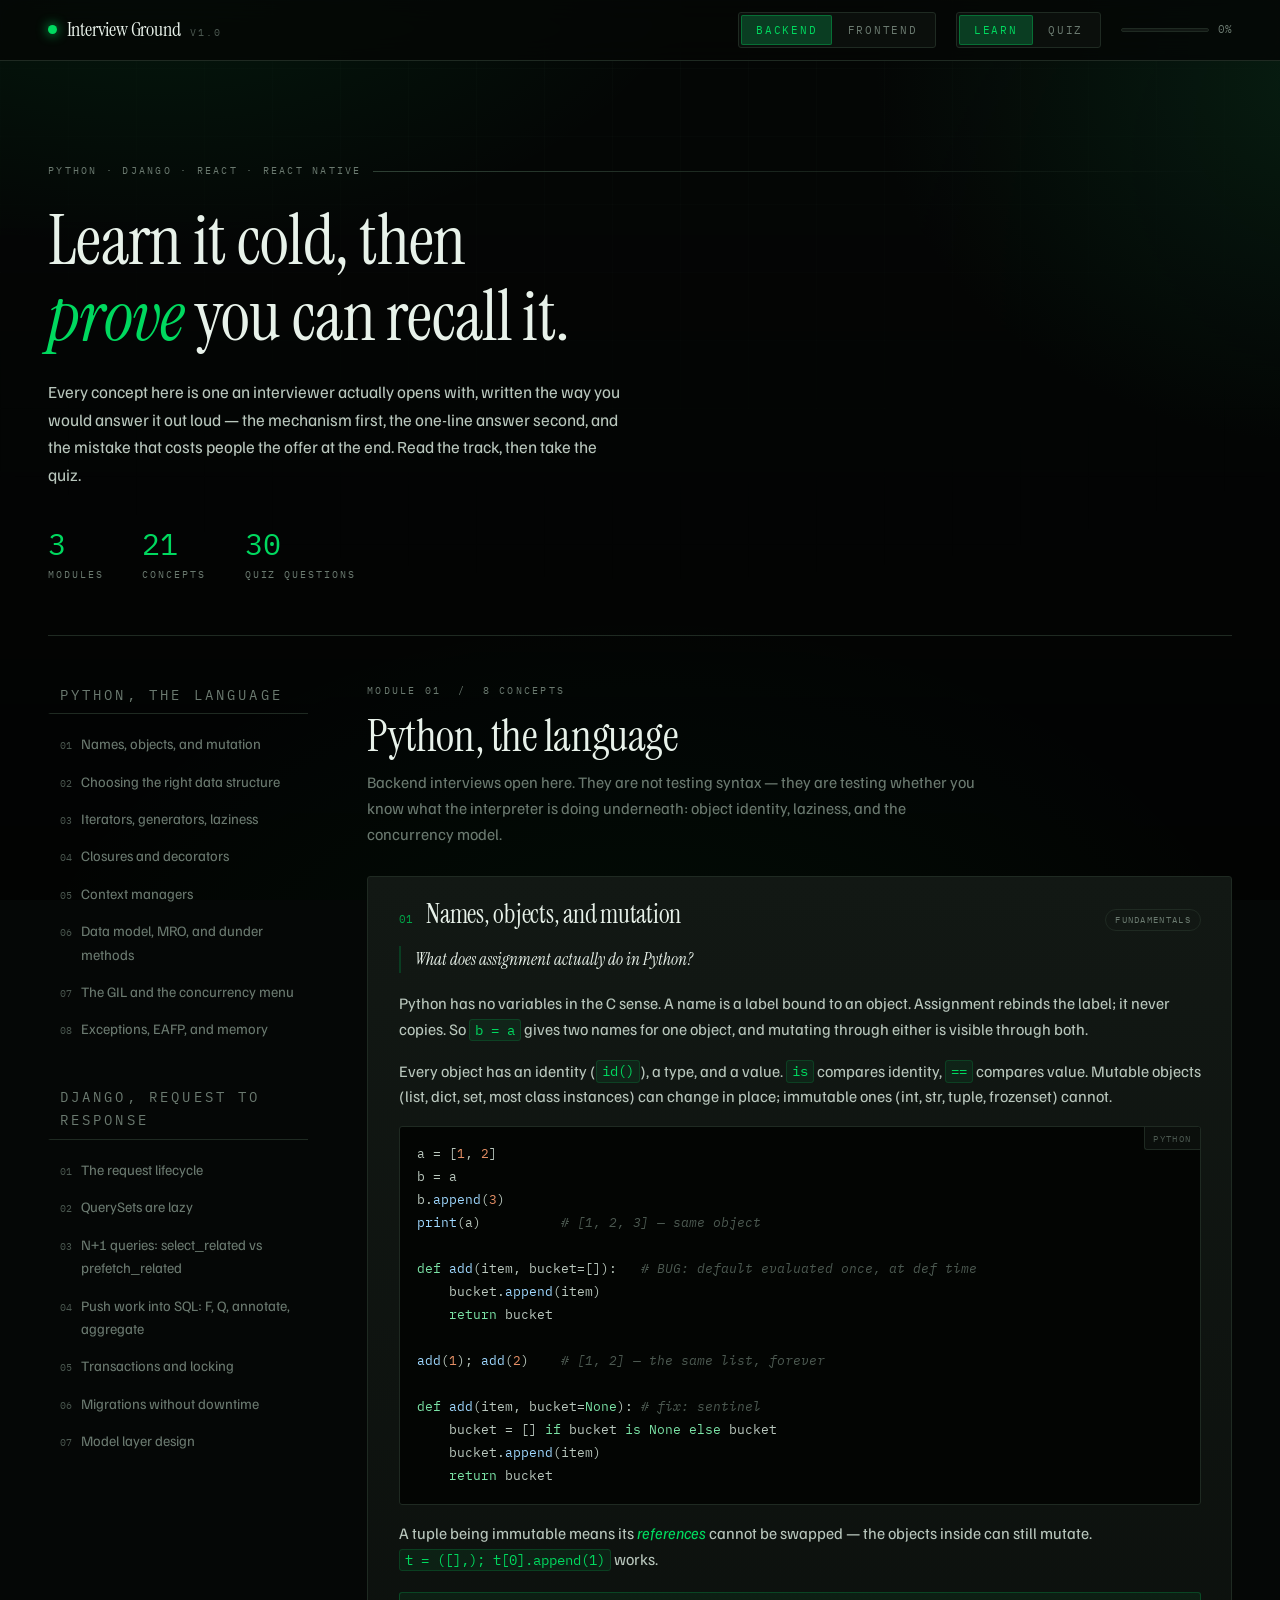
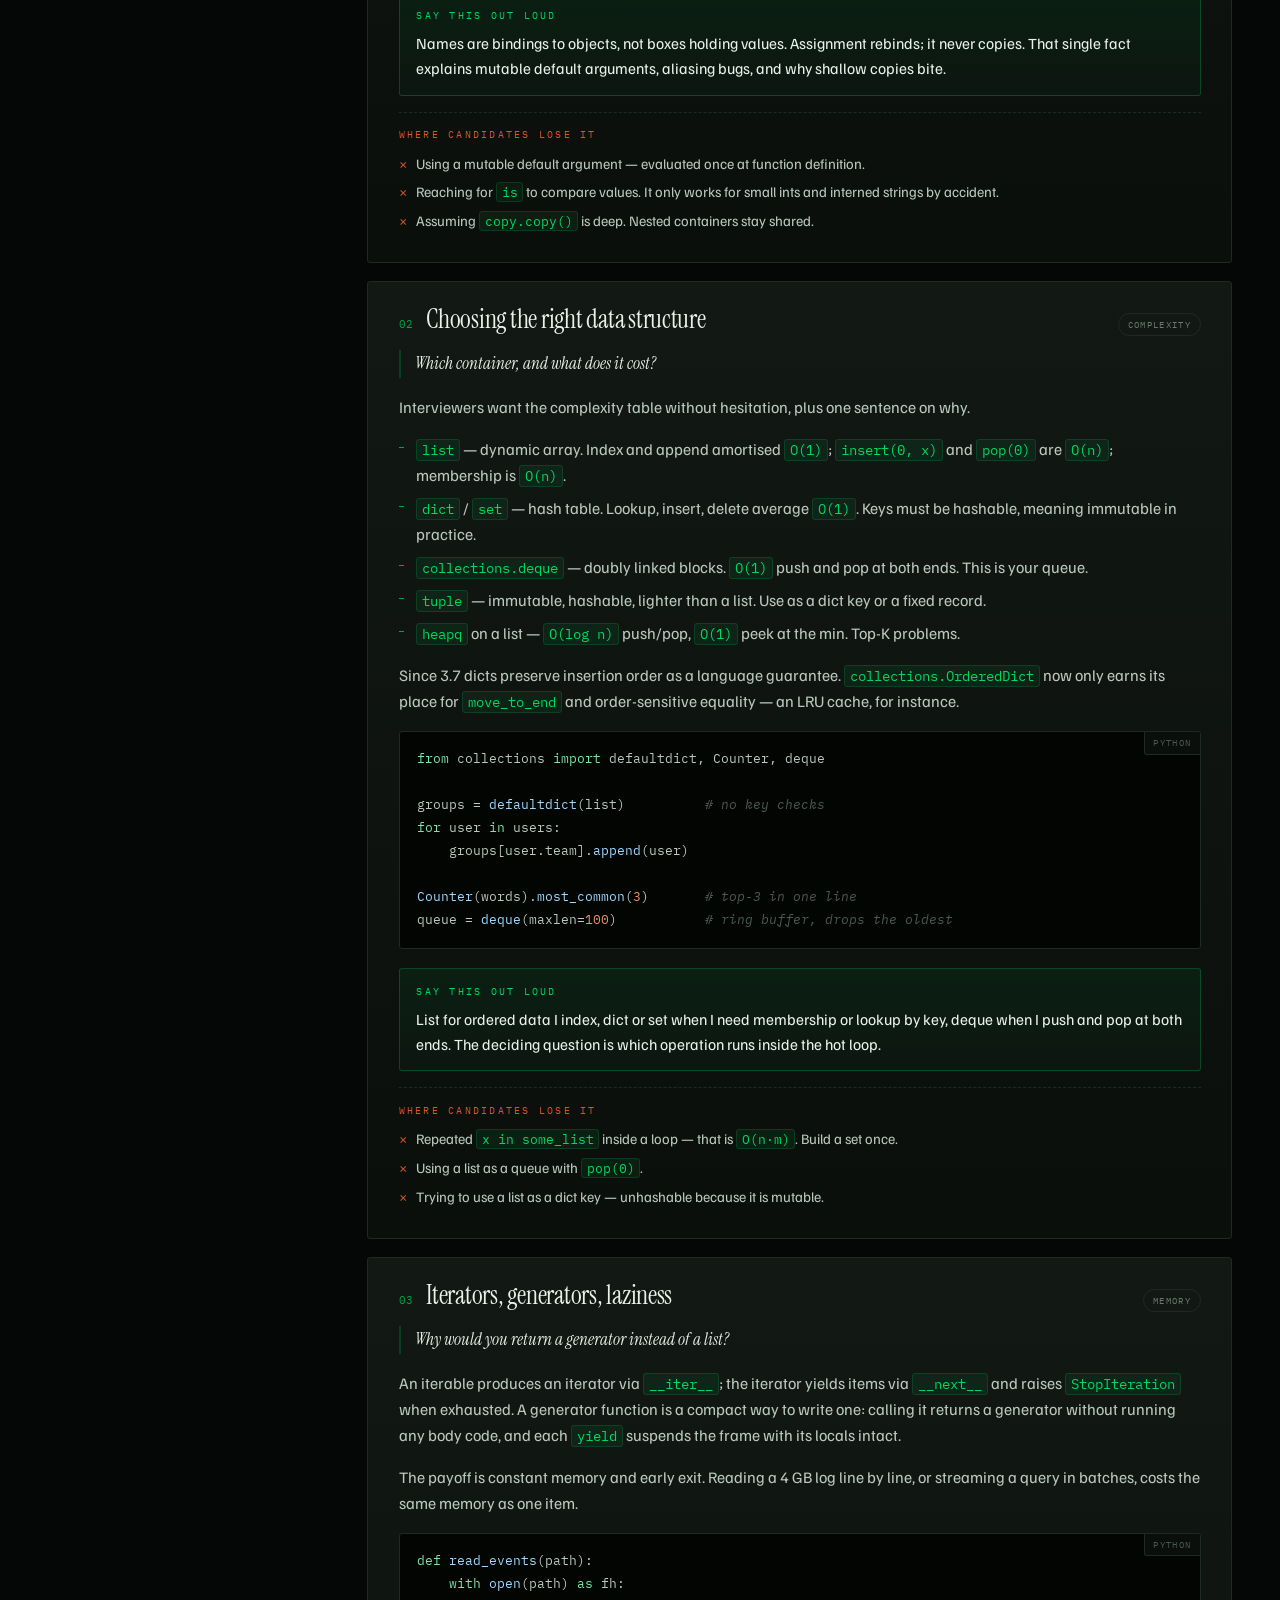
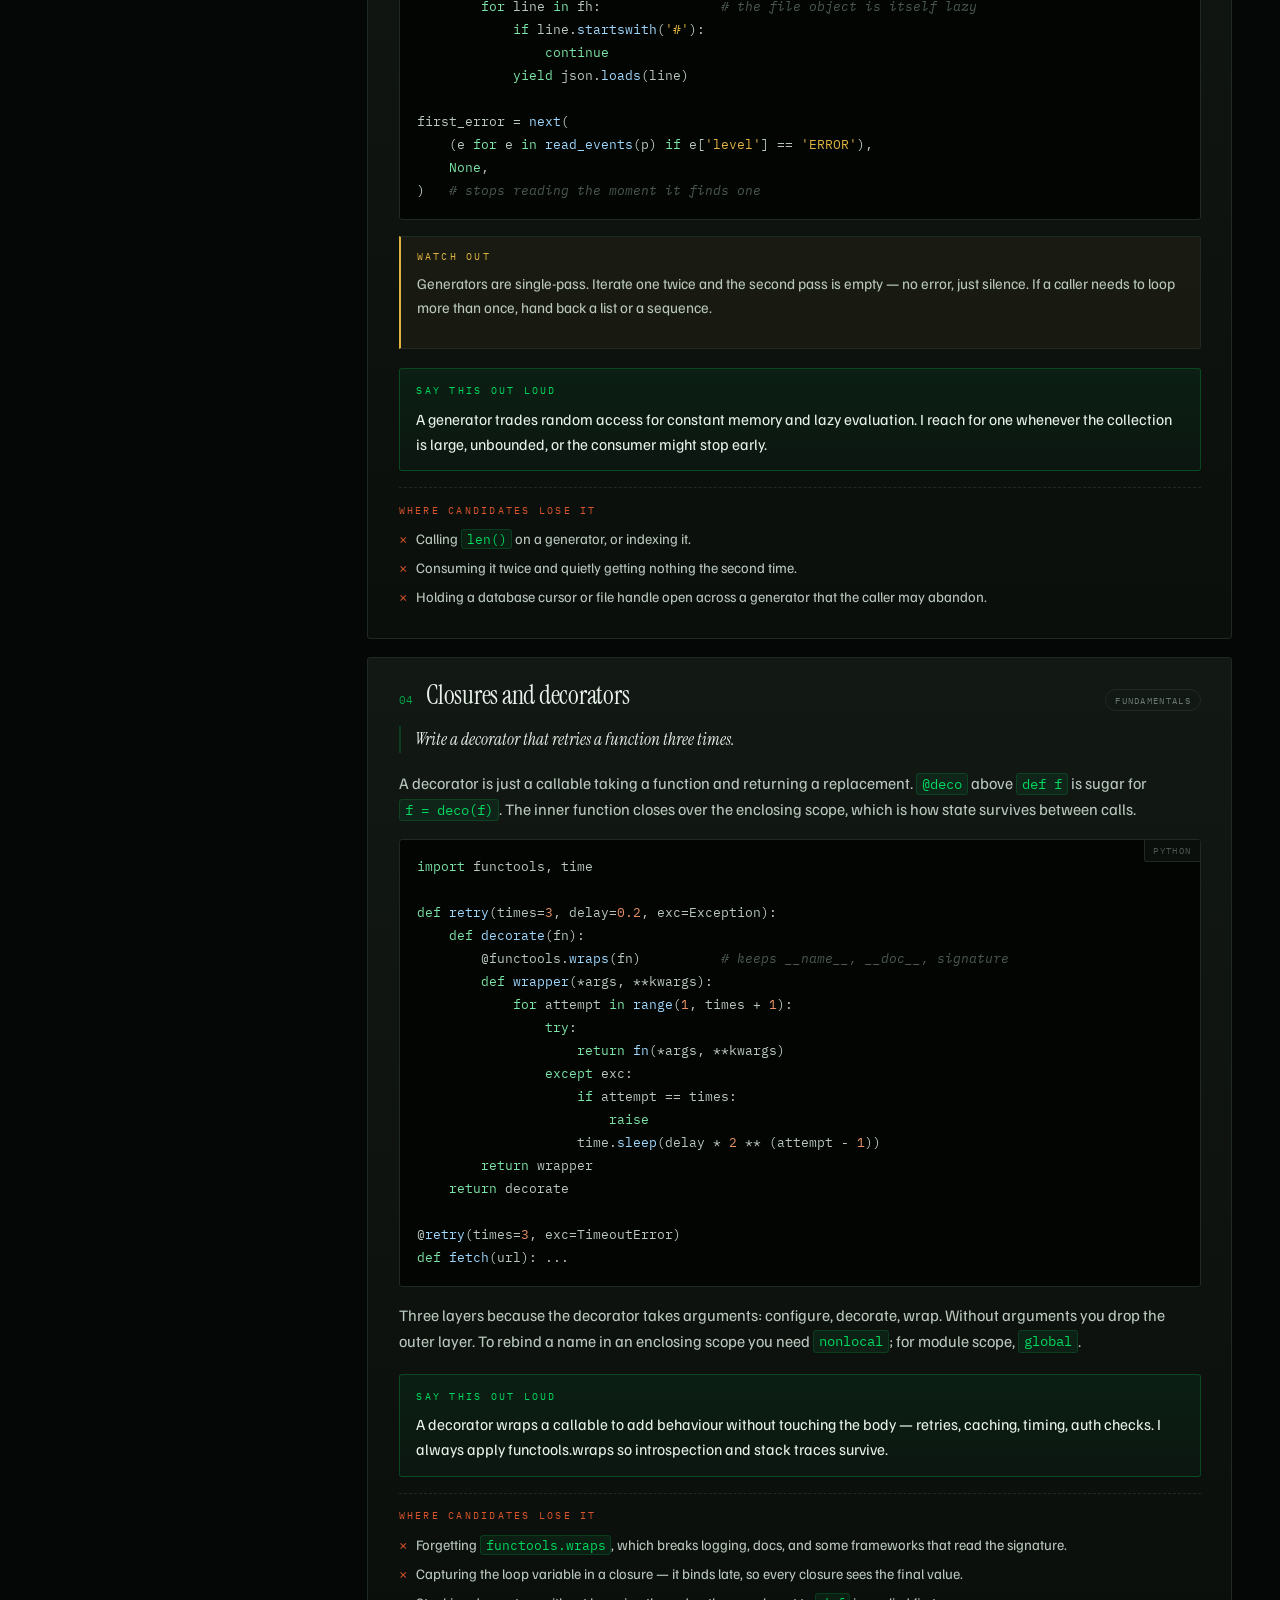
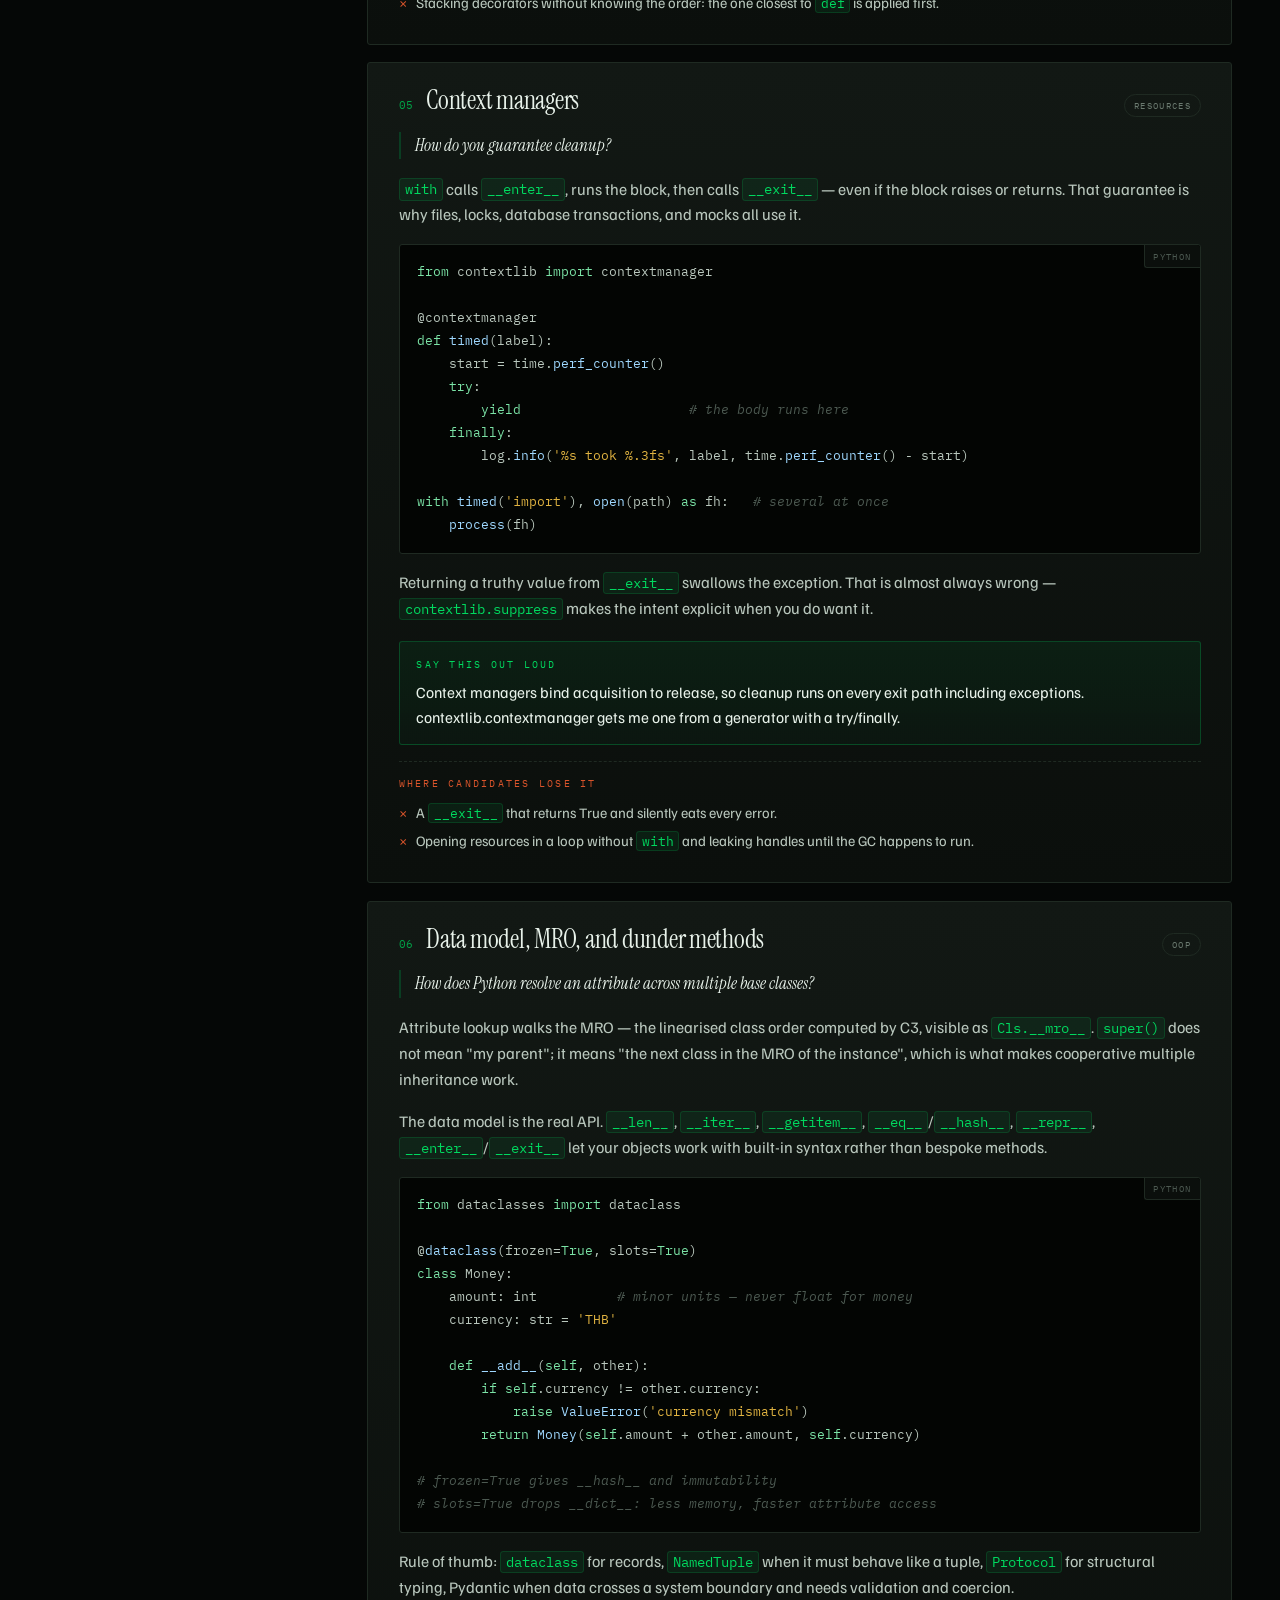
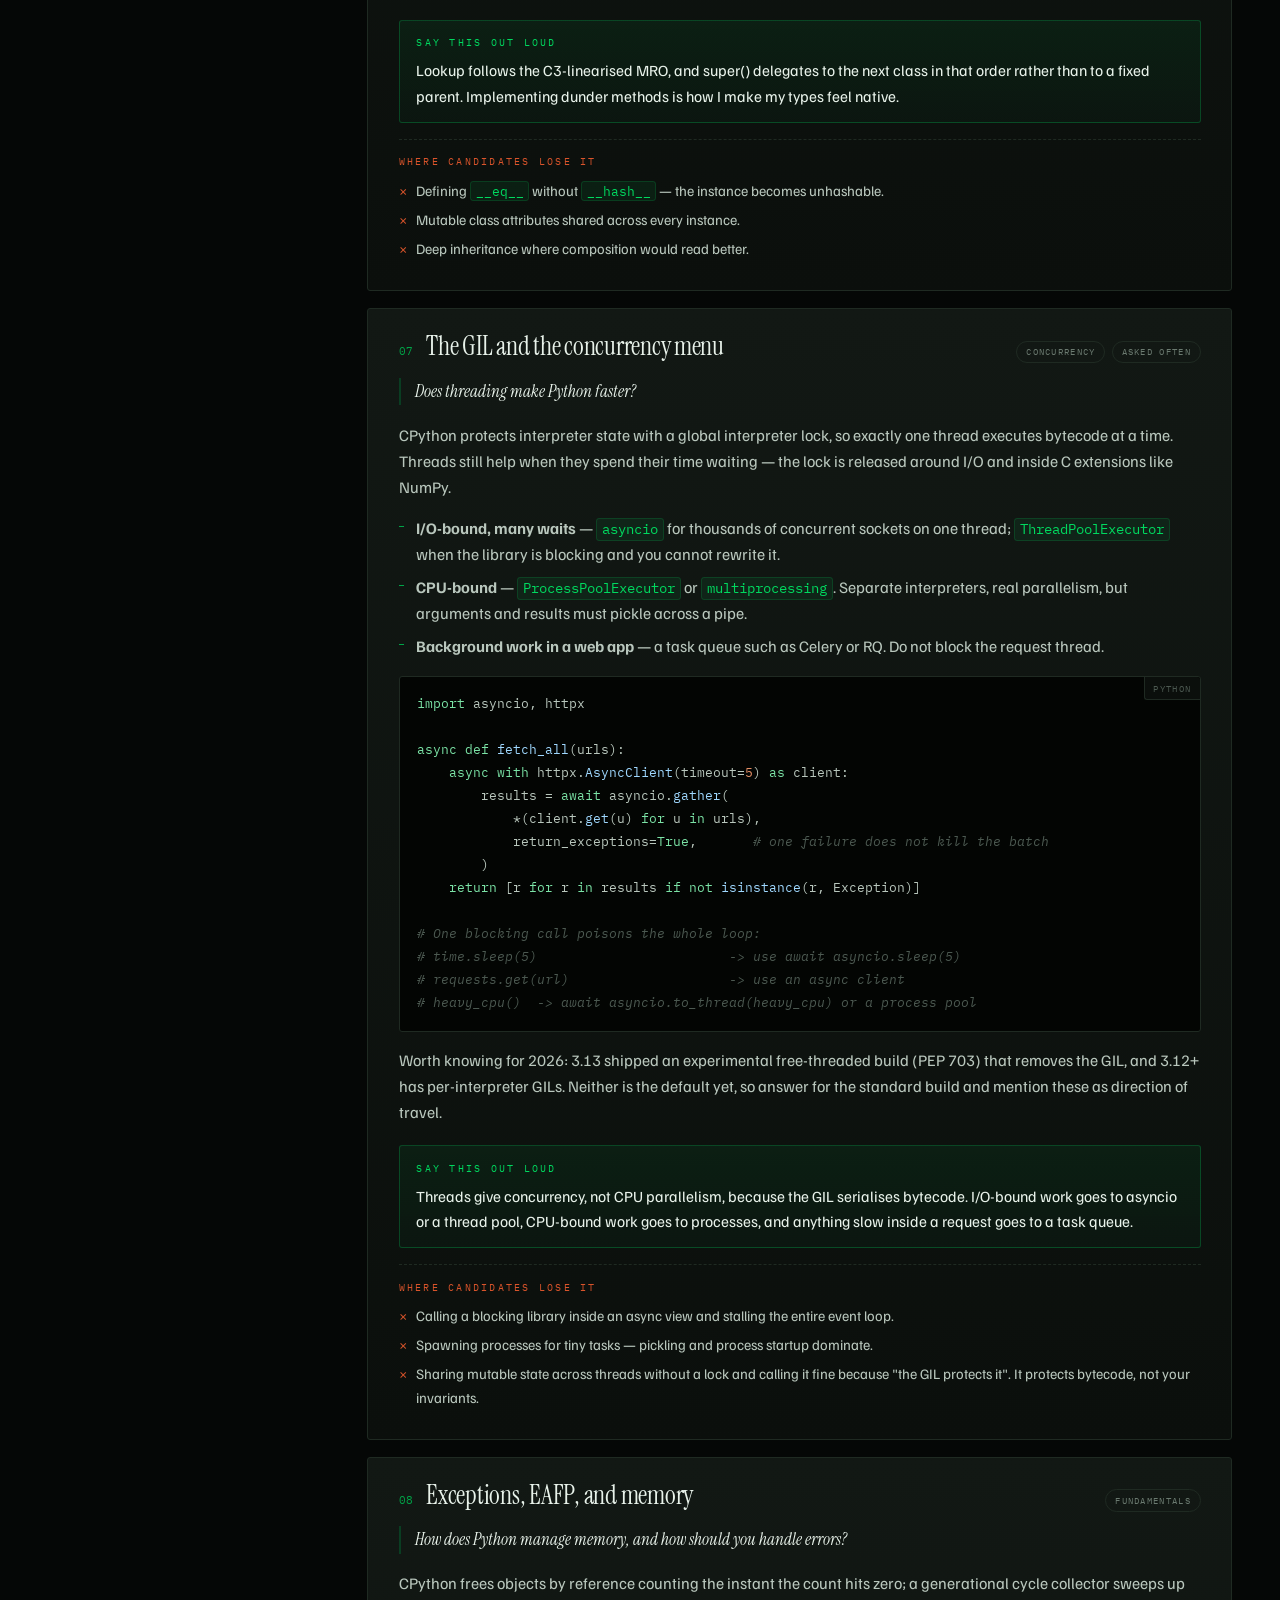
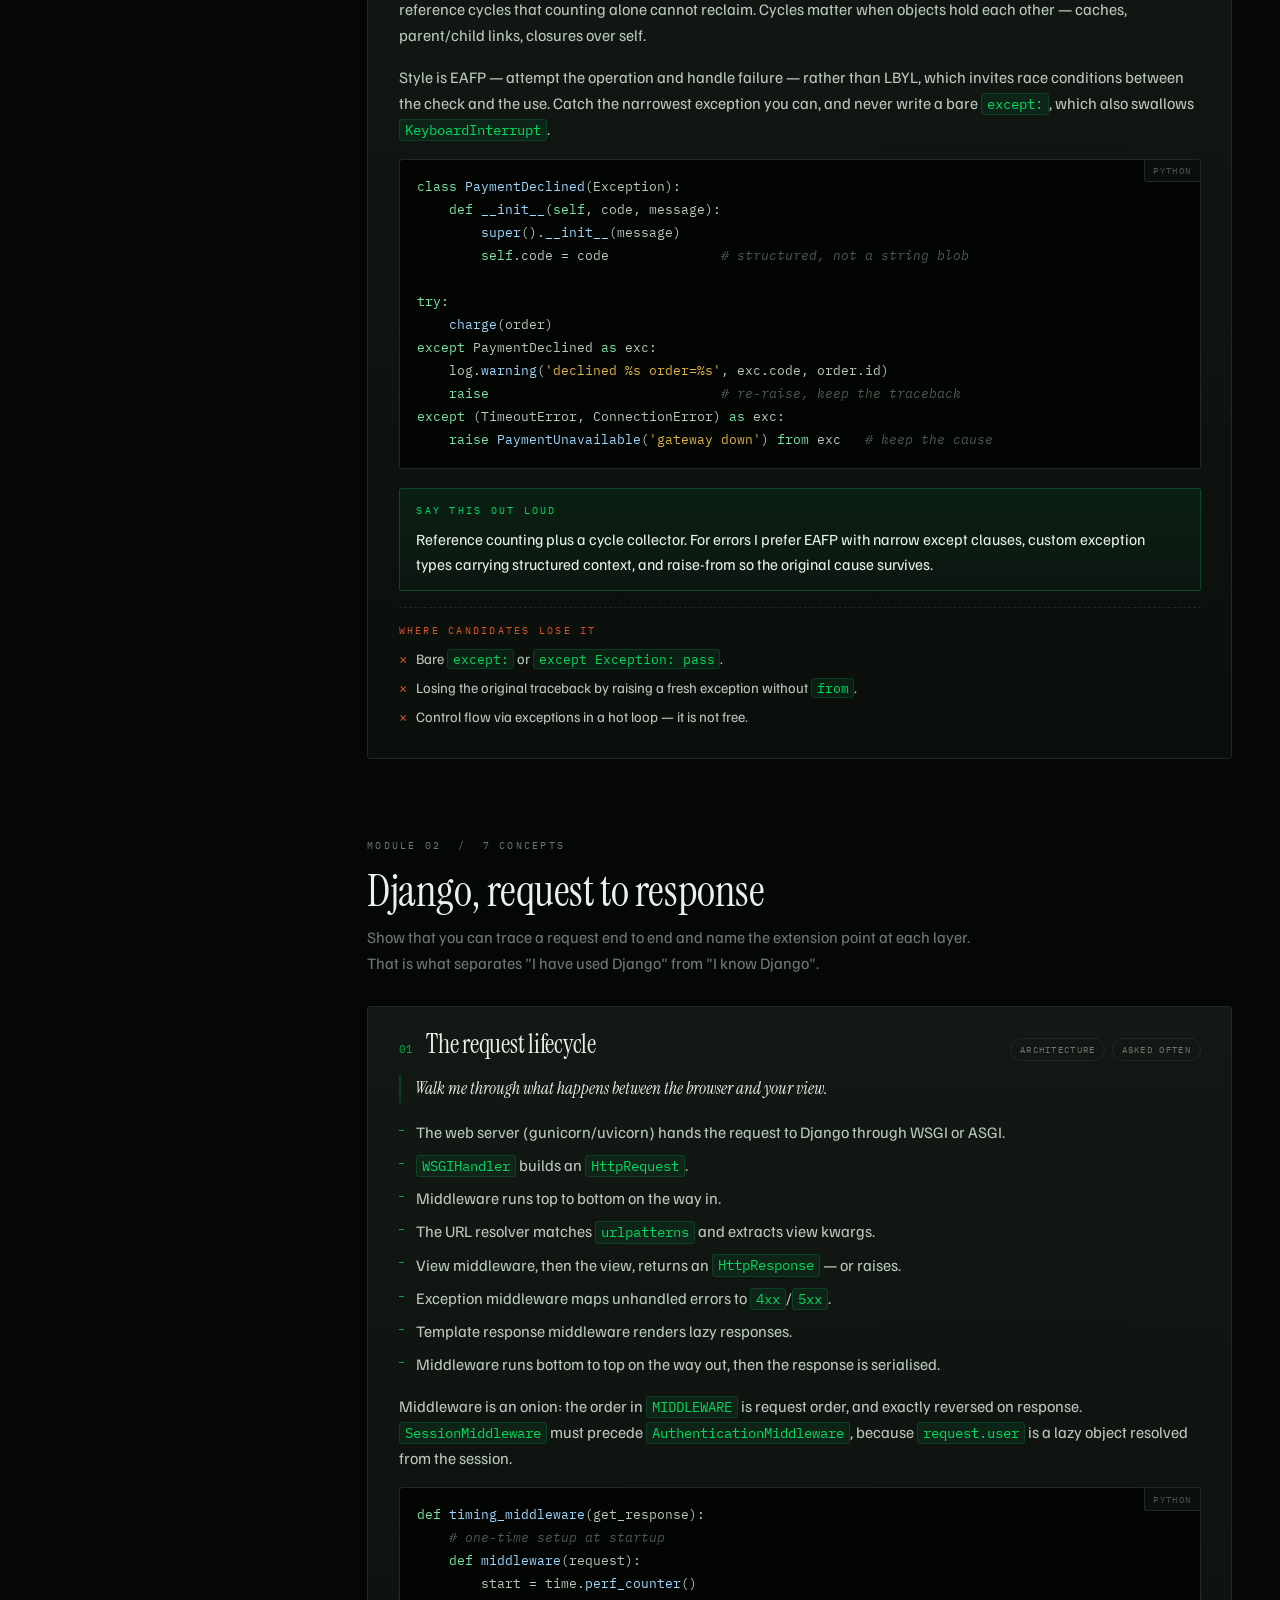
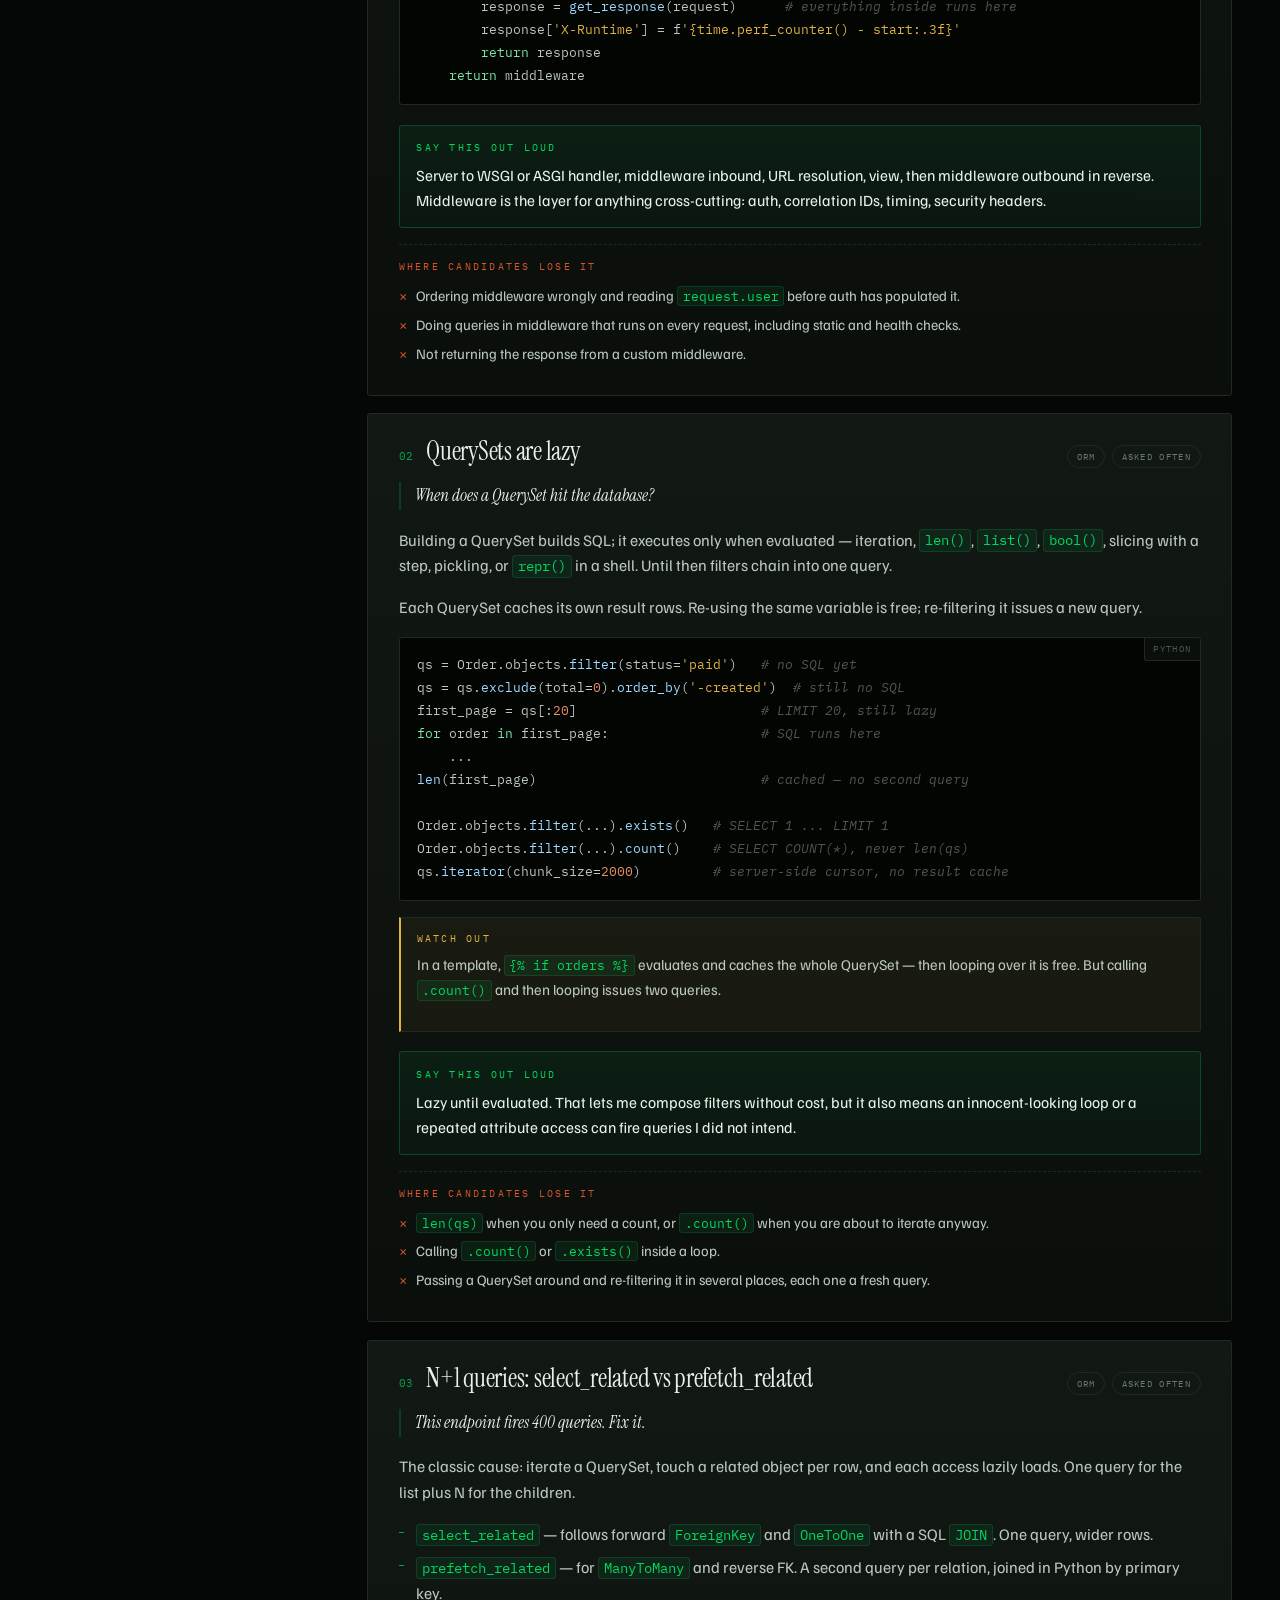
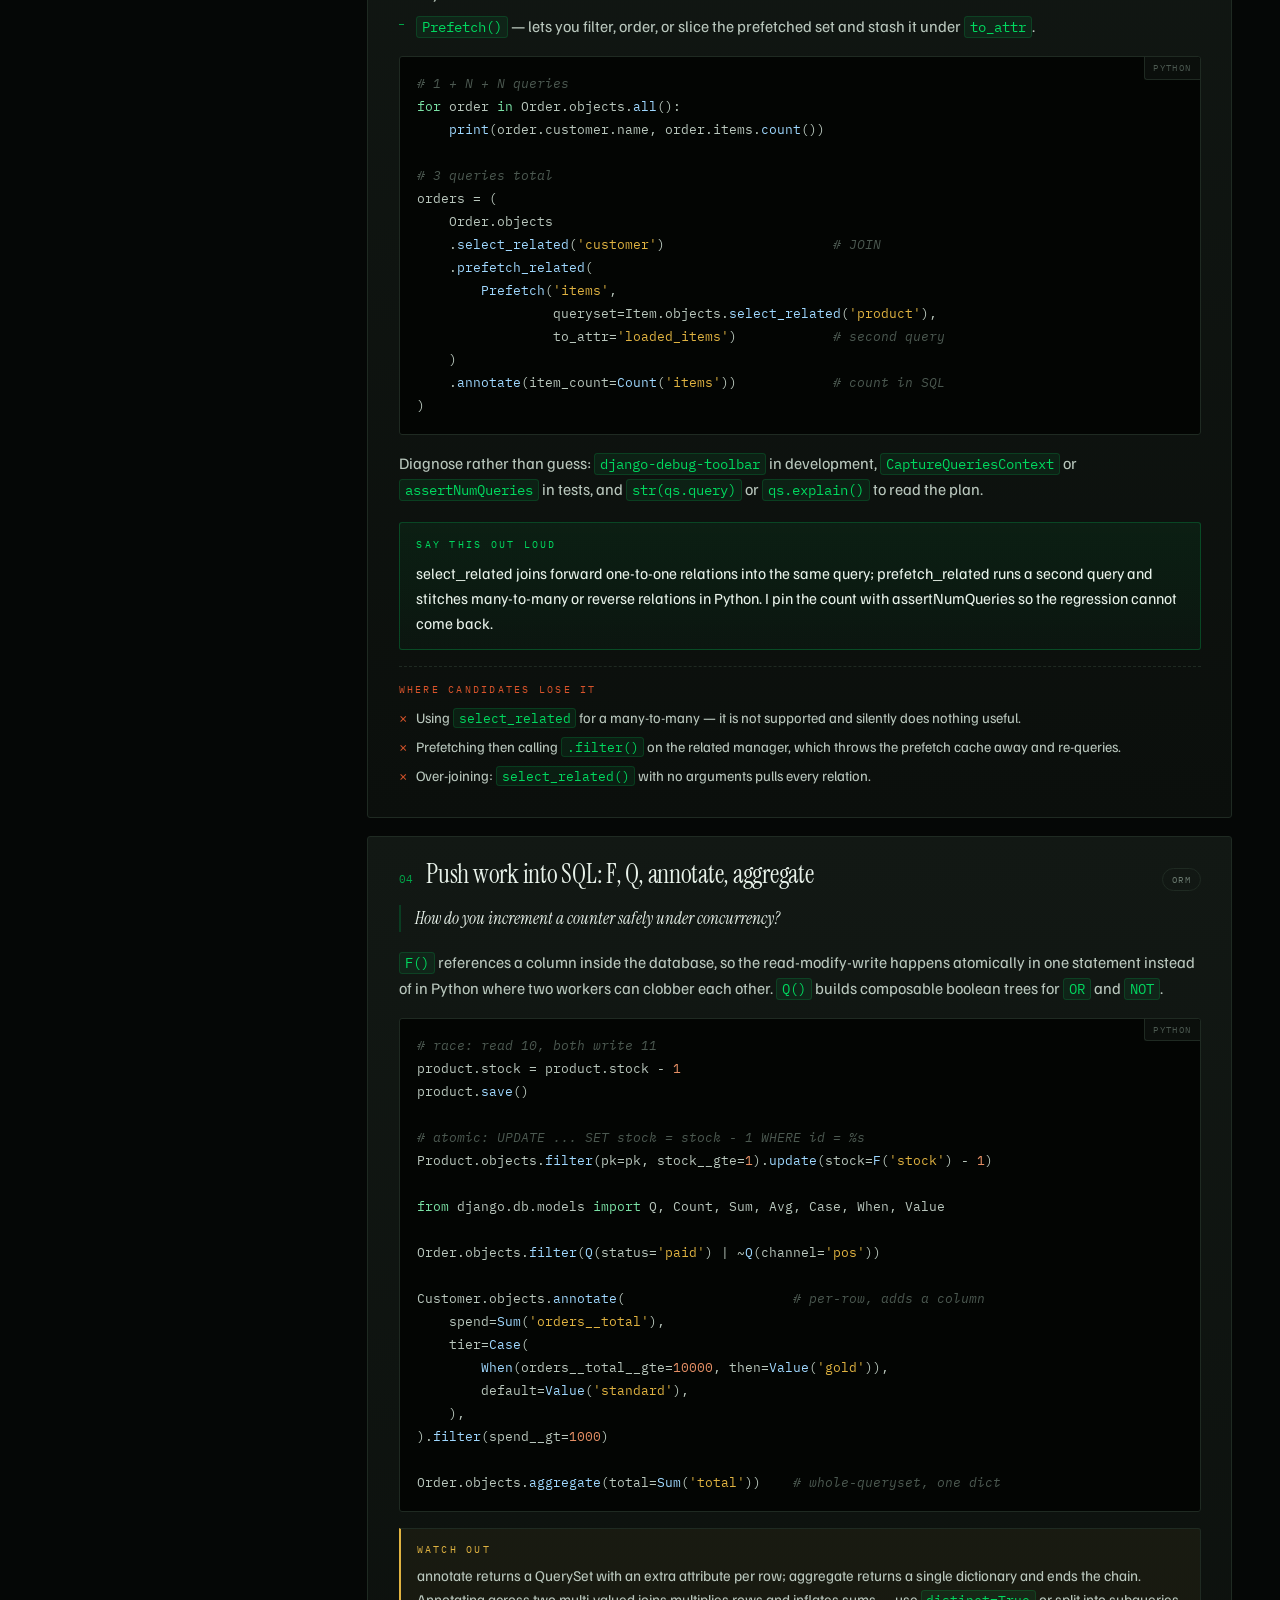
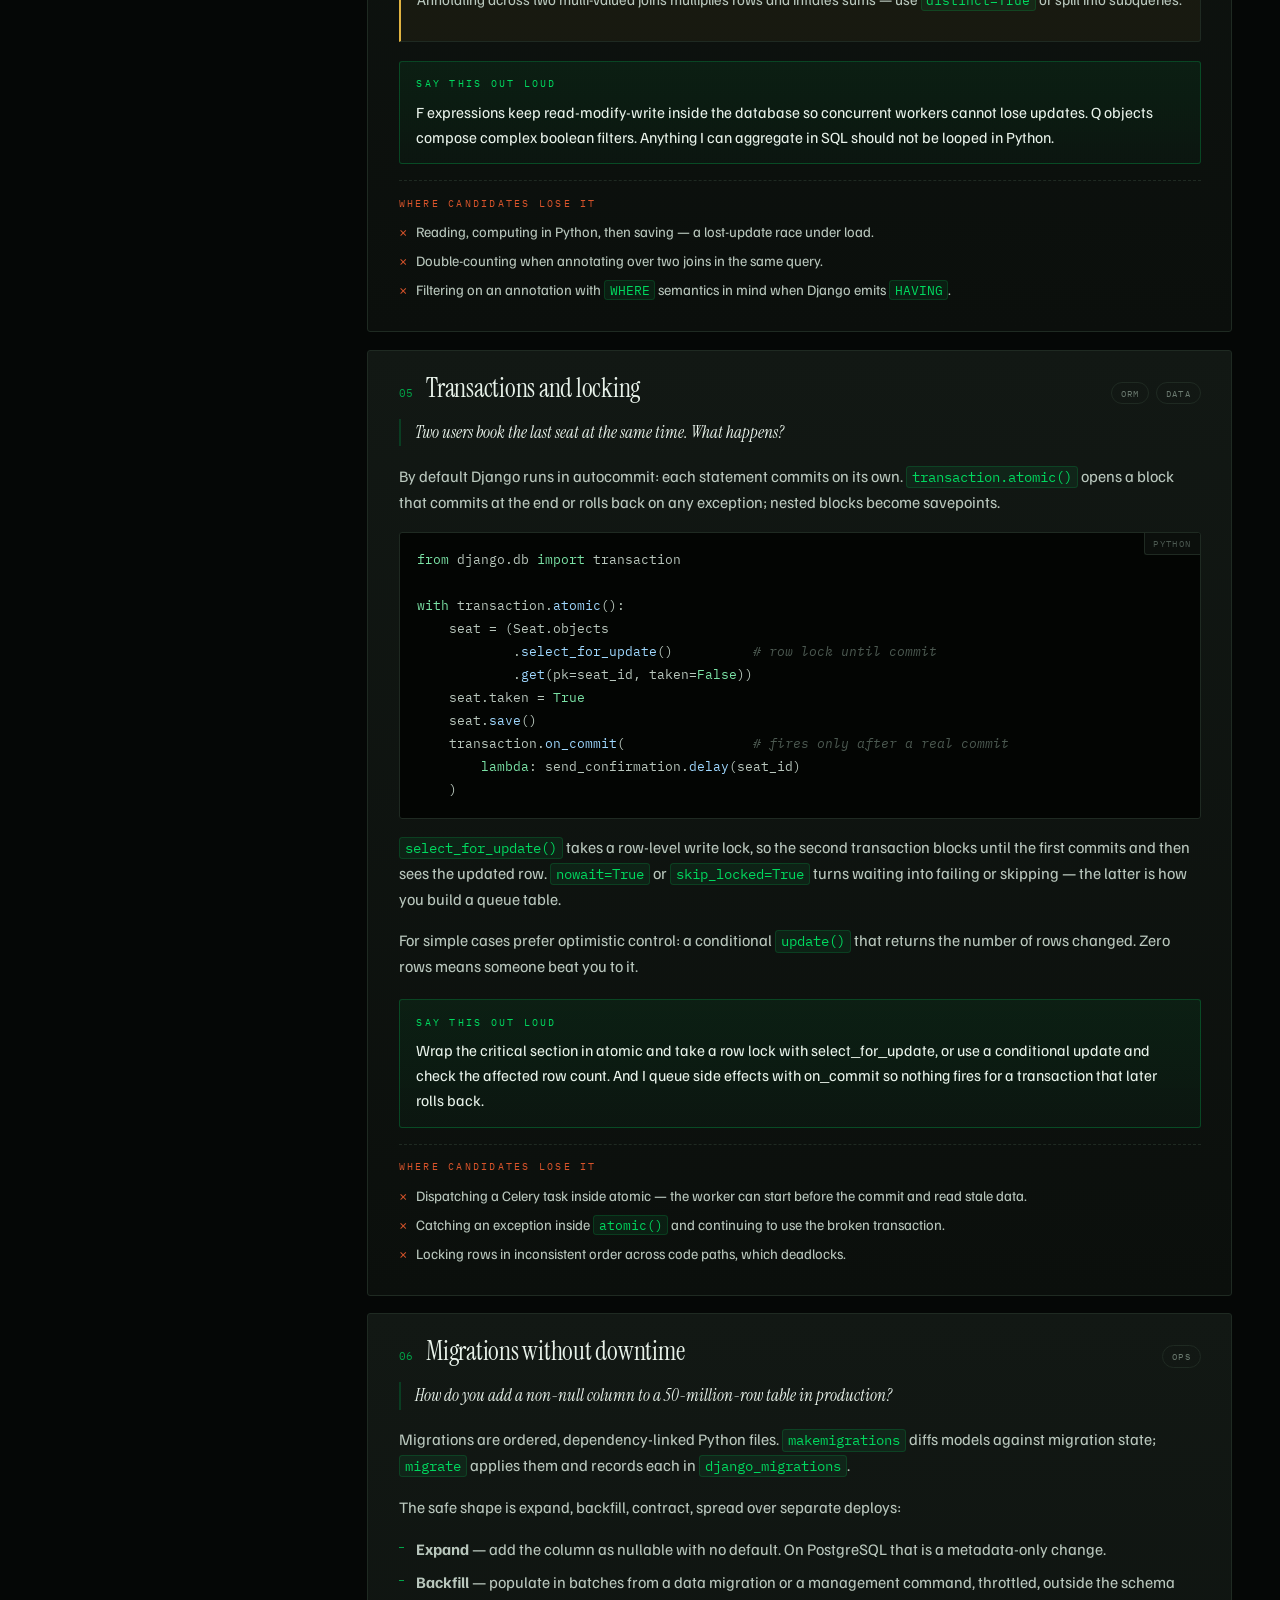
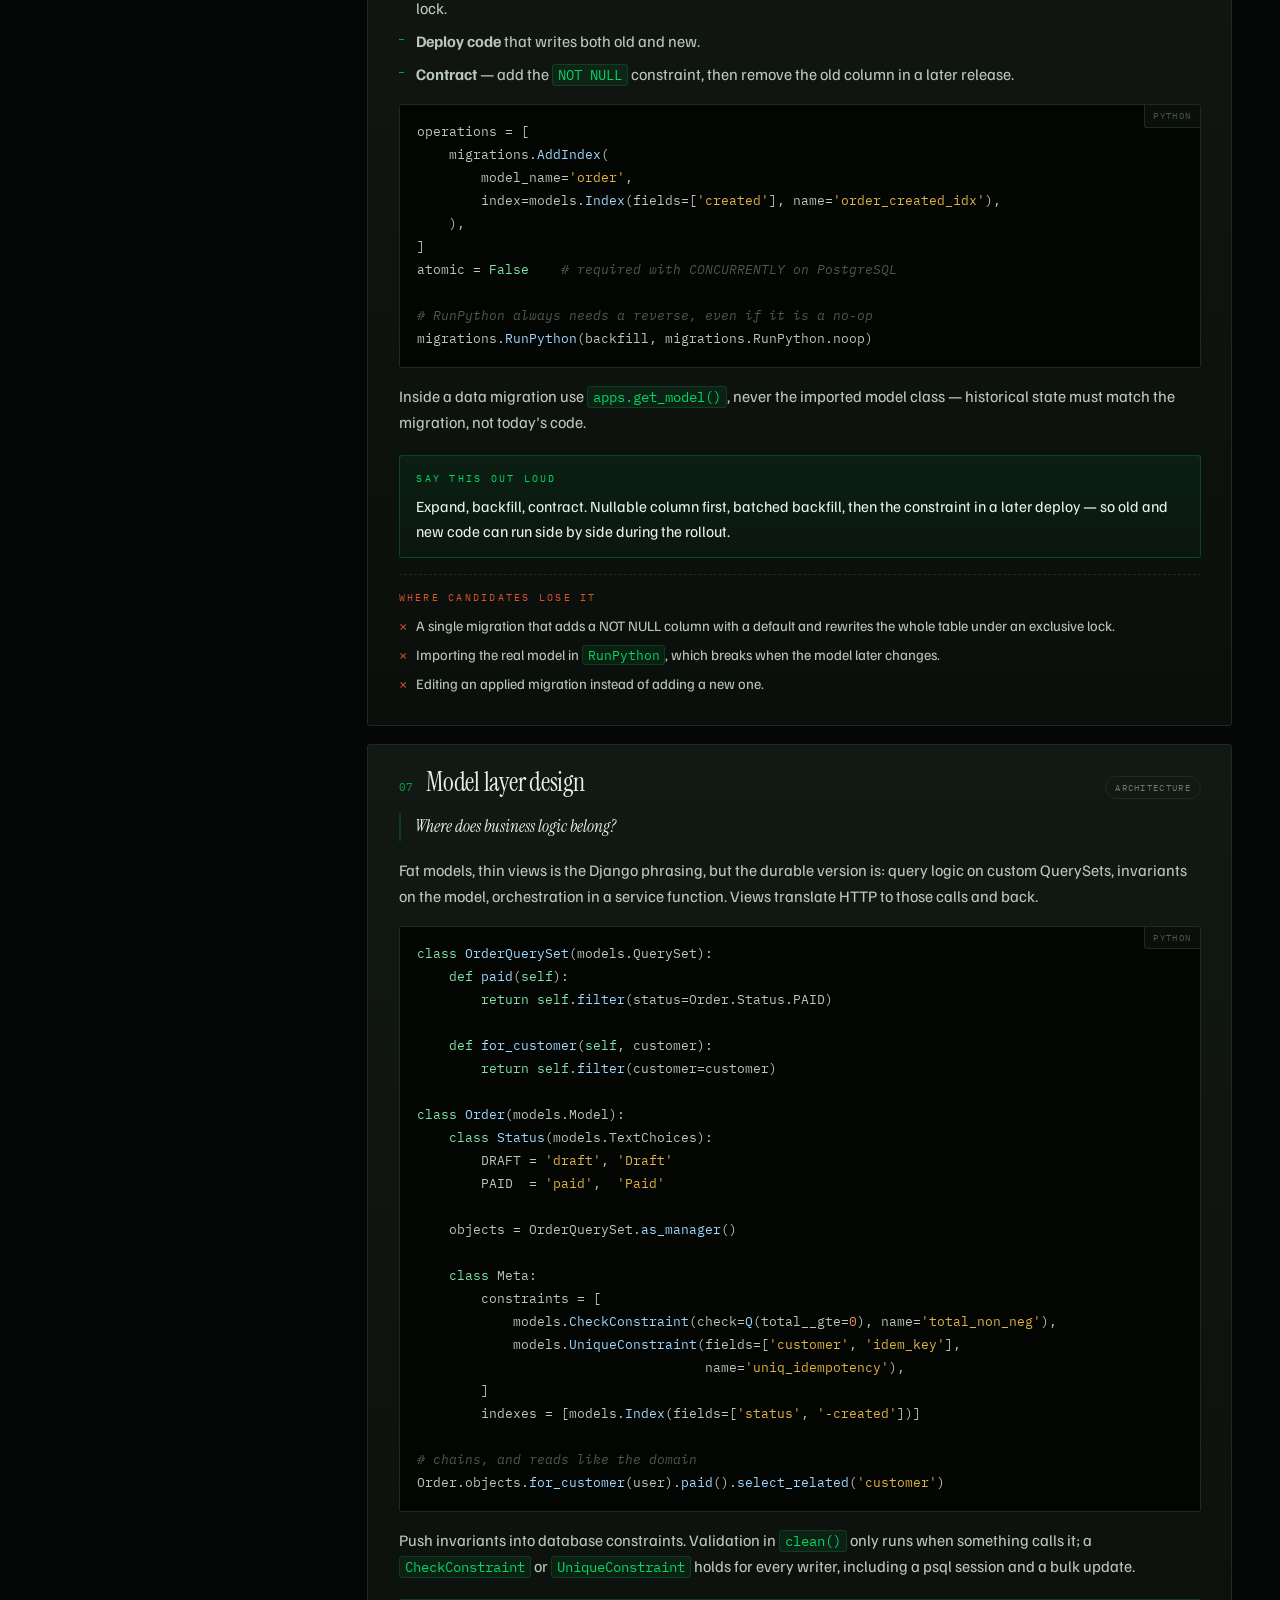
==== index.html @ a8ea6891 "feat: interview prep site for Django and React tracks Static, dependency-free page with two modes:  " ====
<!doctype html>
<html lang="en">
<head>
<meta charset="utf-8">
<meta name="viewport" content="width=device-width, initial-scale=1">
<title>Interview Ground — Django &amp; React prep</title>
<meta name="description" content="Core concepts and a scored question bank for Python/Django backend and React/React Native frontend interviews.">
<meta name="color-scheme" content="dark">

<link rel="preconnect" href="https://fonts.googleapis.com">
<link rel="preconnect" href="https://fonts.gstatic.com" crossorigin>
<link href="https://fonts.googleapis.com/css2?family=Instrument+Serif:ital@0;1&family=Familjen+Grotesk:ital,wght@0,400..700;1,400..700&family=IBM+Plex+Mono:wght@400;500&display=swap" rel="stylesheet">

<link rel="stylesheet" href="assets/theme.css">
<link rel="stylesheet" href="assets/app.css">
<link rel="icon" href="data:image/svg+xml,<svg xmlns='http://www.w3.org/2000/svg' viewBox='0 0 32 32'><rect width='32' height='32' fill='%23050706'/><circle cx='16' cy='16' r='6' fill='%2300D95F'/></svg>">
</head>
<body>

<header class="masthead">
  <div class="masthead__in">
    <a class="brand" href="#top">
      <span class="brand__dot"></span>
      <span class="brand__name">Interview Ground</span>
      <span class="brand__meta">v1.0</span>
    </a>

    <div class="seg" id="track-switch" role="tablist" aria-label="Track">
      <button role="tab" data-value="backend" aria-selected="true">Backend</button>
      <button role="tab" data-value="frontend" aria-selected="false">Frontend</button>
    </div>

    <div class="seg" id="mode-switch" role="tablist" aria-label="Mode">
      <button role="tab" data-value="learn" aria-selected="true">Learn</button>
      <button role="tab" data-value="quiz" aria-selected="false">Quiz</button>
    </div>

    <div class="meter" id="meter">
      <span class="meter__bar"><span class="meter__fill" id="meter-fill"></span></span>
      <span class="num" id="meter-num">0%</span>
    </div>
  </div>
</header>

<main class="shell" id="top">

  <section class="hero">
    <div class="hero__kicker"><span class="lbl">Python · Django · React · React Native</span></div>
    <h1>Learn it cold, then <em>prove</em> you can recall it.</h1>
    <p class="hero__sub">
      Every concept here is one an interviewer actually opens with, written the way you would
      answer it out loud — the mechanism first, the one-line answer second, and the mistake
      that costs people the offer at the end. Read the track, then take the quiz.
    </p>

    <div class="stats">
      <div class="stat">
        <span class="stat__n num" id="stat-modules">0</span>
        <span class="stat__l">Modules</span>
      </div>
      <div class="stat">
        <span class="stat__n num" id="stat-concepts">0</span>
        <span class="stat__l">Concepts</span>
      </div>
      <div class="stat">
        <span class="stat__n num" id="stat-questions">0</span>
        <span class="stat__l">Quiz questions</span>
      </div>
    </div>
  </section>

  <section id="view-learn">
    <div class="learn">
      <nav class="rail" id="rail" aria-label="Concepts"></nav>
      <div id="modules"></div>
    </div>
  </section>

  <section id="view-quiz" class="quiz" hidden>
    <div id="quiz-root"></div>
  </section>

  <footer class="foot">
    <span>&copy; 2026 Nuttakit Kundum</span>
    <span>Built for the interview, not the exam</span>
  </footer>

</main>

<script>window.PREP = { modules: [], quiz: [] };</script>
<script src="data/python.js"></script>
<script src="data/django-core.js"></script>
<script src="data/django-api.js"></script>
<script src="data/react.js"></script>
<script src="data/react-patterns.js"></script>
<script src="data/react-native.js"></script>
<script src="data/quiz-backend.js"></script>
<script src="data/quiz-frontend.js"></script>
<script src="js/highlight.js"></script>
<script src="js/learn.js"></script>
<script src="js/quiz.js"></script>
<script src="js/app.js"></script>
</body>
</html>
---- assets/theme.css ----
/* ============================================================
   theme.css — ground, tokens, typography, atmosphere
   Aesthetic: phosphor lab notebook. Near-black ground, etched
   grid, editorial serif headings against monospace telemetry.
   ============================================================ */

:root {
  /* ground */
  --ink:      #050706;
  --ink-2:    #0B0F0C;
  --ink-3:    #121814;
  --ink-4:    #18201A;
  --edge:     #1F2A22;
  --edge-lit: #2E4034;

  /* signal */
  --signal:   #00D95F;
  --signal-d: #00A548;
  --moss:     #0A3D22;
  --amber:    #E0B341;
  --rust:     #D9542B;

  /* type */
  --pale:     #E8F2EA;
  --pale-2:   #B9C7BD;
  --ash:      #6B7A70;
  --ash-2:    #4C5951;

  /* families */
  --serif: "Instrument Serif", "Iowan Old Style", Georgia, serif;
  --sans:  "Familjen Grotesk", "Avenir Next", "Segoe UI", sans-serif;
  --mono:  "IBM Plex Mono", "SF Mono", Menlo, monospace;

  /* metrics */
  --rail: 268px;
  --gut: clamp(1.25rem, 4vw, 3rem);
  --r: 3px;
  --ease: cubic-bezier(0.22, 0.71, 0.28, 0.99);
}

* { box-sizing: border-box; }

html { scroll-behavior: smooth; }

body {
  margin: 0;
  background: var(--ink);
  color: var(--pale-2);
  font-family: var(--sans);
  font-size: 16px;
  line-height: 1.62;
  -webkit-font-smoothing: antialiased;
  overflow-x: hidden;
}

/* --- atmosphere: grid etch + corner glows + grain ------------- */

body::before {
  content: "";
  position: fixed;
  inset: 0;
  pointer-events: none;
  z-index: 0;
  background:
    radial-gradient(900px 520px at 12% -8%, rgba(0, 217, 95, 0.10), transparent 62%),
    radial-gradient(760px 620px at 104% 8%, rgba(10, 61, 34, 0.42), transparent 60%),
    radial-gradient(1000px 700px at 50% 118%, rgba(0, 217, 95, 0.05), transparent 65%),
    linear-gradient(180deg, transparent 0%, rgba(0, 0, 0, 0.55) 100%);
}

body::after {
  content: "";
  position: fixed;
  inset: 0;
  pointer-events: none;
  z-index: 0;
  opacity: 0.5;
  background-image:
    linear-gradient(rgba(46, 64, 52, 0.16) 1px, transparent 1px),
    linear-gradient(90deg, rgba(46, 64, 52, 0.16) 1px, transparent 1px);
  background-size: 68px 68px;
  mask-image: radial-gradient(120% 90% at 50% 0%, #000 8%, transparent 74%);
  -webkit-mask-image: radial-gradient(120% 90% at 50% 0%, #000 8%, transparent 74%);
}

/* --- typography ---------------------------------------------- */

h1, h2, h3, h4 {
  font-family: var(--serif);
  font-weight: 400;
  color: var(--pale);
  letter-spacing: -0.01em;
  line-height: 1.08;
  margin: 0;
}

h1 { font-size: clamp(2.6rem, 6vw, 4.4rem); text-wrap: balance; }
h2 { font-size: clamp(1.9rem, 3.6vw, 2.75rem); }
h3 { font-size: clamp(1.3rem, 2.2vw, 1.6rem); }

em { font-style: italic; color: var(--signal); }

p { margin: 0 0 1rem; }

a { color: var(--signal); text-decoration-color: rgba(0, 217, 95, 0.35); }

code, kbd, .mono, .num {
  font-family: var(--mono);
  font-variant-ligatures: none;
}

/* inline code */
:not(pre) > code {
  font-size: 0.87em;
  color: var(--signal);
  background: rgba(0, 217, 95, 0.07);
  border: 1px solid rgba(0, 217, 95, 0.16);
  border-radius: var(--r);
  padding: 0.08em 0.36em;
  white-space: nowrap;
}

/* micro label — the recurring mono eyebrow */
.lbl {
  font-family: var(--mono);
  font-size: 0.64rem;
  letter-spacing: 0.22em;
  text-transform: uppercase;
  color: var(--ash);
}

.rule {
  height: 1px;
  border: 0;
  background: linear-gradient(90deg, var(--edge-lit), transparent 72%);
  margin: 0;
}

/* --- focus + selection --------------------------------------- */

:focus-visible {
  outline: 2px solid var(--signal);
  outline-offset: 2px;
}

::selection {
  background: var(--moss);
  color: var(--pale);
}

/* --- scrollbars ---------------------------------------------- */

* {
  scrollbar-width: thin;
  scrollbar-color: var(--edge-lit) transparent;
}

*::-webkit-scrollbar { width: 9px; height: 9px; }
*::-webkit-scrollbar-track { background: transparent; }
*::-webkit-scrollbar-thumb {
  background: var(--edge-lit);
  border-radius: 99px;
}
*::-webkit-scrollbar-thumb:hover { background: var(--moss); }

/* --- entrance motion ----------------------------------------- */

@keyframes rise {
  from { opacity: 0; transform: translateY(14px); }
  to   { opacity: 1; transform: none; }
}

@keyframes glow {
  0%, 100% { opacity: 0.55; }
  50%      { opacity: 1; }
}

.rise {
  opacity: 0;
  animation: rise 0.66s var(--ease) forwards;
}

@media (prefers-reduced-motion: reduce) {
  html { scroll-behavior: auto; }
  *, *::before, *::after {
    animation-duration: 0.001ms !important;
    transition-duration: 0.001ms !important;
  }
  .rise { opacity: 1; }
}
---- assets/app.css ----
/* ============================================================
   app.css — layout + components
   ============================================================ */

.shell {
  position: relative;
  z-index: 1;
  max-width: 1400px;
  margin: 0 auto;
  padding: 0 var(--gut);
}

/* ============================================================
   MASTHEAD
   ============================================================ */

.masthead {
  position: sticky;
  top: 0;
  z-index: 40;
  background: rgba(5, 7, 6, 0.82);
  backdrop-filter: blur(14px) saturate(1.2);
  -webkit-backdrop-filter: blur(14px) saturate(1.2);
  border-bottom: 1px solid var(--edge);
}

.masthead__in {
  max-width: 1400px;
  margin: 0 auto;
  padding: 0.75rem var(--gut);
  display: flex;
  align-items: center;
  gap: 1.25rem;
  flex-wrap: wrap;
}

.brand {
  display: flex;
  align-items: baseline;
  gap: 0.6rem;
  margin-right: auto;
  text-decoration: none;
}

.brand__dot {
  width: 9px;
  height: 9px;
  border-radius: 50%;
  background: var(--signal);
  box-shadow: 0 0 12px var(--signal);
  animation: glow 2.8s ease-in-out infinite;
  align-self: center;
}

.brand__name {
  font-family: var(--serif);
  font-size: 1.22rem;
  color: var(--pale);
  letter-spacing: -0.01em;
}

.brand__meta {
  font-family: var(--mono);
  font-size: 0.6rem;
  letter-spacing: 0.2em;
  text-transform: uppercase;
  color: var(--ash-2);
}

/* segmented control */
.seg {
  display: inline-flex;
  border: 1px solid var(--edge);
  border-radius: var(--r);
  background: var(--ink-2);
  padding: 2px;
}

.seg button {
  appearance: none;
  border: 0;
  background: transparent;
  color: var(--ash);
  font-family: var(--mono);
  font-size: 0.68rem;
  letter-spacing: 0.16em;
  text-transform: uppercase;
  padding: 0.5rem 0.95rem;
  border-radius: 2px;
  cursor: pointer;
  transition: color 0.2s var(--ease), background 0.2s var(--ease);
  white-space: nowrap;
}

.seg button:hover { color: var(--pale-2); }

.seg button[aria-selected="true"] {
  background: var(--moss);
  color: var(--signal);
  box-shadow: inset 0 0 0 1px rgba(0, 217, 95, 0.32);
}

.meter {
  display: flex;
  align-items: center;
  gap: 0.55rem;
  font-family: var(--mono);
  font-size: 0.68rem;
  color: var(--ash);
}

.meter__bar {
  width: 88px;
  height: 4px;
  background: var(--ink-3);
  border: 1px solid var(--edge);
  border-radius: 99px;
  overflow: hidden;
}

.meter__fill {
  height: 100%;
  width: 0%;
  background: linear-gradient(90deg, var(--signal-d), var(--signal));
  box-shadow: 0 0 8px rgba(0, 217, 95, 0.6);
  transition: width 0.5s var(--ease);
}

/* ============================================================
   HERO
   ============================================================ */

.hero {
  padding: clamp(3rem, 8vw, 6.5rem) 0 clamp(2rem, 4vw, 3.5rem);
  border-bottom: 1px solid var(--edge);
}

.hero__kicker {
  display: flex;
  align-items: center;
  gap: 0.7rem;
  margin-bottom: 1.4rem;
}

.hero__kicker::after {
  content: "";
  flex: 1;
  height: 1px;
  background: linear-gradient(90deg, var(--edge-lit), transparent);
}

.hero h1 { max-width: 19ch; }

.hero__sub {
  max-width: 58ch;
  margin-top: 1.5rem;
  font-size: 1.06rem;
  color: var(--pale-2);
}

.stats {
  display: flex;
  flex-wrap: wrap;
  gap: 2.4rem;
  margin-top: 2.6rem;
}

.stat__n {
  font-family: var(--mono);
  font-size: 1.85rem;
  color: var(--signal);
  line-height: 1;
  display: block;
}

.stat__l {
  font-family: var(--mono);
  font-size: 0.62rem;
  letter-spacing: 0.2em;
  text-transform: uppercase;
  color: var(--ash);
  margin-top: 0.5rem;
  display: block;
}

/* quiz mode trims the hero down to the headline */
.is-quiz .hero { padding-bottom: 1.5rem; }
.is-quiz .hero__sub,
.is-quiz .stats { display: none; }

/* ============================================================
   LEARN LAYOUT
   ============================================================ */

.learn {
  display: grid;
  grid-template-columns: var(--rail) minmax(0, 1fr);
  gap: clamp(1.5rem, 4vw, 3.5rem);
  padding: 2.5rem 0 4rem;
  align-items: start;
}

.rail {
  position: sticky;
  min-width: 0;
  top: 82px;
  max-height: calc(100vh - 100px);
  overflow-y: auto;
  padding-right: 0.5rem;
}

.rail__group + .rail__group { margin-top: 1.9rem; }

.rail__head {
  display: block;
  padding-bottom: 0.6rem;
  border-bottom: 1px solid var(--edge);
  margin-bottom: 0.7rem;
}

.rail a {
  display: flex;
  align-items: baseline;
  gap: 0.6rem;
  padding: 0.44rem 0.6rem;
  border-left: 2px solid transparent;
  color: var(--ash);
  text-decoration: none;
  font-size: 0.9rem;
  transition: color 0.18s var(--ease), border-color 0.18s var(--ease), background 0.18s var(--ease);
}

.rail a:hover {
  color: var(--pale);
  background: var(--ink-2);
}

.rail a.is-active {
  color: var(--signal);
  border-left-color: var(--signal);
  background: rgba(0, 217, 95, 0.05);
}

.rail a .num {
  font-size: 0.65rem;
  color: var(--ash-2);
}

.rail a.is-active .num { color: var(--signal-d); }

/* ============================================================
   MODULES + CONCEPT CARDS
   ============================================================ */

#modules { min-width: 0; }

.module { scroll-margin-top: 92px; }
.module + .module { margin-top: 4.5rem; }

.module__head { margin-bottom: 1.8rem; }

.module__head h2 { margin: 0.7rem 0 0.6rem; }

.module__blurb {
  max-width: 68ch;
  color: var(--ash);
  margin: 0;
}

.concept {
  position: relative;
  background: linear-gradient(180deg, var(--ink-3), var(--ink-2));
  border: 1px solid var(--edge);
  border-radius: var(--r);
  padding: 1.5rem clamp(1rem, 2.4vw, 1.9rem);
  margin-top: 1.1rem;
  scroll-margin-top: 92px;
  transition: border-color 0.25s var(--ease), transform 0.25s var(--ease);
}

.concept::before {
  content: "";
  position: absolute;
  left: -1px;
  top: 1.5rem;
  bottom: 1.5rem;
  width: 2px;
  background: var(--signal);
  opacity: 0;
  transition: opacity 0.25s var(--ease);
}

.concept:hover {
  border-color: var(--edge-lit);
  transform: translateX(2px);
}

.concept:hover::before { opacity: 1; }

.concept__head {
  display: flex;
  align-items: baseline;
  gap: 0.85rem;
  margin-bottom: 0.9rem;
}

.concept__idx {
  font-family: var(--mono);
  font-size: 0.7rem;
  color: var(--signal-d);
  padding-top: 0.2rem;
}

.concept__tags {
  display: flex;
  flex-wrap: wrap;
  gap: 0.4rem;
  margin-left: auto;
}

.tag {
  font-family: var(--mono);
  font-size: 0.58rem;
  letter-spacing: 0.14em;
  text-transform: uppercase;
  color: var(--ash);
  border: 1px solid var(--edge);
  border-radius: 99px;
  padding: 0.18rem 0.55rem;
  white-space: nowrap;
}

.ask {
  font-family: var(--serif);
  font-size: 1.06rem;
  font-style: italic;
  color: var(--pale);
  border-left: 2px solid var(--moss);
  padding-left: 0.9rem;
  margin: 0 0 1.1rem;
}

.concept__body > *:last-child { margin-bottom: 0; }

.concept__body ul {
  margin: 0 0 1rem;
  padding-left: 1.1rem;
  list-style: none;
}

.concept__body li {
  position: relative;
  margin-bottom: 0.45rem;
}

.concept__body li::before {
  content: "";
  position: absolute;
  left: -1.05rem;
  top: 0.62em;
  width: 5px;
  height: 1px;
  background: var(--signal-d);
}

/* code blocks */
pre {
  margin: 0 0 1rem;
  padding: 1rem 1.1rem;
  background: #030503;
  border: 1px solid var(--edge);
  border-radius: var(--r);
  overflow-x: auto;
  font-size: 0.8rem;
  line-height: 1.72;
  color: var(--pale-2);
  position: relative;
}

pre code { color: inherit; }

pre[data-lang]::after {
  content: attr(data-lang);
  position: absolute;
  top: 0;
  right: 0;
  font-family: var(--mono);
  font-size: 0.55rem;
  letter-spacing: 0.16em;
  text-transform: uppercase;
  color: var(--ash-2);
  background: var(--ink-2);
  border-left: 1px solid var(--edge);
  border-bottom: 1px solid var(--edge);
  padding: 0.2rem 0.5rem;
  border-radius: 0 var(--r) 0 var(--r);
}

/* token colors */
.t-key { color: #7BE3A6; }
.t-str { color: var(--amber); }
.t-com { color: var(--ash-2); font-style: italic; }
.t-fn  { color: #9FD8FF; }
.t-num { color: #E58F65; }

/* note / warn callouts */
.note {
  border: 1px solid var(--edge);
  border-left: 2px solid var(--amber);
  background: rgba(224, 179, 65, 0.05);
  border-radius: 0 var(--r) var(--r) 0;
  padding: 0.8rem 1rem;
  margin: 0 0 1rem;
  font-size: 0.93rem;
}

.note .lbl { color: var(--amber); display: block; margin-bottom: 0.3rem; }

/* the "say this" answer block */
.say {
  margin-top: 1.2rem;
  border: 1px solid rgba(0, 217, 95, 0.24);
  background: linear-gradient(180deg, rgba(0, 217, 95, 0.07), rgba(10, 61, 34, 0.14));
  border-radius: var(--r);
  padding: 0.9rem 1.05rem;
}

.say .lbl { color: var(--signal); display: block; margin-bottom: 0.35rem; }

.say p {
  margin: 0;
  color: var(--pale);
  font-size: 0.97rem;
}

.trap {
  margin-top: 1rem;
  padding-top: 0.9rem;
  border-top: 1px dashed var(--edge);
}

.trap .lbl { color: var(--rust); display: block; margin-bottom: 0.5rem; }

.trap ul { margin: 0; padding-left: 1.1rem; list-style: none; }

.trap li {
  position: relative;
  font-size: 0.9rem;
  color: var(--pale-2);
  margin-bottom: 0.35rem;
}

.trap li::before {
  content: "\00d7";
  position: absolute;
  left: -1.05rem;
  color: var(--rust);
  font-family: var(--mono);
}

/* ============================================================
   QUIZ
   ============================================================ */

.quiz {
  padding: 2.5rem 0 4rem;
  max-width: 860px;
  margin: 0 auto;
}

.panel {
  background: linear-gradient(180deg, var(--ink-3), var(--ink-2));
  border: 1px solid var(--edge);
  border-radius: var(--r);
  padding: clamp(1.2rem, 3vw, 2.2rem);
}

.setup__row {
  display: flex;
  flex-wrap: wrap;
  align-items: center;
  gap: 0.9rem;
  padding: 1.05rem 0;
  border-bottom: 1px solid var(--edge);
}

.setup__row:last-of-type { border-bottom: 0; }

.setup__row > .lbl { min-width: 108px; }

.btn {
  appearance: none;
  font-family: var(--mono);
  font-size: 0.72rem;
  letter-spacing: 0.16em;
  text-transform: uppercase;
  padding: 0.8rem 1.5rem;
  border-radius: var(--r);
  border: 1px solid var(--signal);
  background: var(--signal);
  color: #041006;
  cursor: pointer;
  transition: box-shadow 0.22s var(--ease), transform 0.22s var(--ease), background 0.22s var(--ease);
}

.btn:hover {
  box-shadow: 0 0 22px rgba(0, 217, 95, 0.42);
  transform: translateY(-1px);
}

.btn--ghost {
  background: transparent;
  color: var(--signal);
  border-color: var(--edge-lit);
}

.btn--ghost:hover {
  border-color: var(--signal);
  box-shadow: none;
}

.btn:disabled {
  opacity: 0.4;
  cursor: not-allowed;
  transform: none;
  box-shadow: none;
}

.qbar {
  display: flex;
  align-items: center;
  gap: 1rem;
  margin-bottom: 1.4rem;
  font-family: var(--mono);
  font-size: 0.68rem;
  color: var(--ash);
  flex-wrap: wrap;
}

.qbar__track {
  flex: 1;
  min-width: 120px;
  height: 3px;
  background: var(--ink-4);
  border-radius: 99px;
  overflow: hidden;
}

.qbar__fill {
  height: 100%;
  width: 0;
  background: var(--signal);
  transition: width 0.42s var(--ease);
}

.q__source {
  font-family: var(--mono);
  font-size: 0.6rem;
  letter-spacing: 0.18em;
  text-transform: uppercase;
  color: var(--ash-2);
}

.q__text {
  font-family: var(--serif);
  font-size: clamp(1.3rem, 2.6vw, 1.75rem);
  color: var(--pale);
  line-height: 1.24;
  margin: 0.6rem 0 1.6rem;
}

.q__text code { white-space: pre-wrap; }

.choices { display: grid; gap: 0.6rem; }

.choice {
  display: flex;
  align-items: flex-start;
  gap: 0.85rem;
  width: 100%;
  text-align: left;
  padding: 0.9rem 1rem;
  background: var(--ink-2);
  border: 1px solid var(--edge);
  border-radius: var(--r);
  color: var(--pale-2);
  font-family: var(--sans);
  font-size: 0.96rem;
  line-height: 1.5;
  cursor: pointer;
  transition: border-color 0.18s var(--ease), background 0.18s var(--ease), transform 0.18s var(--ease);
}

.choice:hover:not(:disabled) {
  border-color: var(--edge-lit);
  background: var(--ink-3);
  transform: translateX(3px);
}

.choice__k {
  font-family: var(--mono);
  font-size: 0.68rem;
  color: var(--ash);
  border: 1px solid var(--edge);
  border-radius: 2px;
  padding: 0.1rem 0.42rem;
  flex-shrink: 0;
  margin-top: 0.12rem;
}

.choice.is-right {
  border-color: var(--signal);
  background: rgba(0, 217, 95, 0.09);
  color: var(--pale);
}

.choice.is-right .choice__k {
  border-color: var(--signal);
  color: var(--signal);
}

.choice.is-wrong {
  border-color: var(--rust);
  background: rgba(217, 84, 43, 0.09);
}

.choice.is-wrong .choice__k {
  border-color: var(--rust);
  color: var(--rust);
}

.choice:disabled { cursor: default; }

.verdict {
  margin-top: 1.3rem;
  padding: 1rem 1.1rem;
  border-radius: var(--r);
  border: 1px solid var(--edge);
  background: var(--ink);
  animation: rise 0.4s var(--ease) forwards;
}

.verdict .lbl { display: block; margin-bottom: 0.4rem; }
.verdict.ok .lbl { color: var(--signal); }
.verdict.no .lbl { color: var(--rust); }
.verdict p { margin: 0; font-size: 0.95rem; }

.qfoot {
  display: flex;
  justify-content: space-between;
  align-items: center;
  gap: 1rem;
  margin-top: 1.5rem;
  flex-wrap: wrap;
}

.hint {
  font-family: var(--mono);
  font-size: 0.62rem;
  letter-spacing: 0.1em;
  color: var(--ash-2);
}

kbd {
  border: 1px solid var(--edge);
  border-bottom-width: 2px;
  border-radius: 3px;
  padding: 0.05rem 0.32rem;
  font-size: 0.9em;
  color: var(--ash);
}

/* results */
.score {
  text-align: center;
  padding: 1rem 0 1.6rem;
}

.score__n {
  font-family: var(--mono);
  font-size: clamp(3.2rem, 11vw, 5.4rem);
  color: var(--signal);
  line-height: 1;
  text-shadow: 0 0 34px rgba(0, 217, 95, 0.35);
}

.score__n small {
  font-size: 0.3em;
  color: var(--ash);
  text-shadow: none;
}

.score__verdict {
  font-family: var(--serif);
  font-size: 1.4rem;
  color: var(--pale);
  margin-top: 0.7rem;
}

.breakdown { margin-top: 1.6rem; }

.brow {
  display: flex;
  align-items: center;
  gap: 0.9rem;
  padding: 0.6rem 0;
  border-bottom: 1px solid var(--edge);
  font-size: 0.9rem;
}

.brow__name { flex: 1; color: var(--pale-2); }

.brow__bar {
  width: 110px;
  height: 4px;
  background: var(--ink-4);
  border-radius: 99px;
  overflow: hidden;
  flex-shrink: 0;
}

.brow__fill { height: 100%; background: var(--signal); }
.brow__fill.low { background: var(--rust); }
.brow__fill.mid { background: var(--amber); }

.brow__n {
  font-family: var(--mono);
  font-size: 0.75rem;
  color: var(--ash);
  width: 46px;
  text-align: right;
  flex-shrink: 0;
}

.misses { margin-top: 1.8rem; }

.miss {
  border: 1px solid var(--edge);
  border-left: 2px solid var(--rust);
  border-radius: 0 var(--r) var(--r) 0;
  padding: 0.85rem 1rem;
  margin-bottom: 0.7rem;
  background: var(--ink-2);
}

.miss__q {
  color: var(--pale);
  font-size: 0.95rem;
  margin: 0 0 0.5rem;
}

.miss__a {
  font-size: 0.88rem;
  margin: 0;
  color: var(--ash);
}

.miss__a b { color: var(--signal); font-weight: 400; }

/* ============================================================
   FOOTER
   ============================================================ */

.foot {
  border-top: 1px solid var(--edge);
  padding: 2.2rem 0 2.6rem;
  display: flex;
  justify-content: space-between;
  gap: 1rem;
  flex-wrap: wrap;
  font-family: var(--mono);
  font-size: 0.66rem;
  letter-spacing: 0.12em;
  text-transform: uppercase;
  color: var(--ash-2);
}

/* ============================================================
   RESPONSIVE
   ============================================================ */

[hidden] { display: none !important; }

@media (max-width: 960px) {
  .learn { grid-template-columns: minmax(0, 1fr); }

  .rail {
    position: static;
    max-height: none;
    border-bottom: 1px solid var(--edge);
    padding-bottom: 1.2rem;
    margin-bottom: 1rem;
  }

  .rail__group + .rail__group { margin-top: 1.2rem; }

  .rail__list {
    display: flex;
    gap: 0.4rem;
    overflow-x: auto;
    padding-bottom: 0.4rem;
  }

  .rail a {
    border-left: 0;
    border-bottom: 2px solid transparent;
    white-space: nowrap;
  }

  .rail a.is-active { border-left: 0; border-bottom-color: var(--signal); }
}

@media (max-width: 640px) {
  .masthead__in { gap: 0.7rem; }
  .brand { margin-right: 0; width: 100%; }
  .meter { margin-left: auto; }
  .seg button { padding: 0.45rem 0.7rem; font-size: 0.62rem; }
  .stats { gap: 1.5rem; }
  .setup__row > .lbl { min-width: 100%; }
}
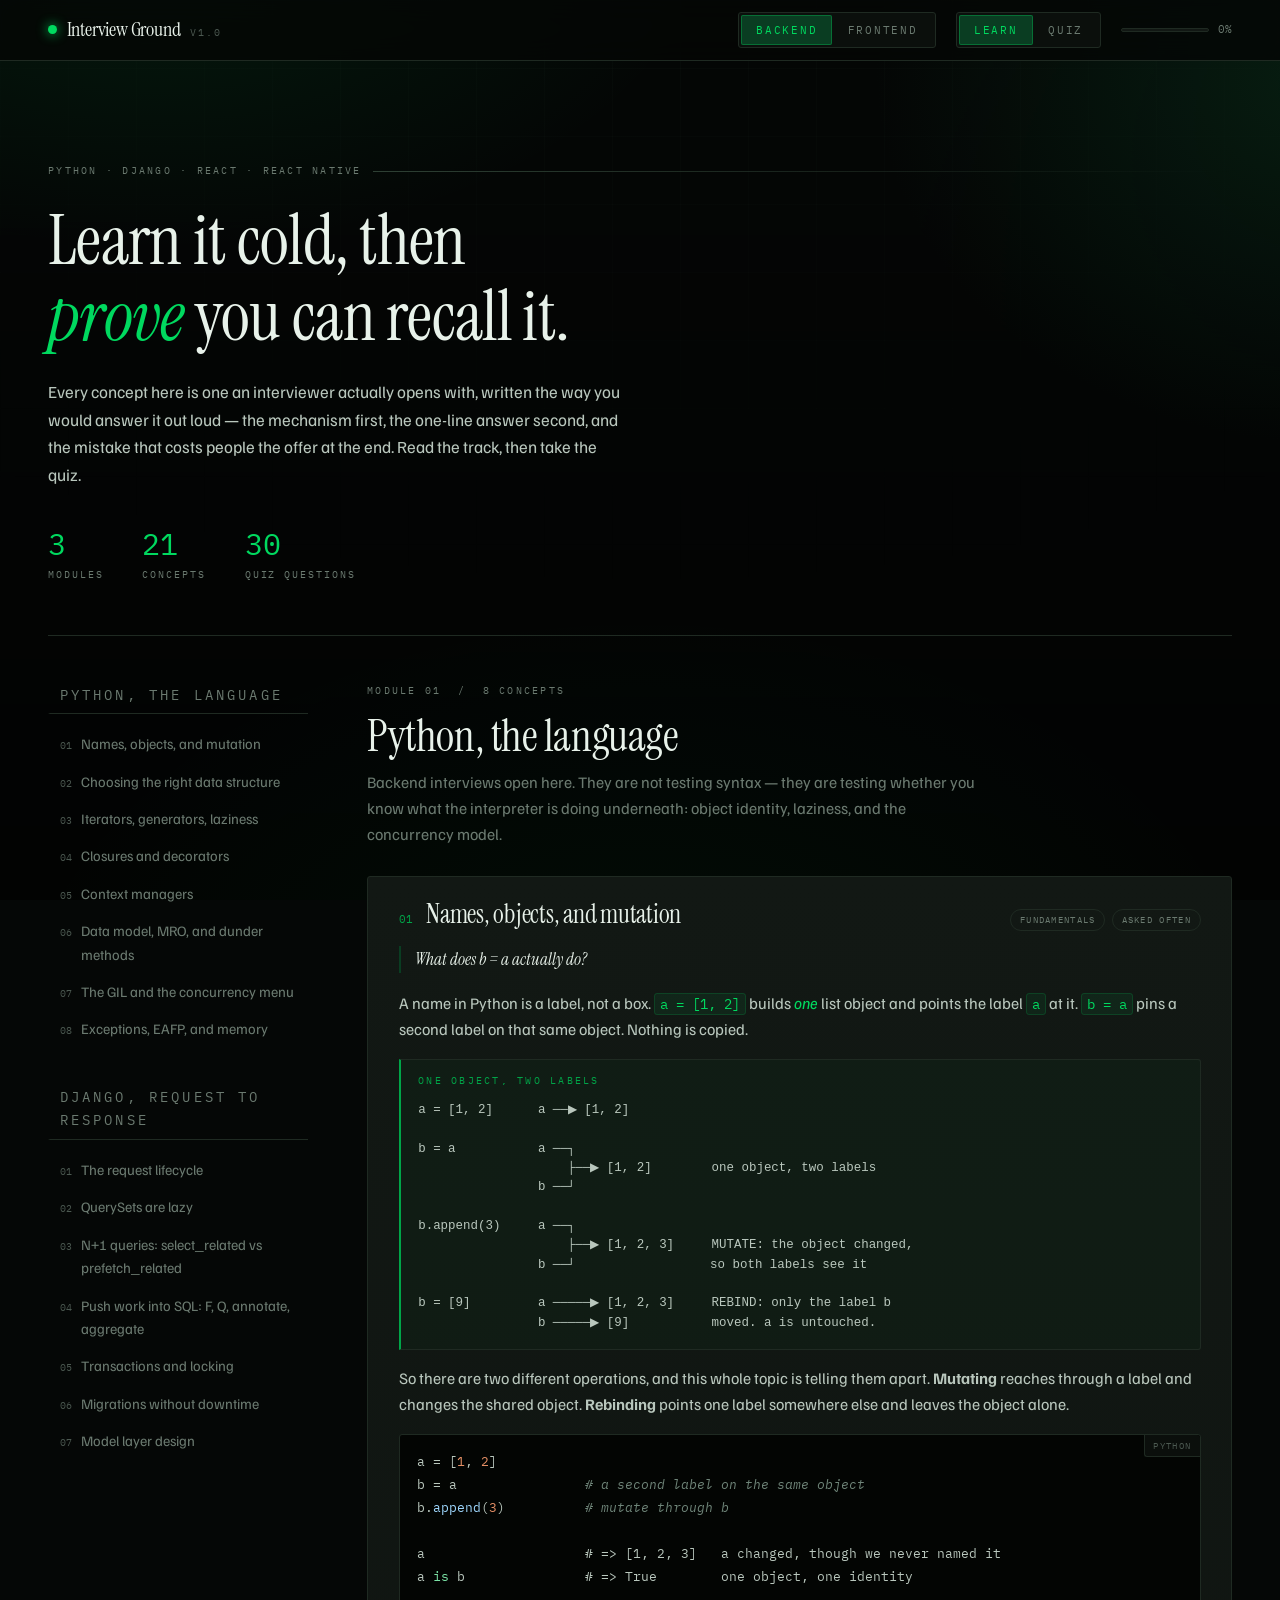
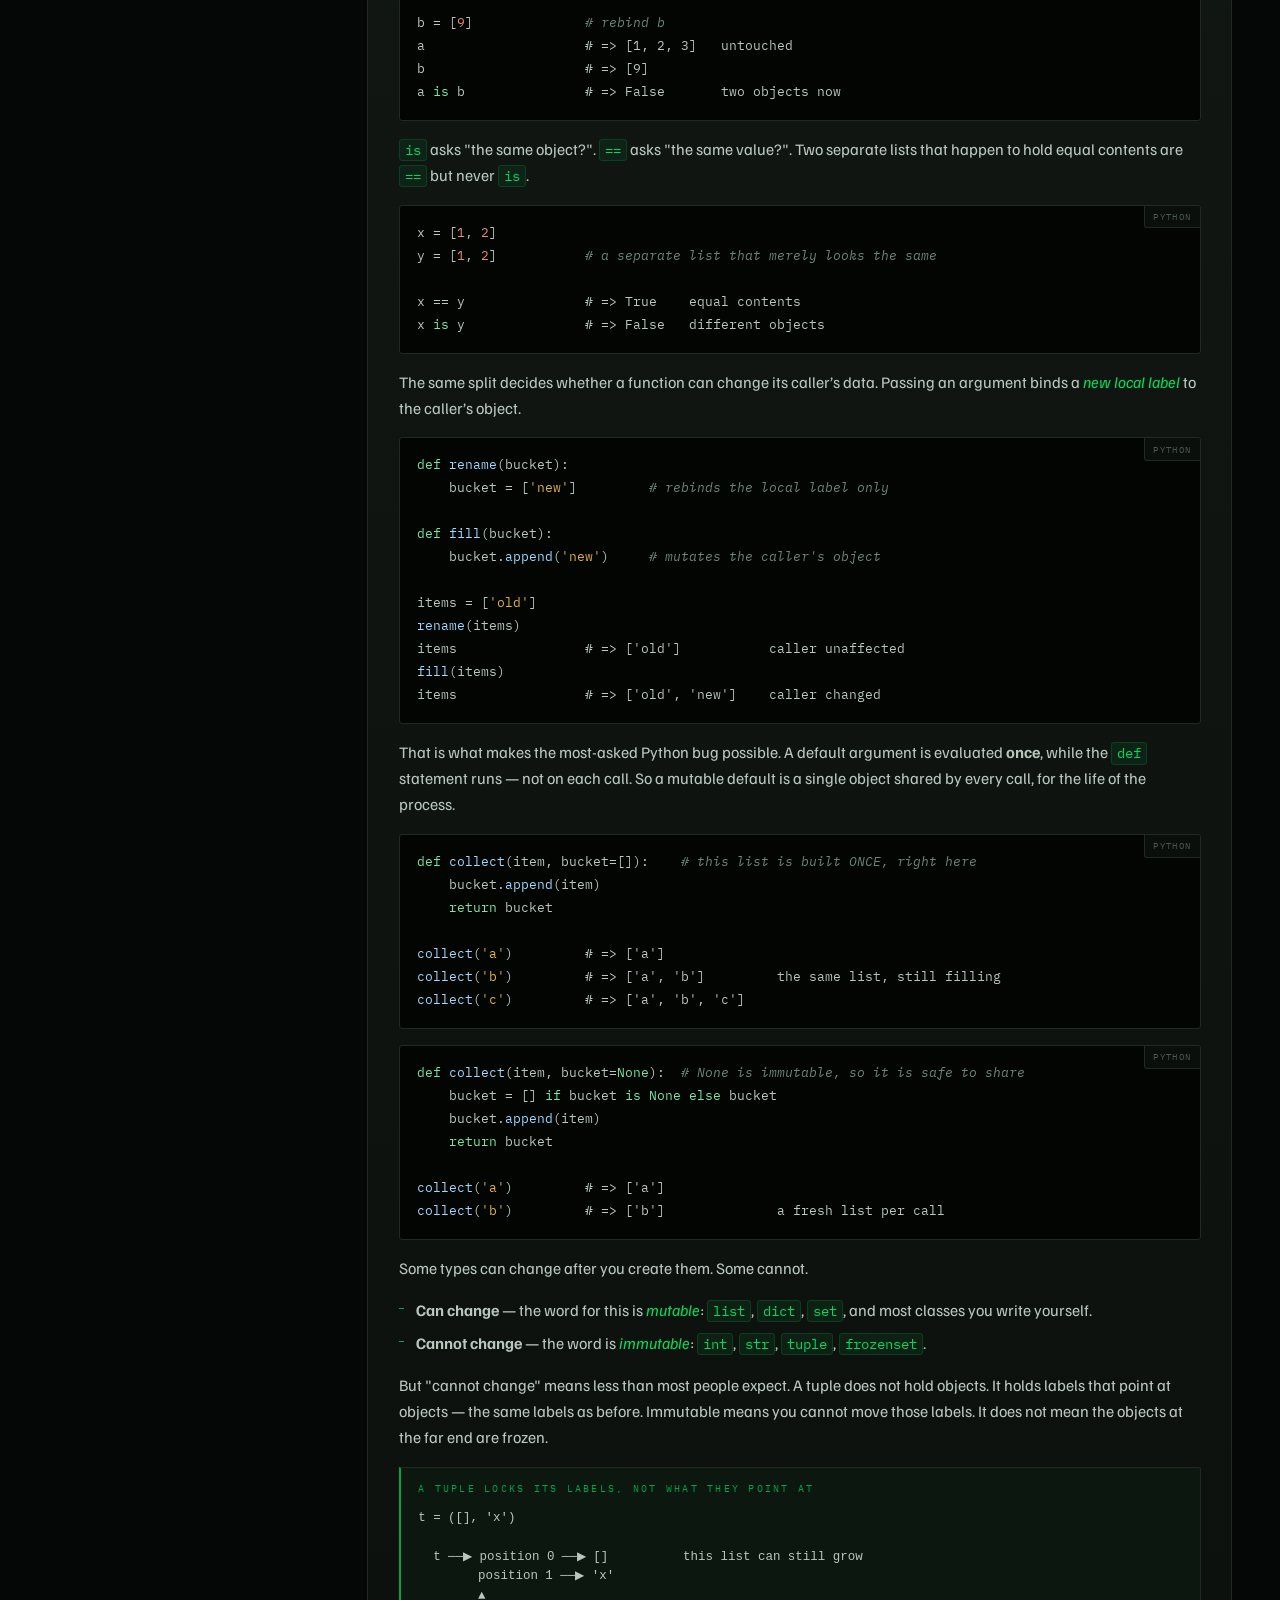
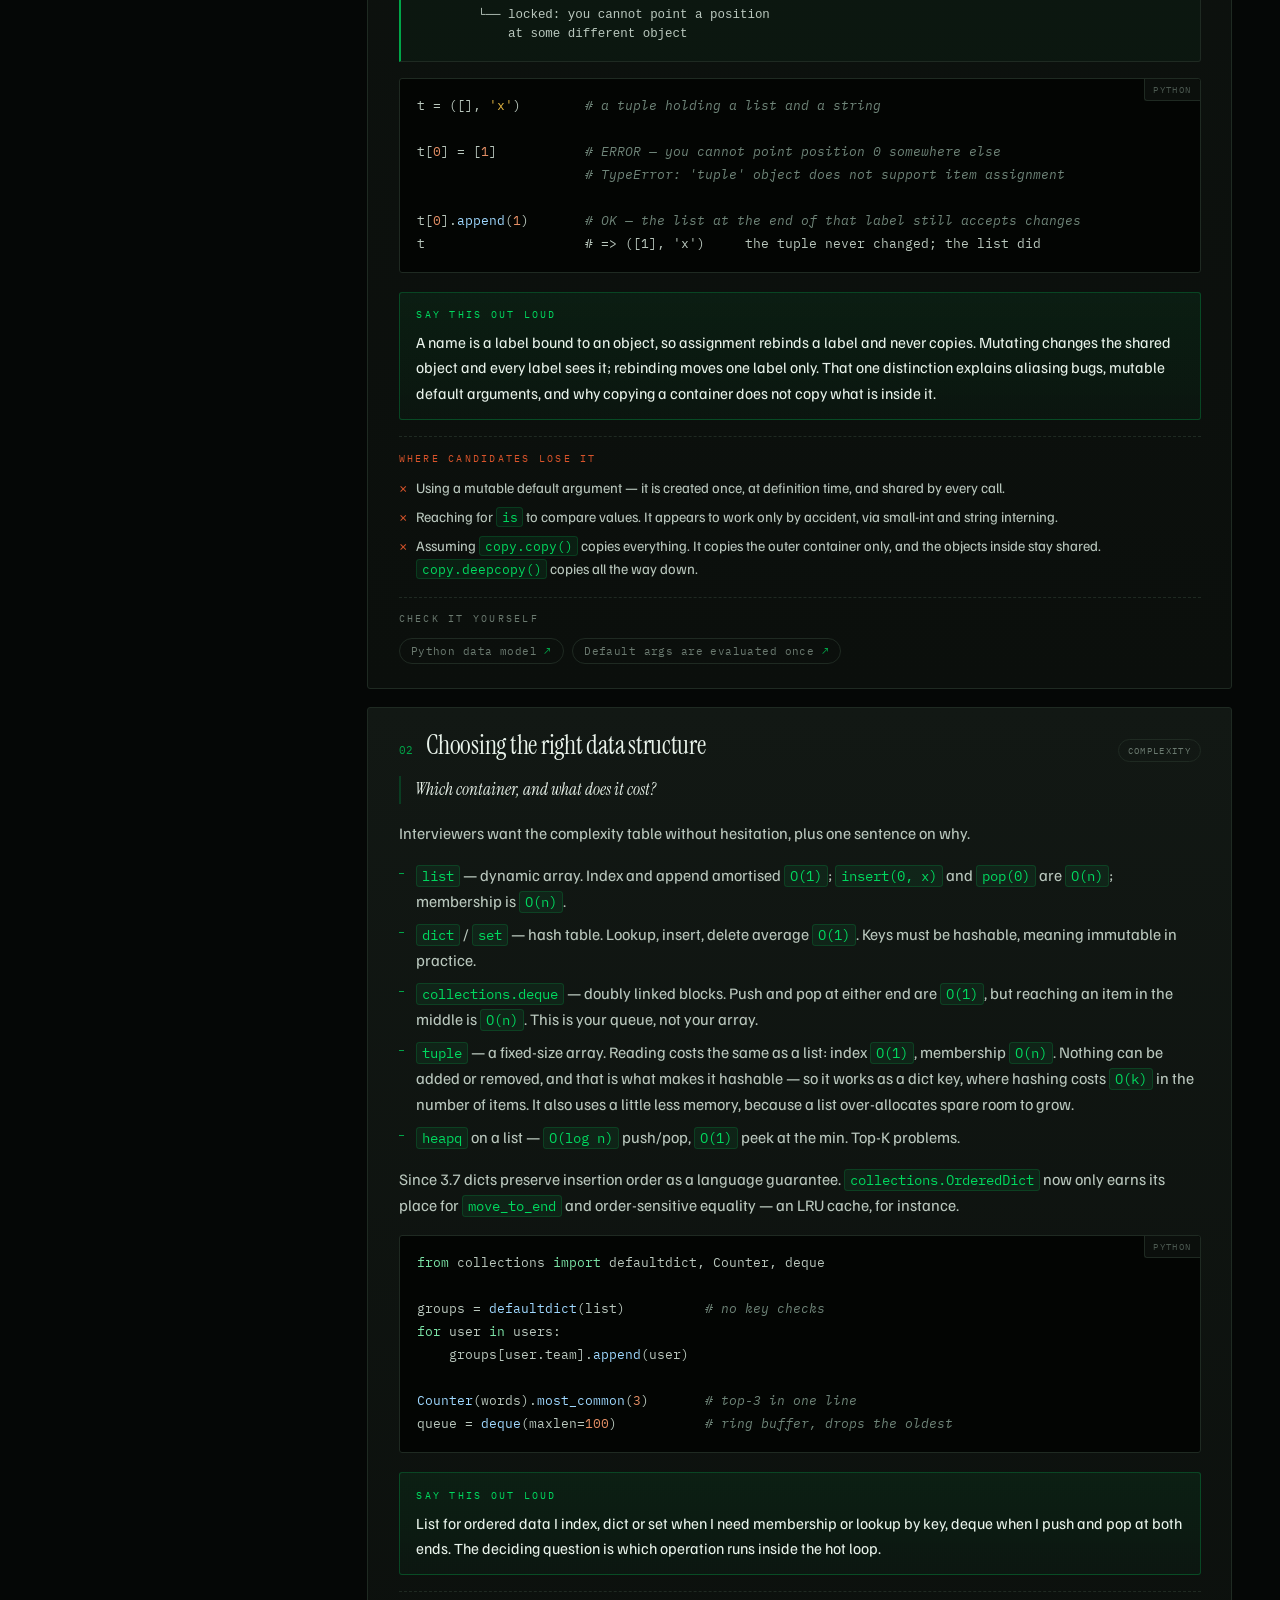
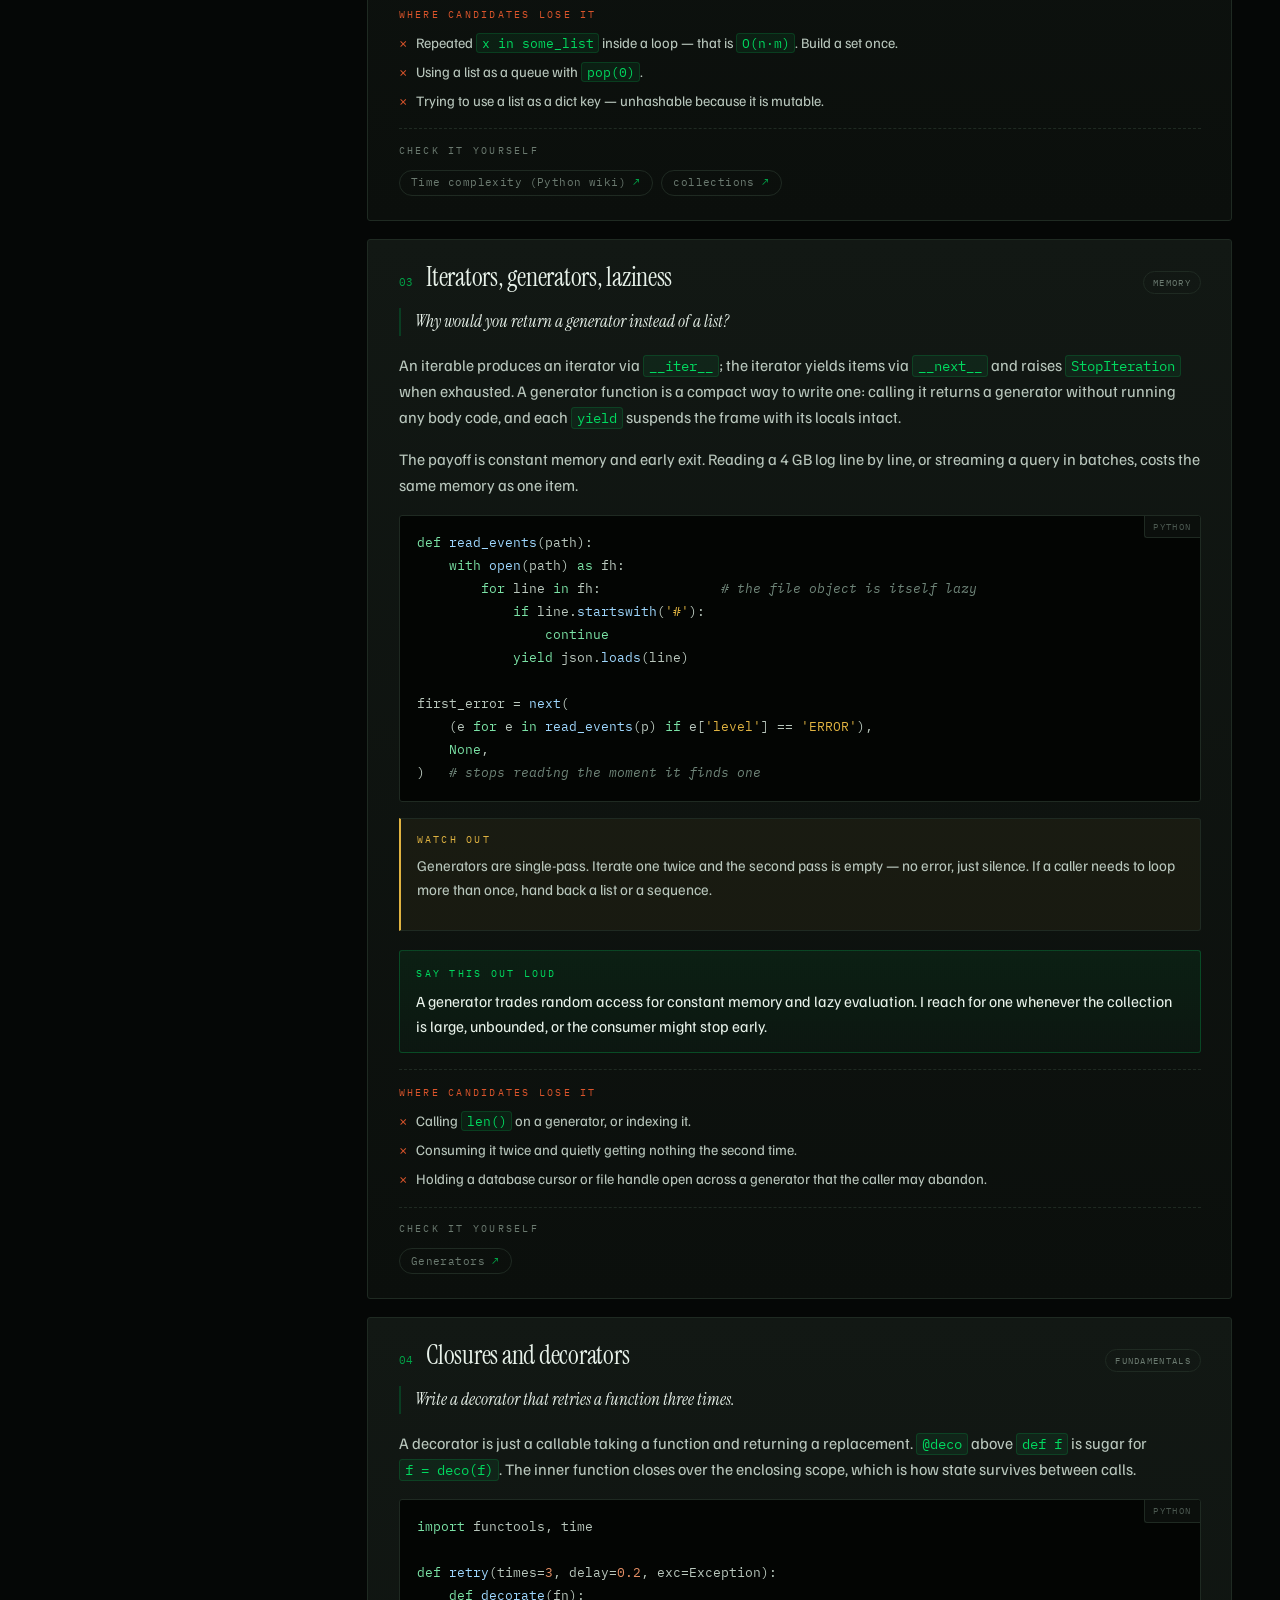
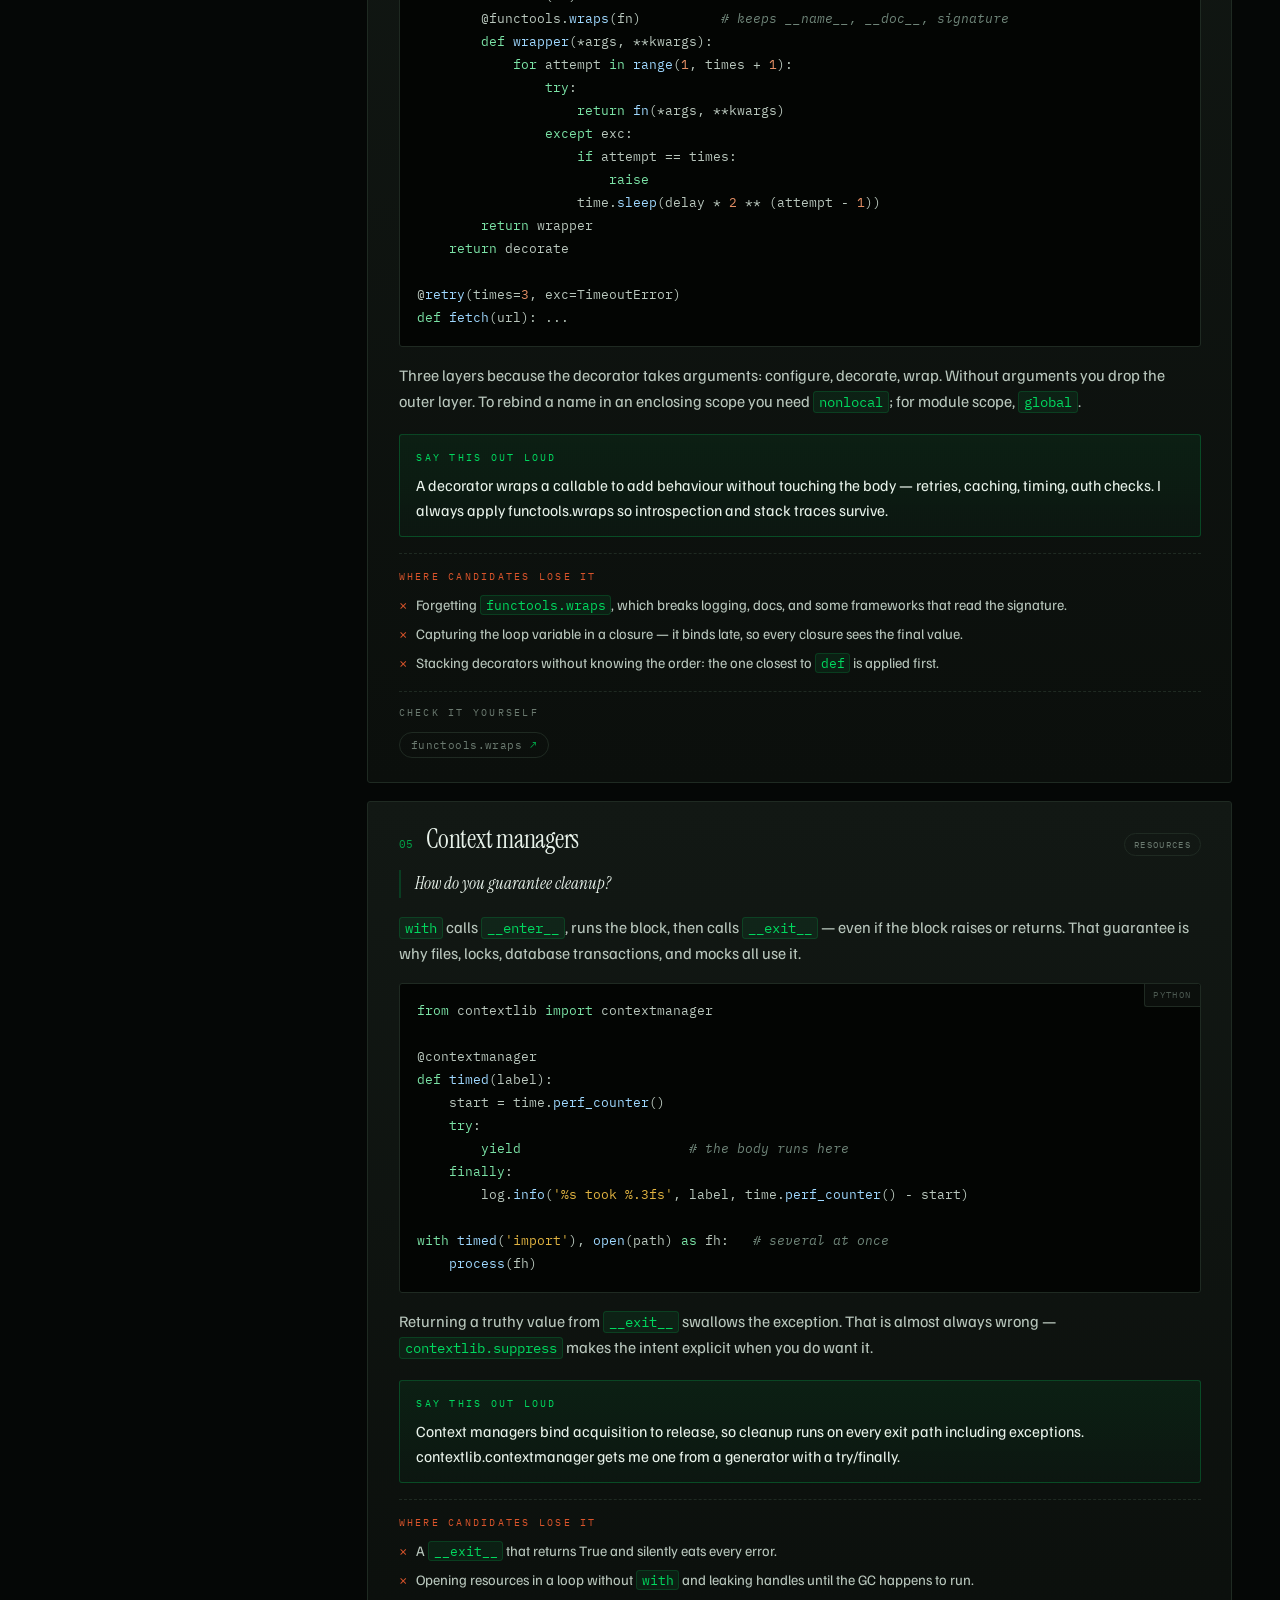
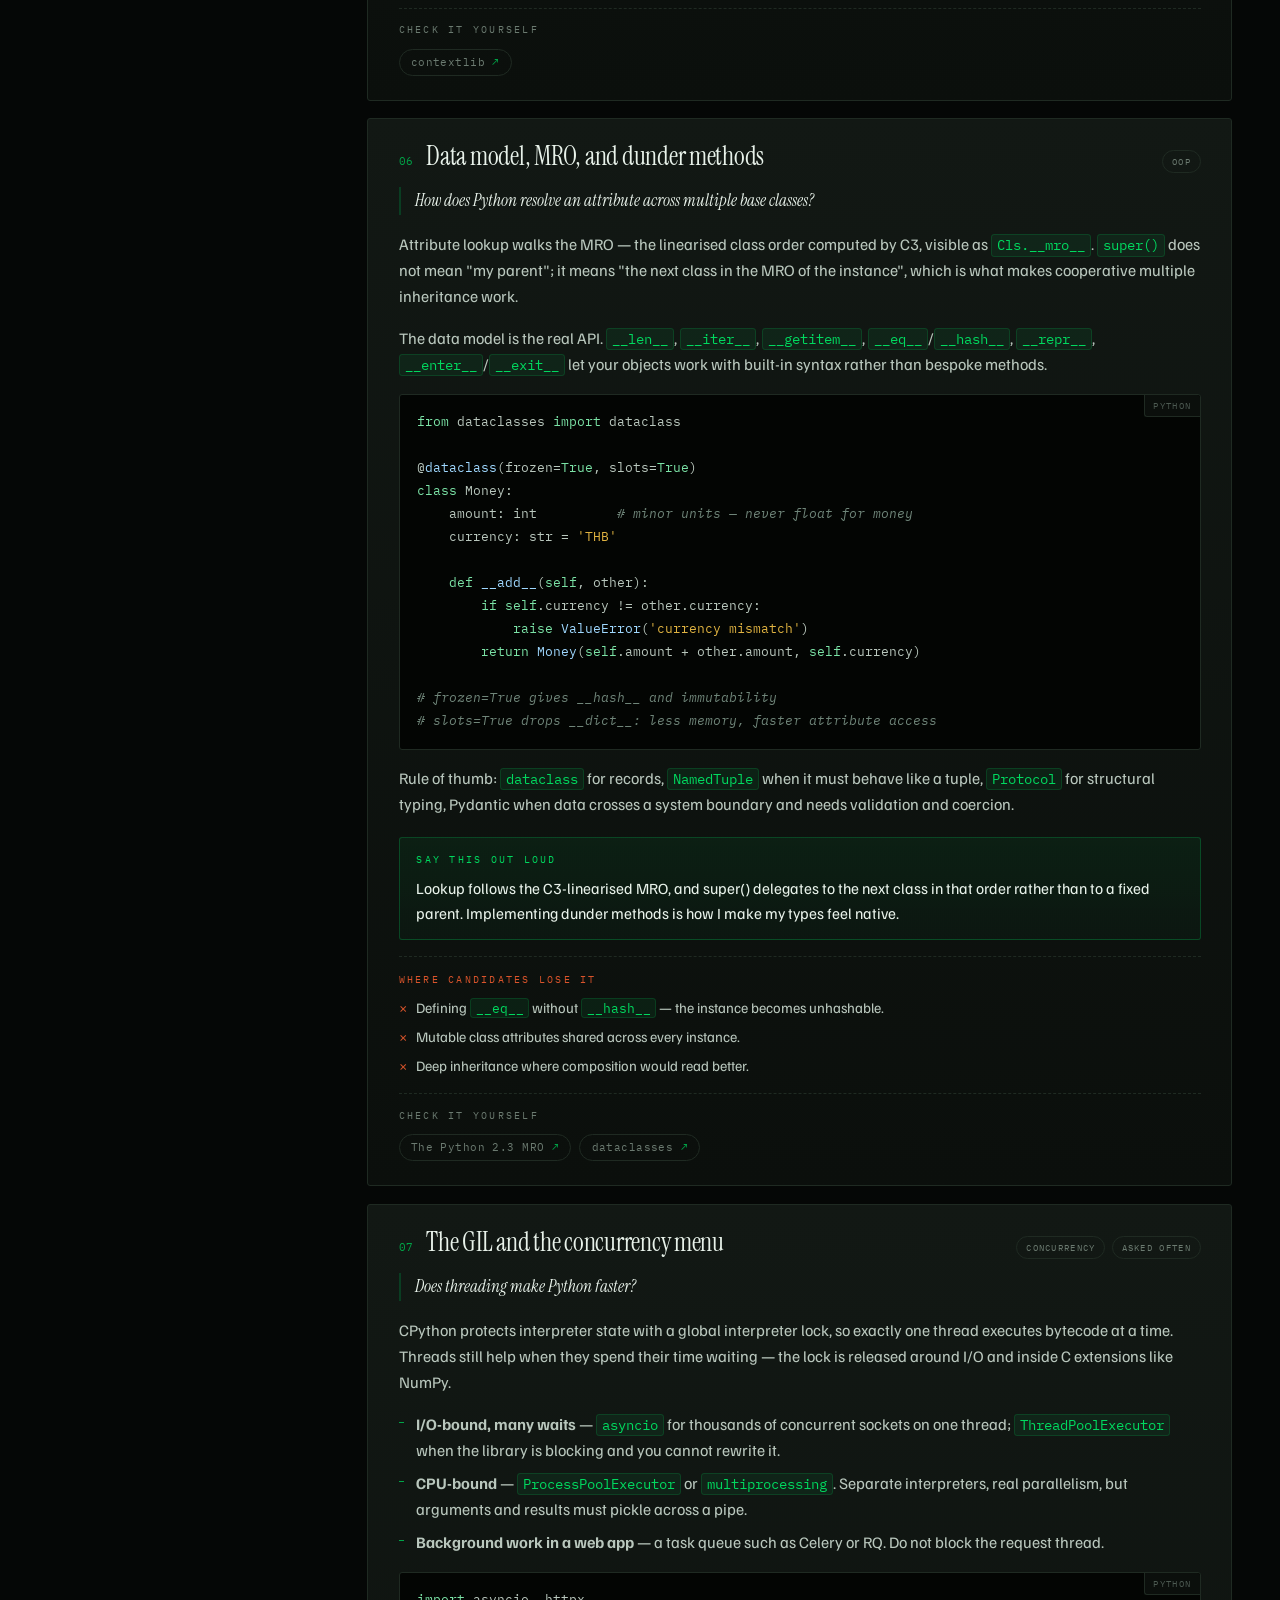
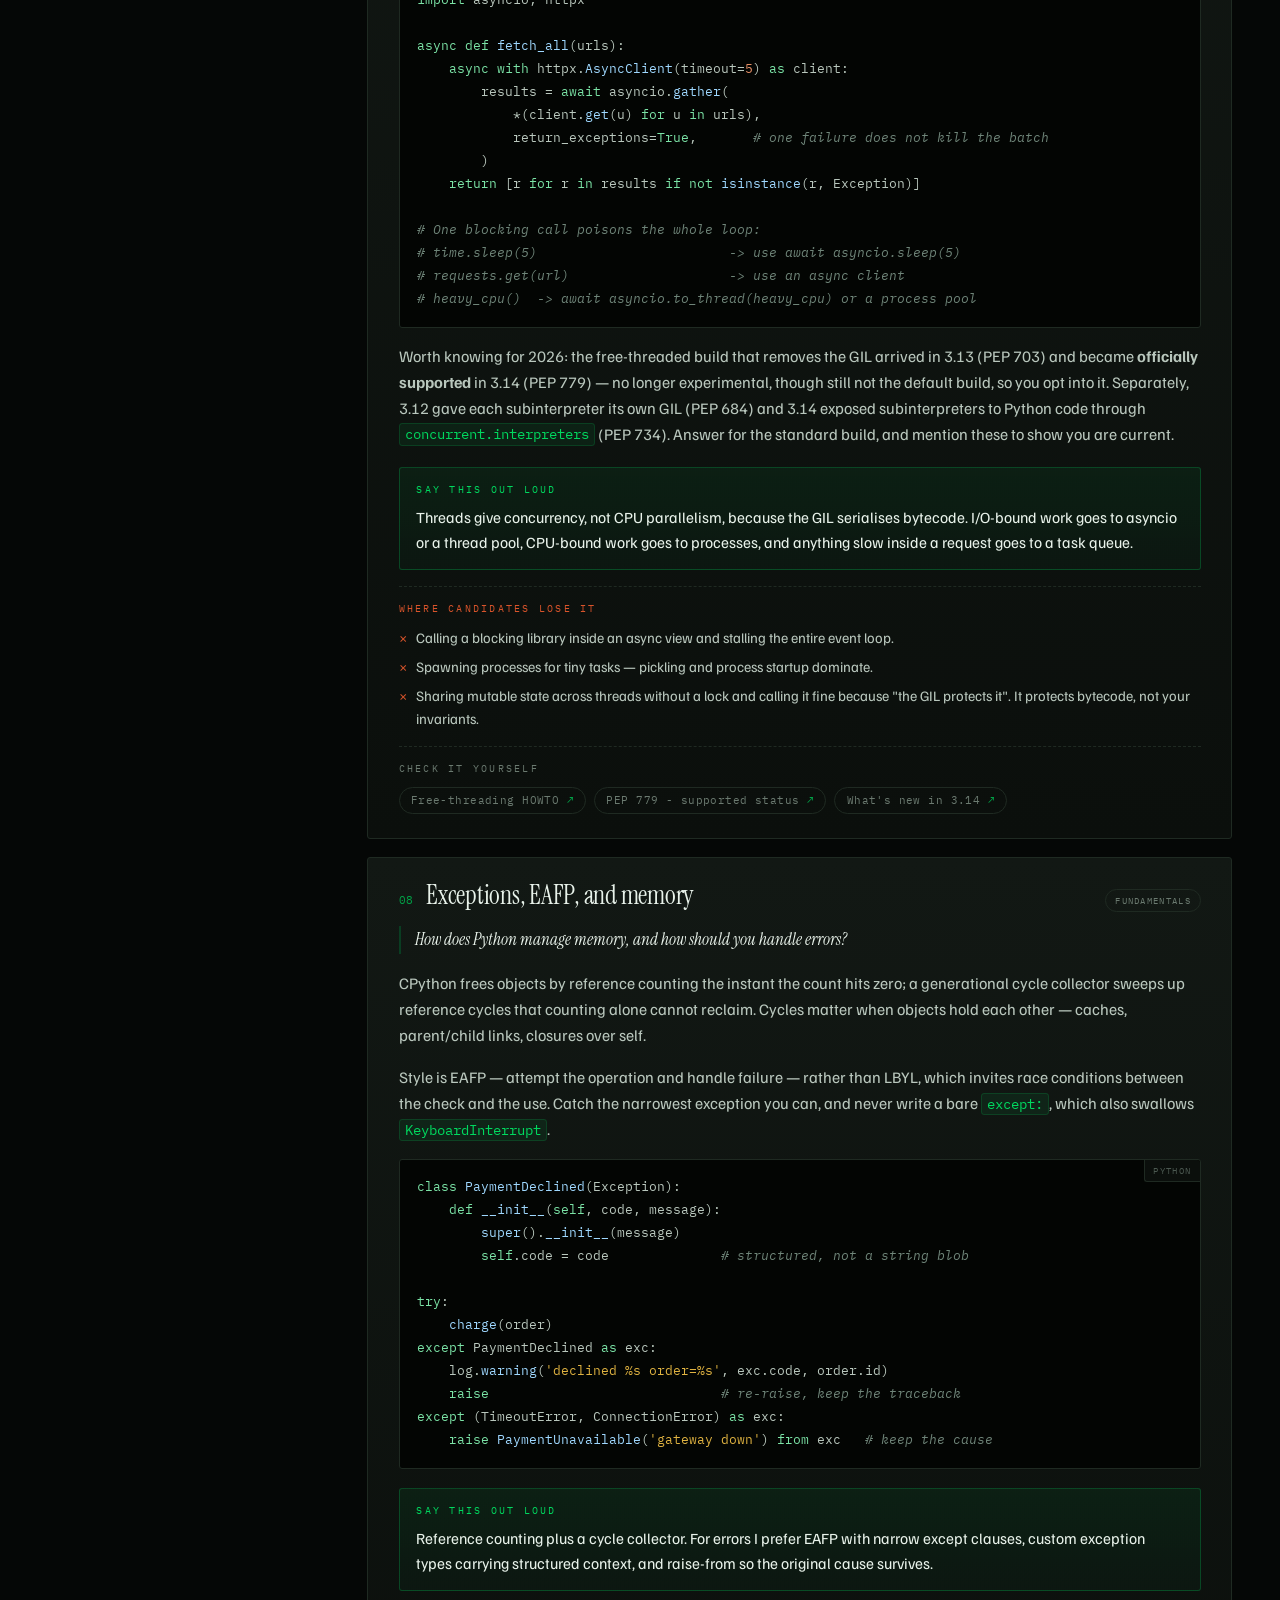
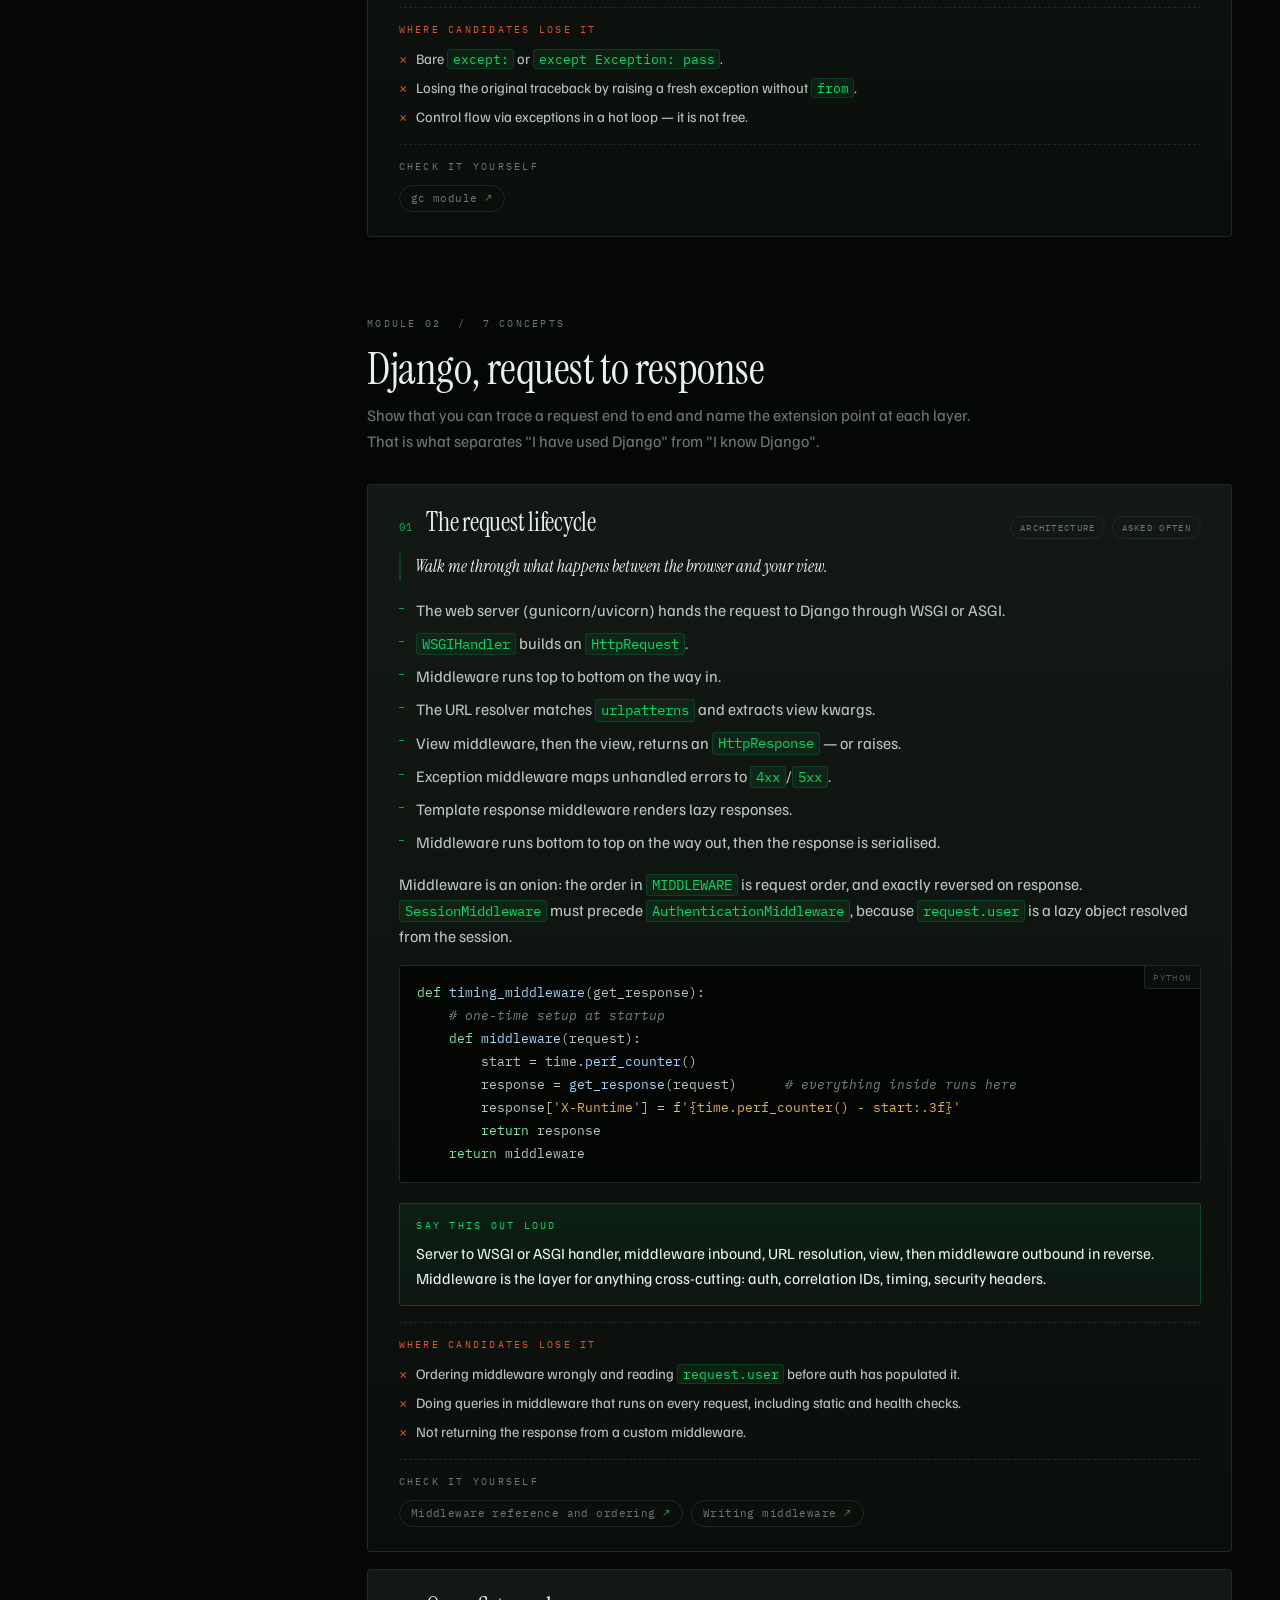
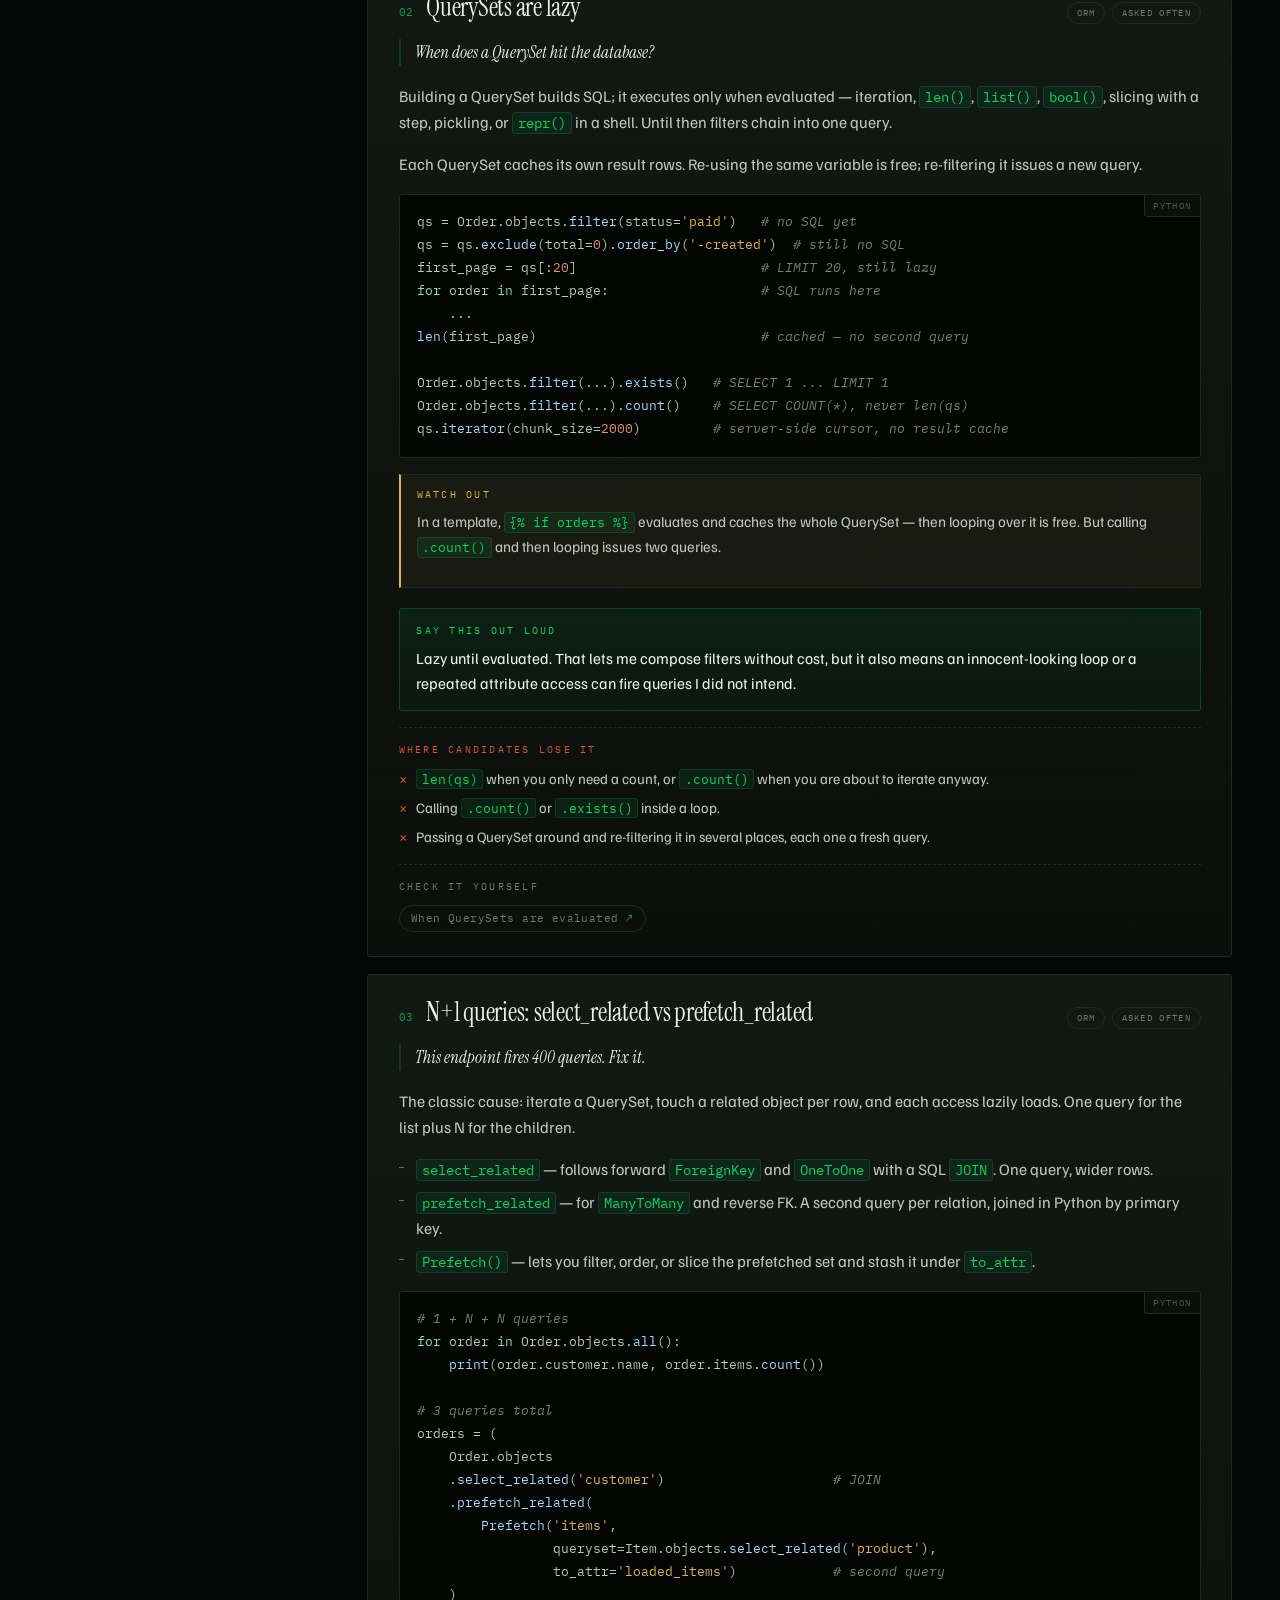
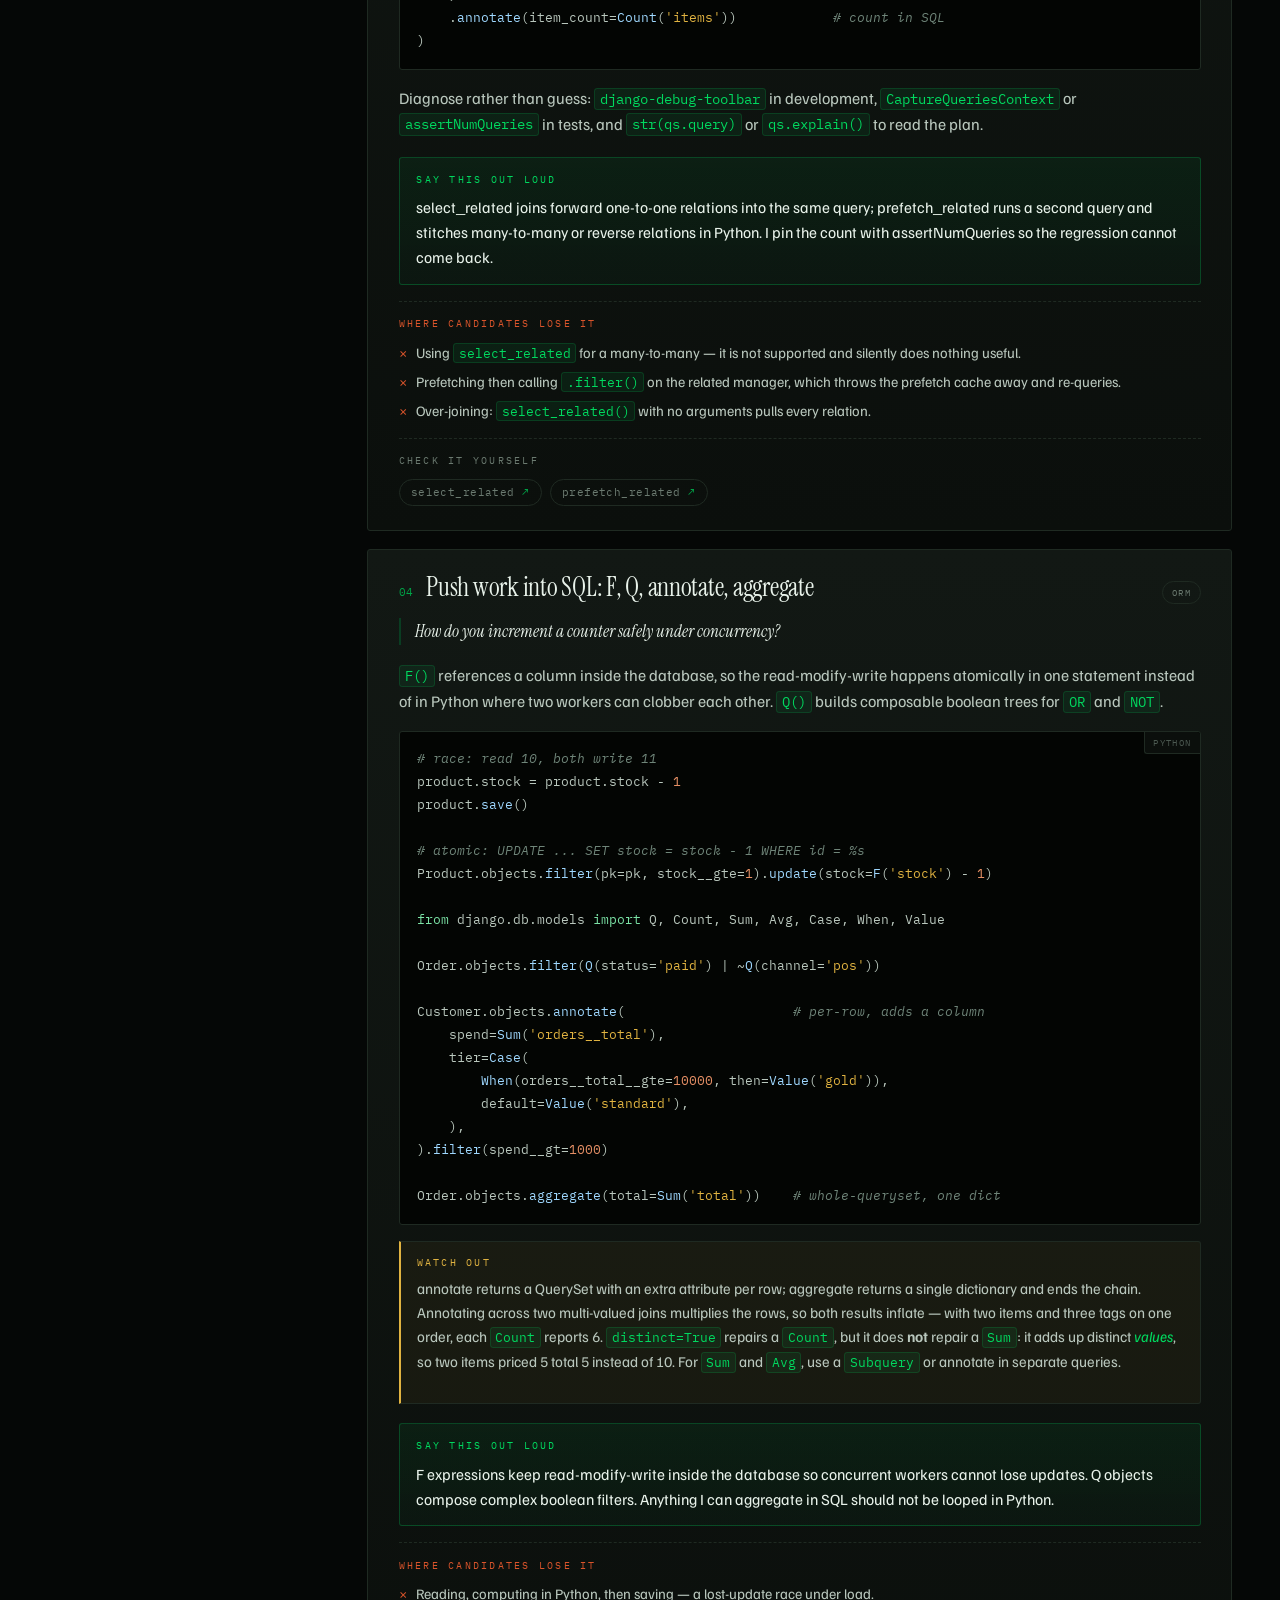
==== commit 43d32515: "feat: cite a source on every concept card The audit sources existed only in conversation, so a reade" ====
--- a/index.html
+++ b/index.html
@@ -82,12 +82,13 @@
 
   <footer class="foot">
     <span>&copy; 2026 Nuttakit Kundum</span>
-    <span>Built for the interview, not the exam</span>
+    <span>Every claim cited &middot; verified against docs and by running it</span>
   </footer>
 
 </main>
 
 <script>window.PREP = { modules: [], quiz: [] };</script>
+<script src="data/refs.js"></script>
 <script src="data/python.js"></script>
 <script src="data/django-core.js"></script>
 <script src="data/django-api.js"></script>
--- a/assets/app.css
+++ b/assets/app.css
@@ -399,9 +399,34 @@
 /* token colors */
 .t-key { color: #7BE3A6; }
 .t-str { color: var(--amber); }
-.t-com { color: var(--ash-2); font-style: italic; }
+.t-com { color: #6F8579; font-style: italic; }
+.t-out { color: var(--pale-2); }        /* "# => result" — the point of the line */
 .t-fn  { color: #9FD8FF; }
 .t-num { color: #E58F65; }
+
+/* drawn model — boxes and arrows, never syntax-coloured */
+.diagram {
+  margin: 0 0 1rem;
+  padding: 0.85rem 1.1rem 1rem;
+  border: 1px solid var(--edge);
+  border-left: 2px solid var(--signal-d);
+  border-radius: 0 var(--r) var(--r) 0;
+  background: rgba(10, 61, 34, 0.14);
+  overflow-x: auto;
+}
+
+.diagram .lbl { display: block; margin-bottom: 0.7rem; color: var(--signal-d); }
+
+.diagram pre {
+  margin: 0;
+  padding: 0;
+  border: 0;
+  background: none;
+  color: var(--pale-2);
+  font-size: 0.78rem;
+  line-height: 1.55;
+  overflow: visible;
+}
 
 /* note / warn callouts */
 .note {
@@ -456,6 +481,45 @@
   left: -1.05rem;
   color: var(--rust);
   font-family: var(--mono);
+}
+
+/* sources — every card cites where the claim can be checked */
+.src {
+  margin-top: 1rem;
+  padding-top: 0.85rem;
+  border-top: 1px dashed var(--edge);
+}
+
+.src .lbl { display: block; margin-bottom: 0.55rem; color: var(--ash); }
+
+.src ul {
+  margin: 0;
+  padding: 0;
+  list-style: none;
+  display: flex;
+  flex-wrap: wrap;
+  gap: 0.45rem 0.5rem;
+}
+
+.src a {
+  display: inline-block;
+  font-family: var(--mono);
+  font-size: 0.66rem;
+  letter-spacing: 0.04em;
+  color: var(--ash);
+  text-decoration: none;
+  border: 1px solid var(--edge);
+  border-radius: 99px;
+  padding: 0.24rem 0.7rem;
+  transition: color 0.18s var(--ease), border-color 0.18s var(--ease), background 0.18s var(--ease);
+}
+
+.src a::after { content: " \2197"; color: var(--signal-d); }
+
+.src a:hover {
+  color: var(--signal);
+  border-color: var(--signal);
+  background: rgba(0, 217, 95, 0.06);
 }
 
 /* ============================================================
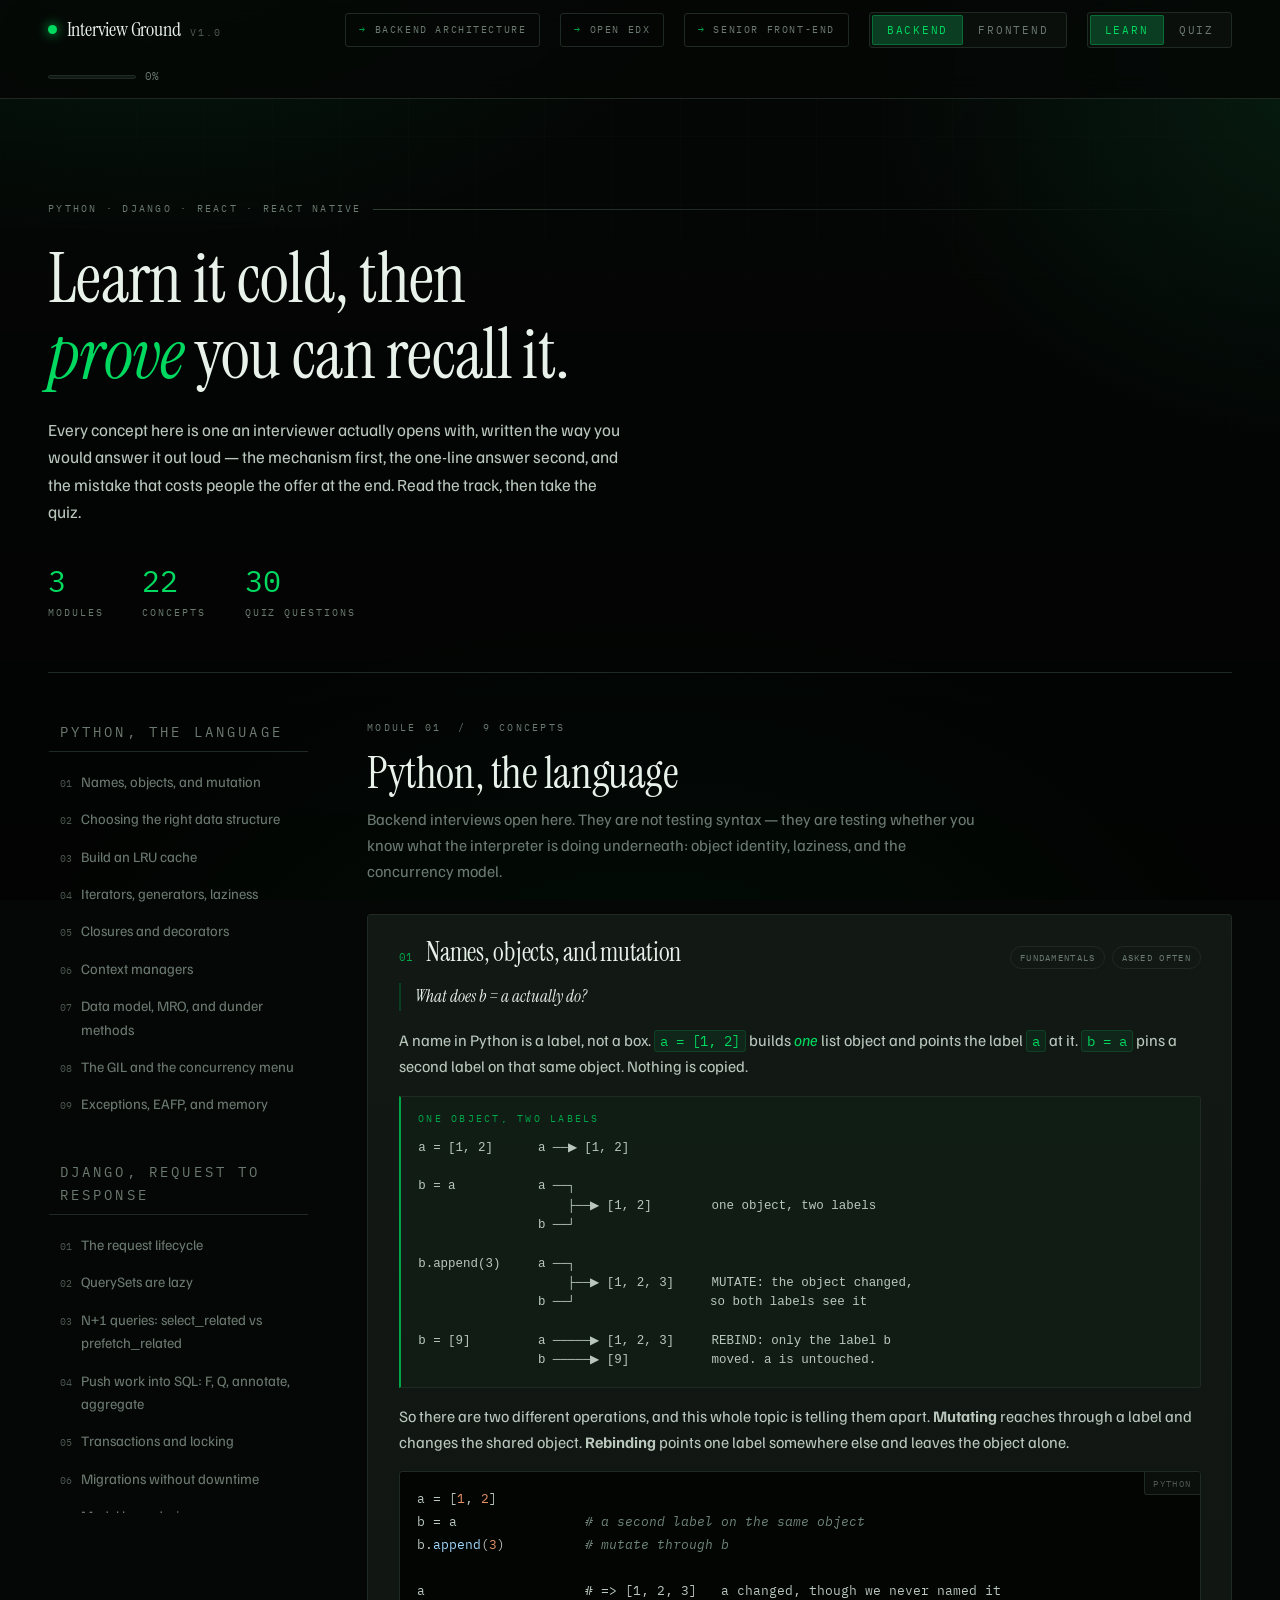
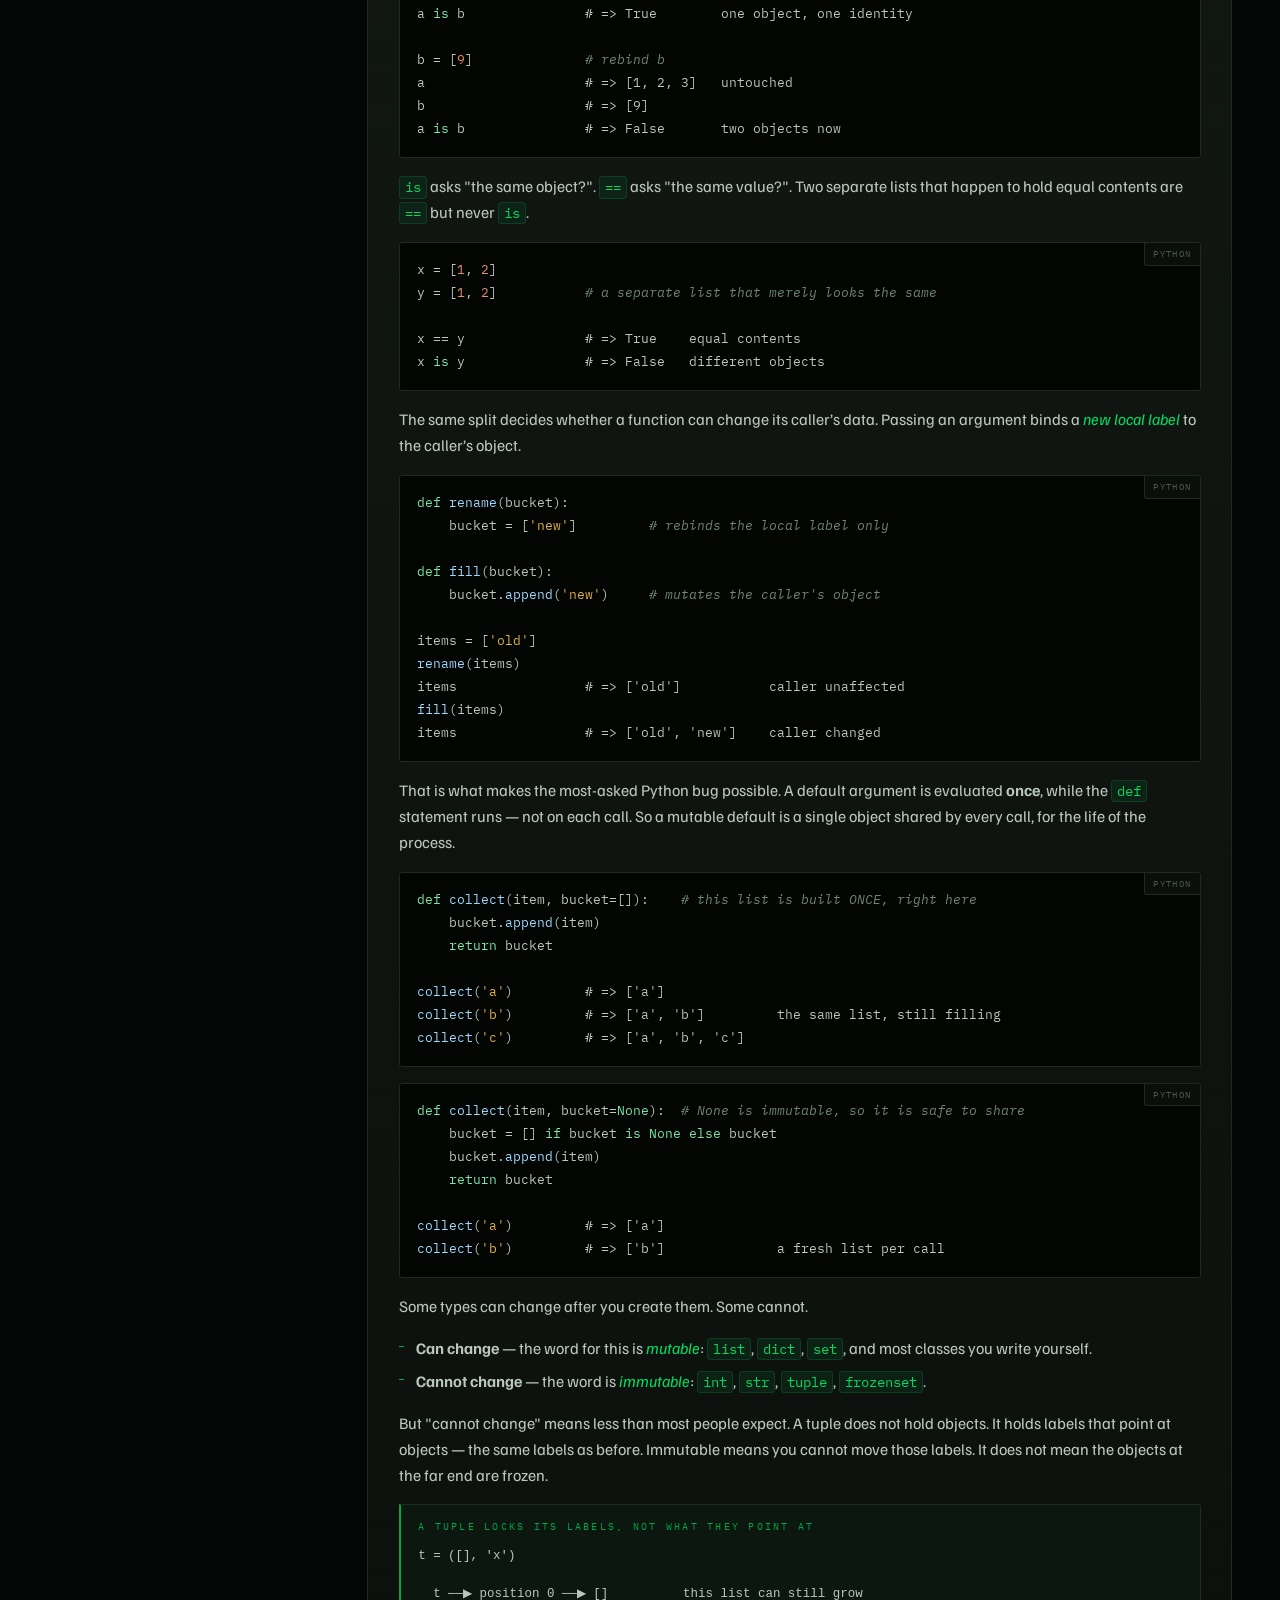
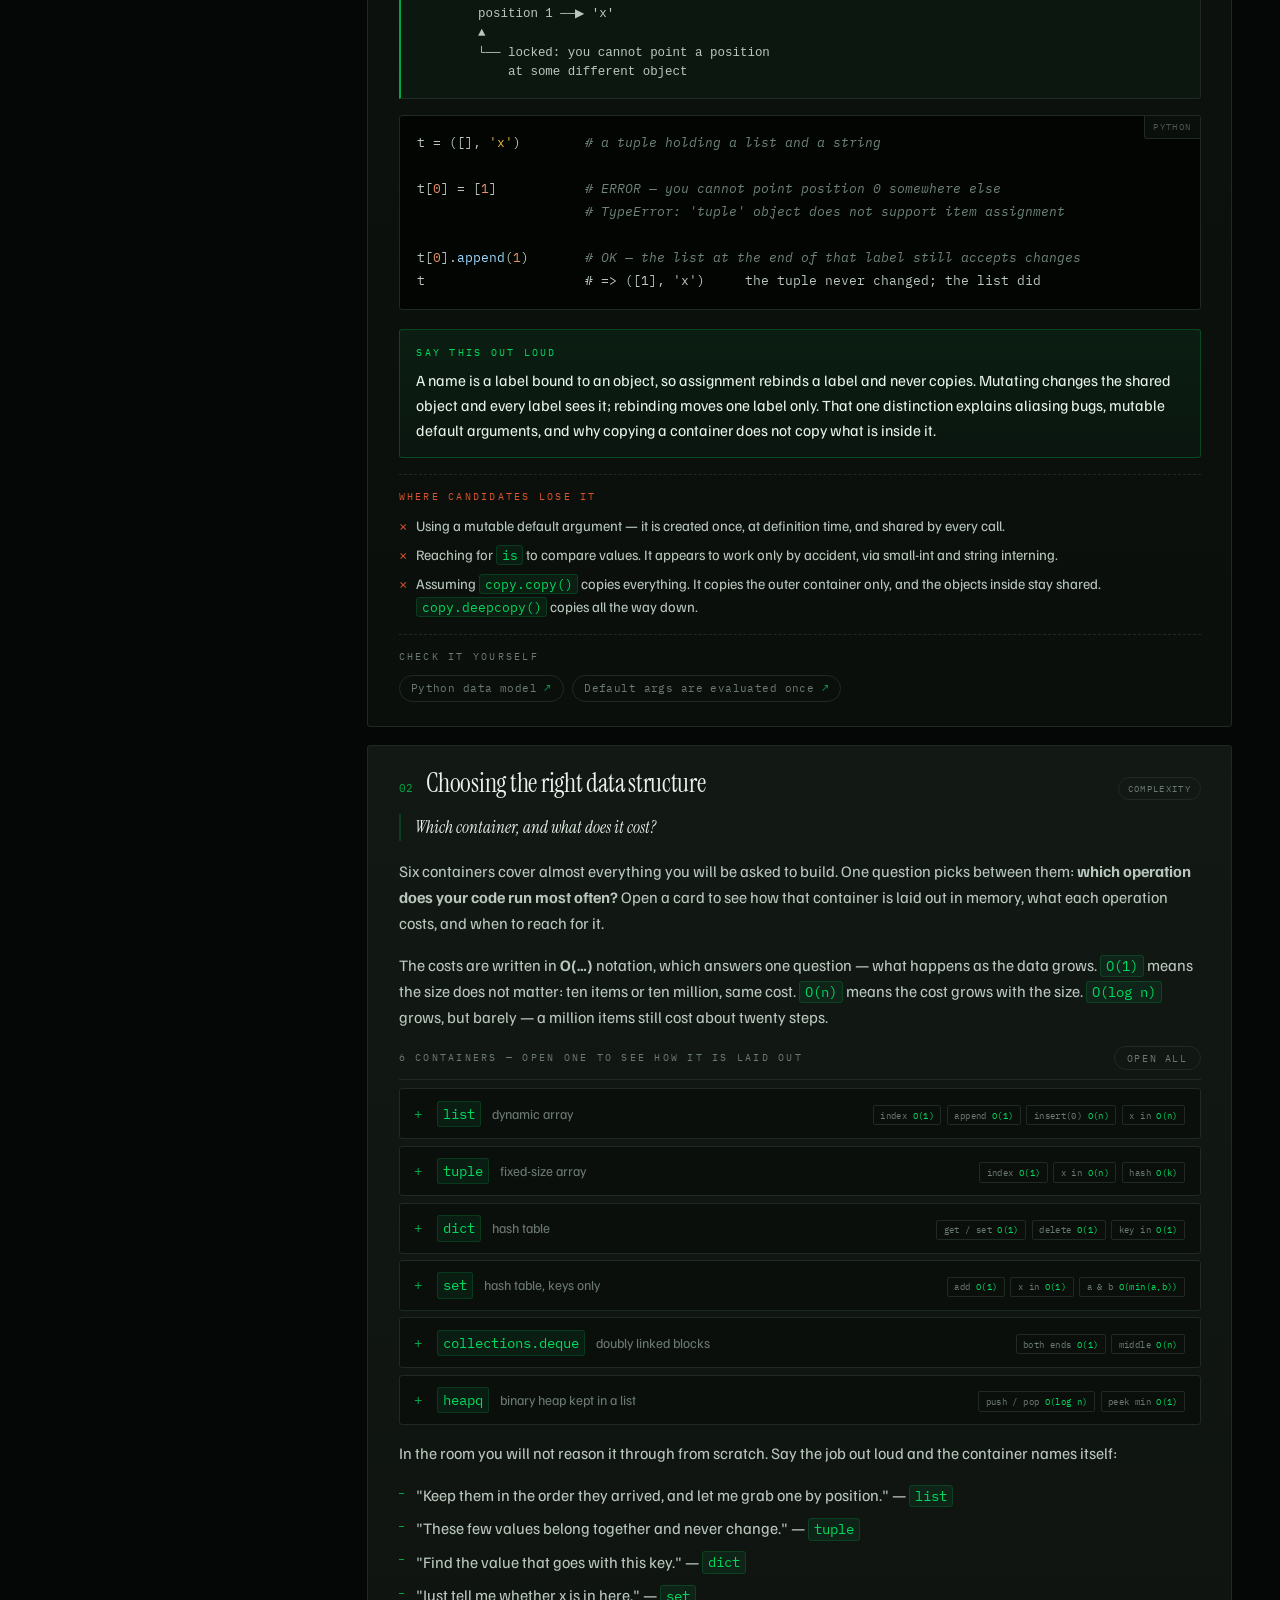
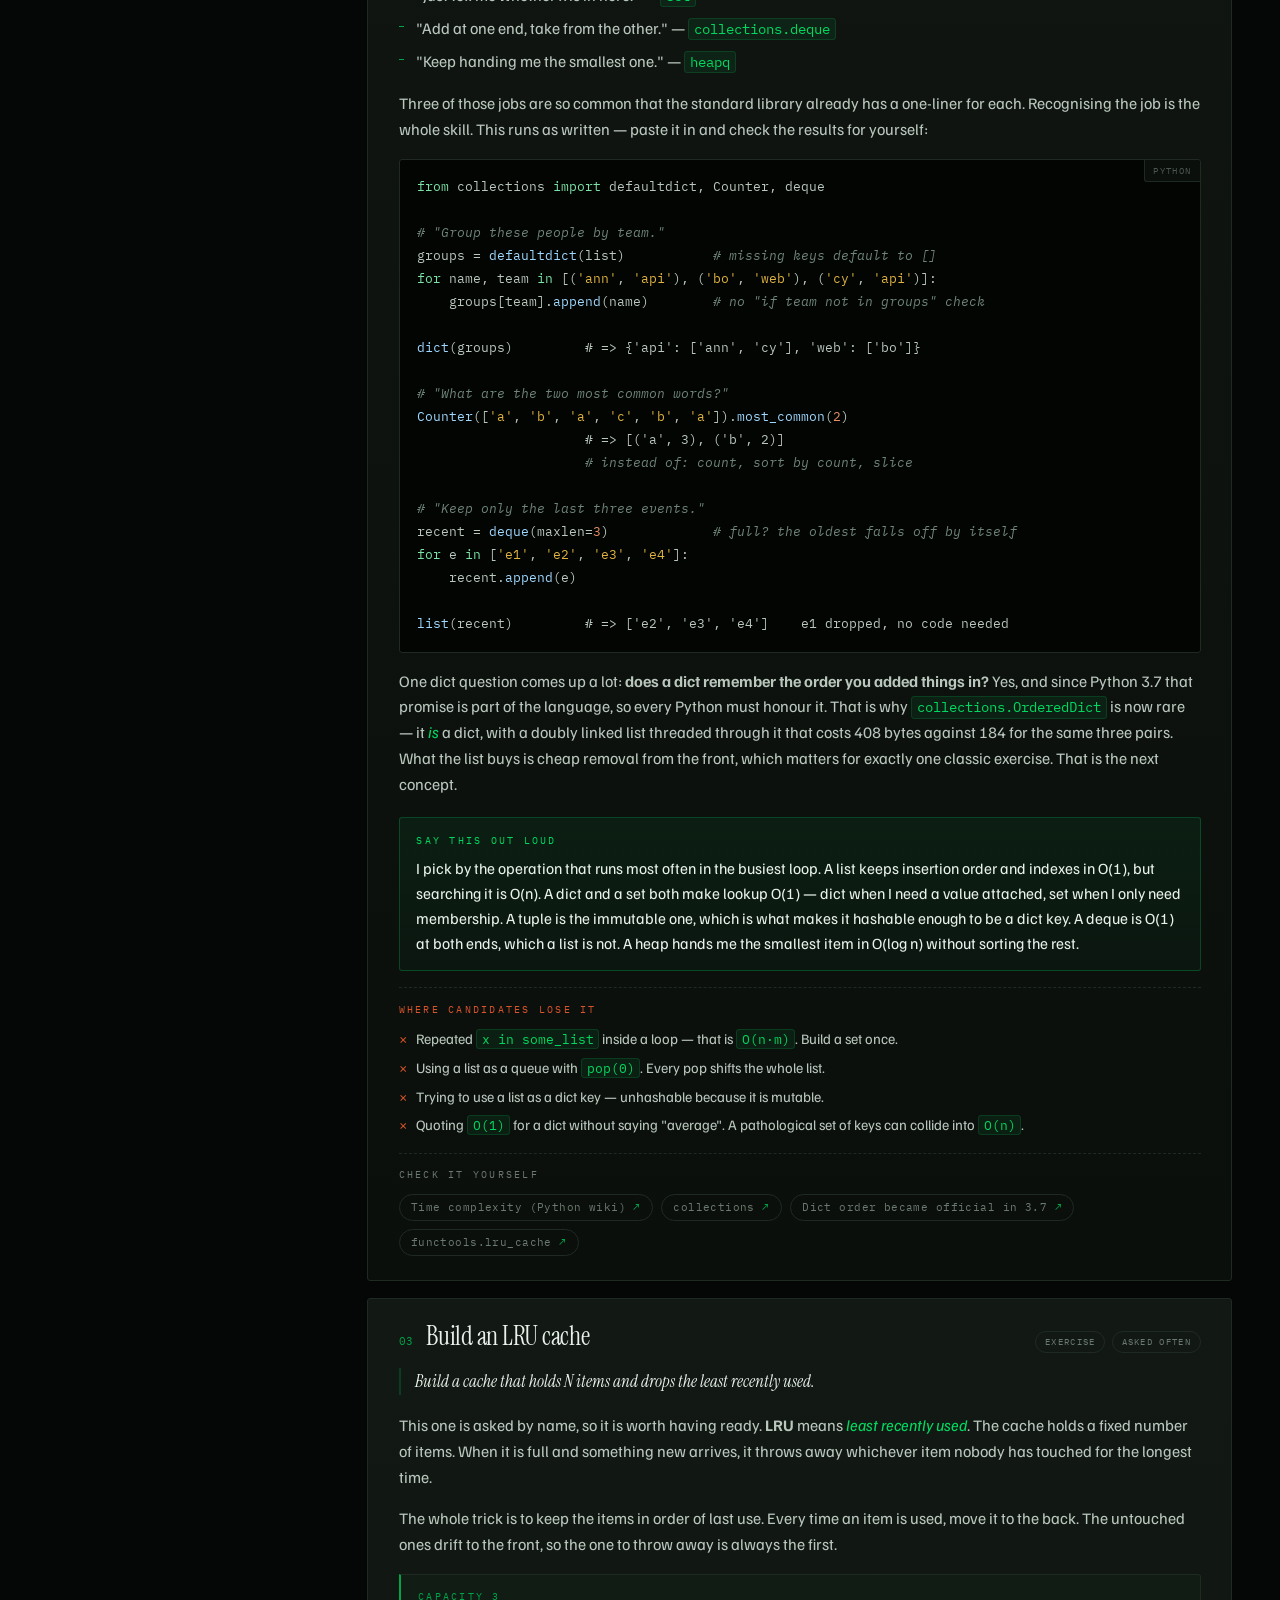
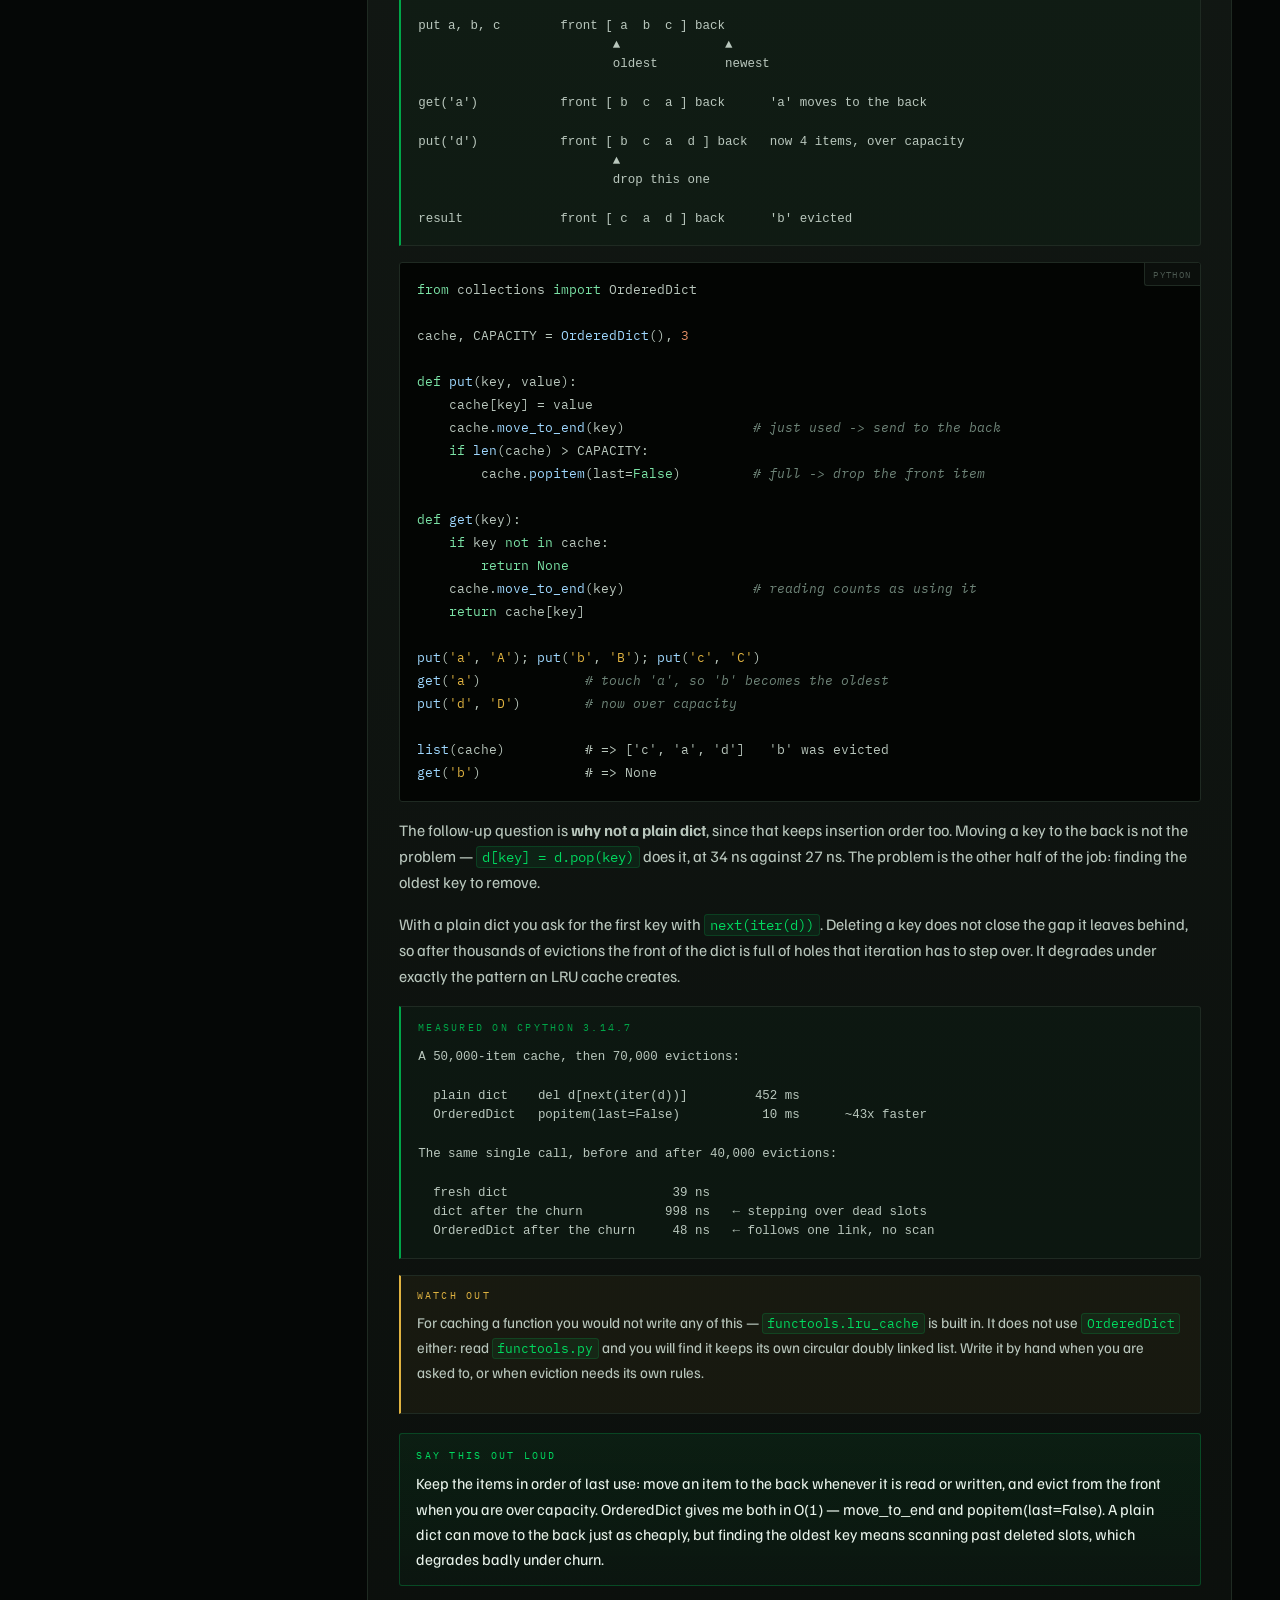
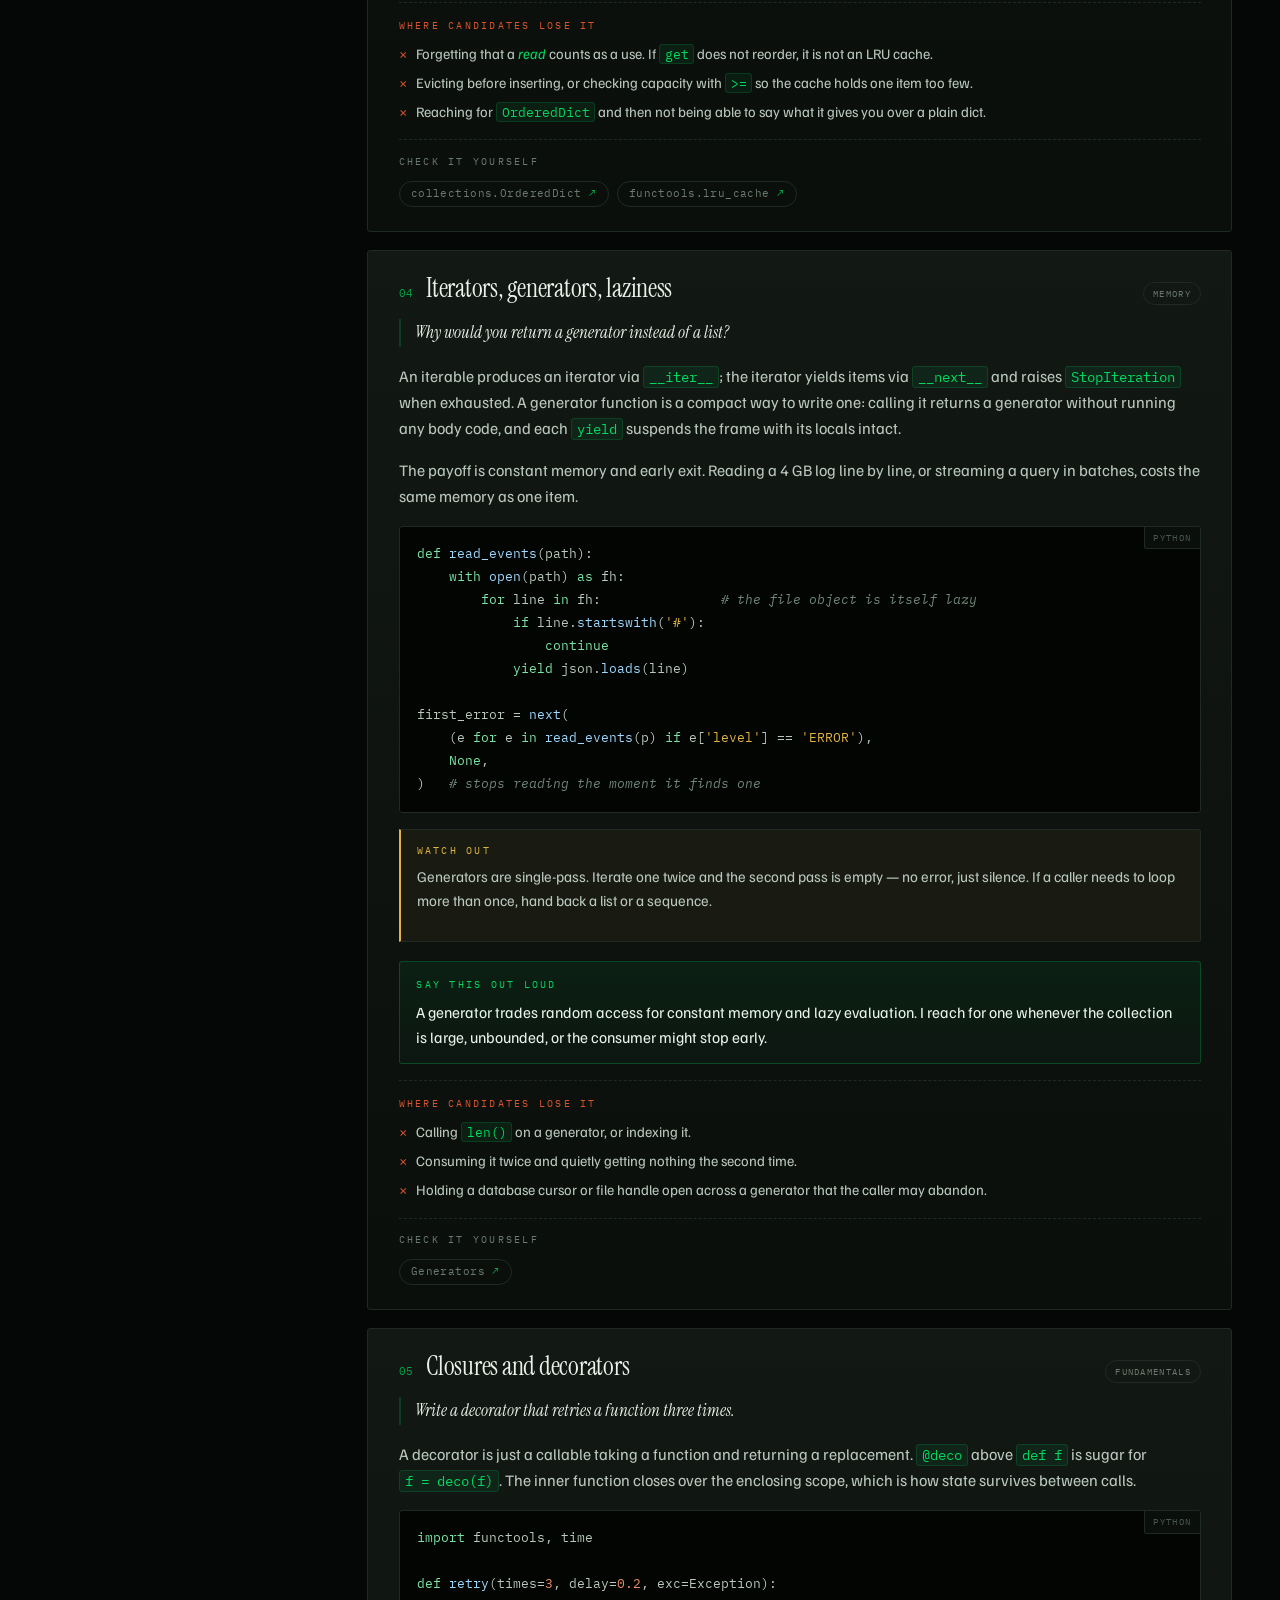
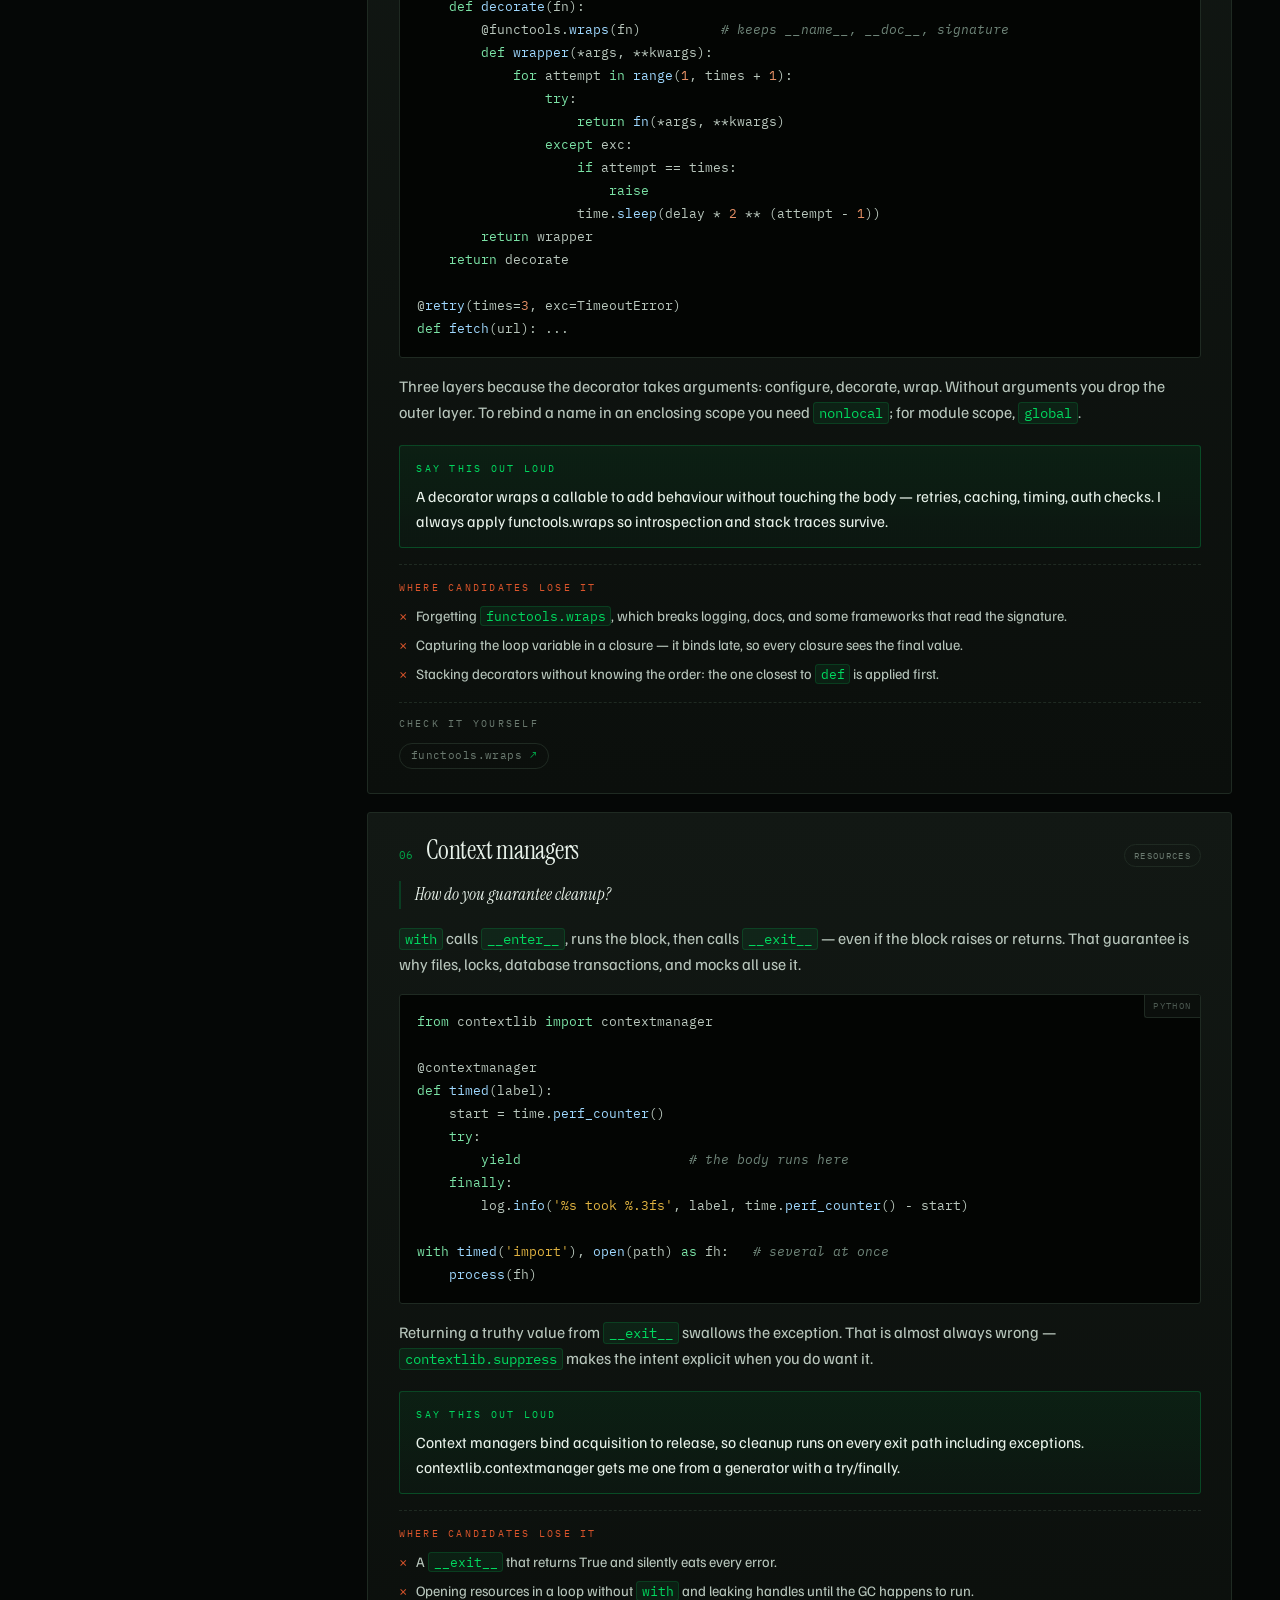
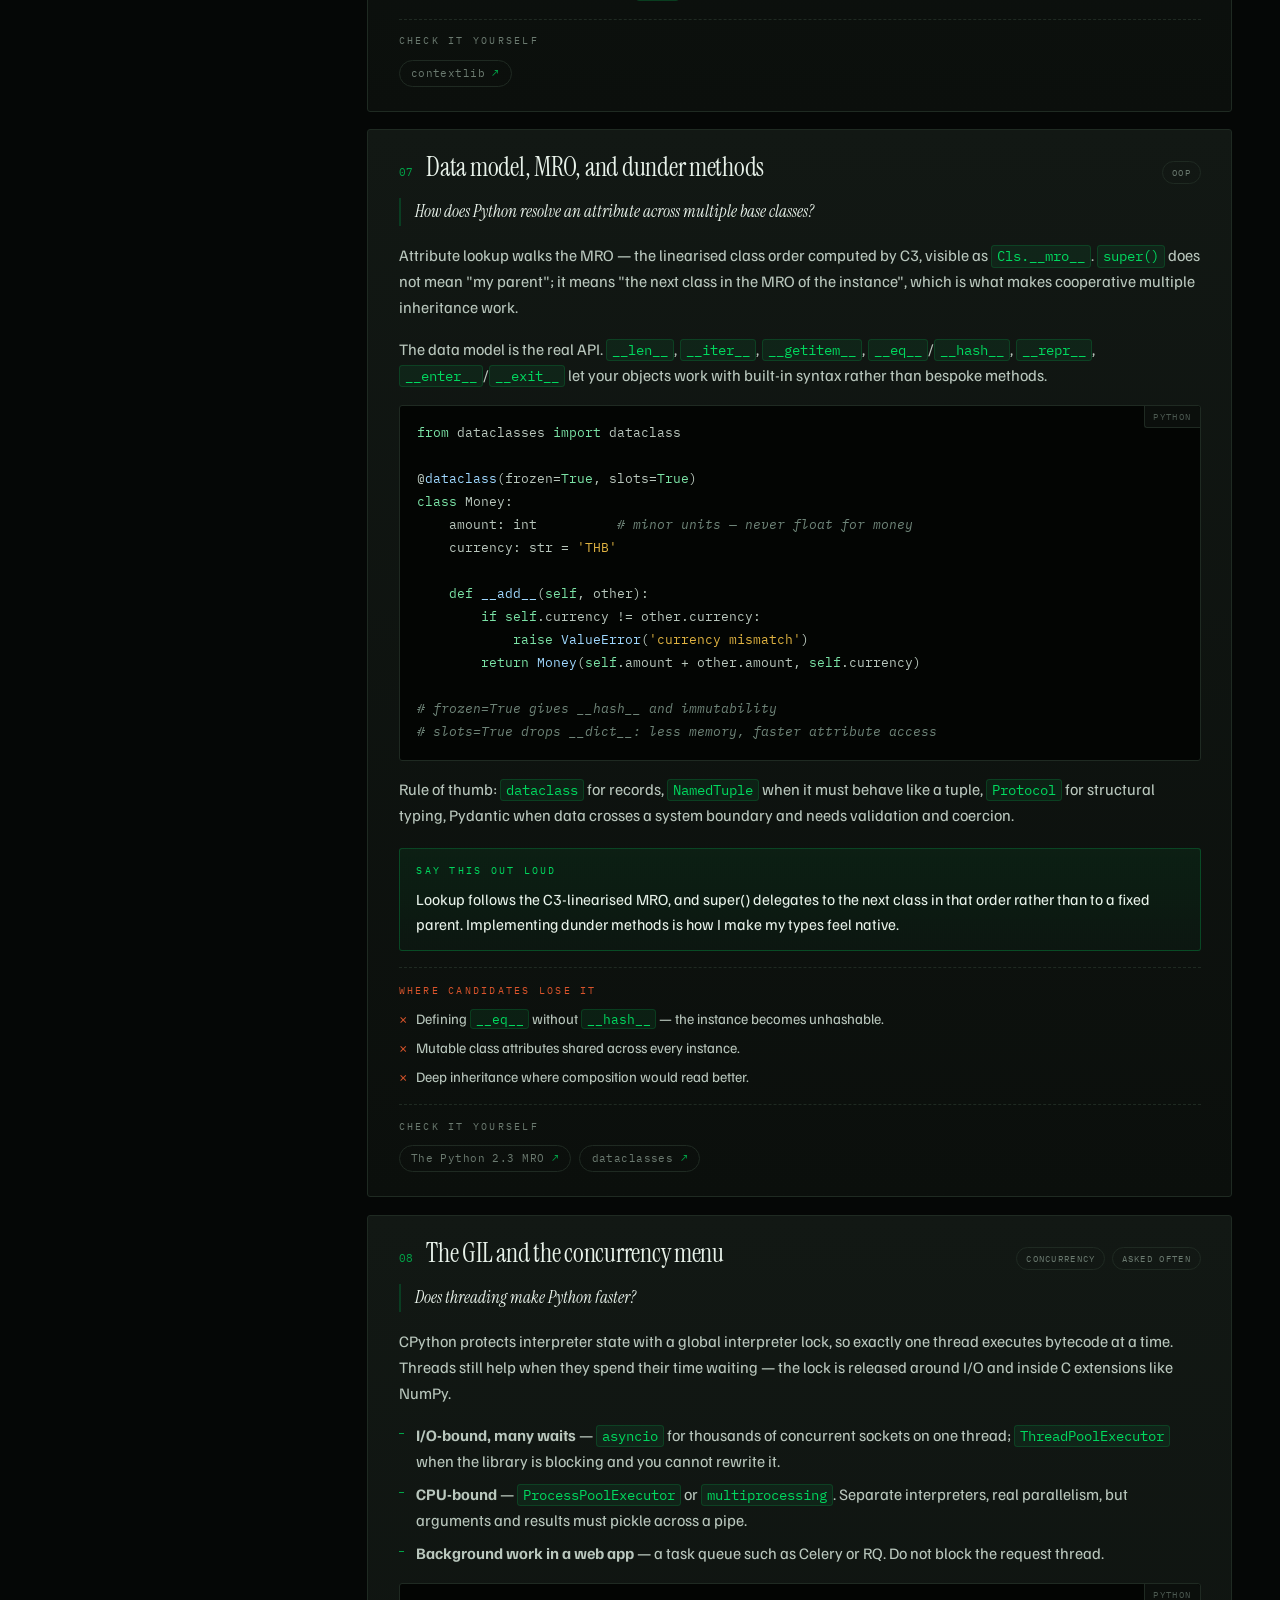
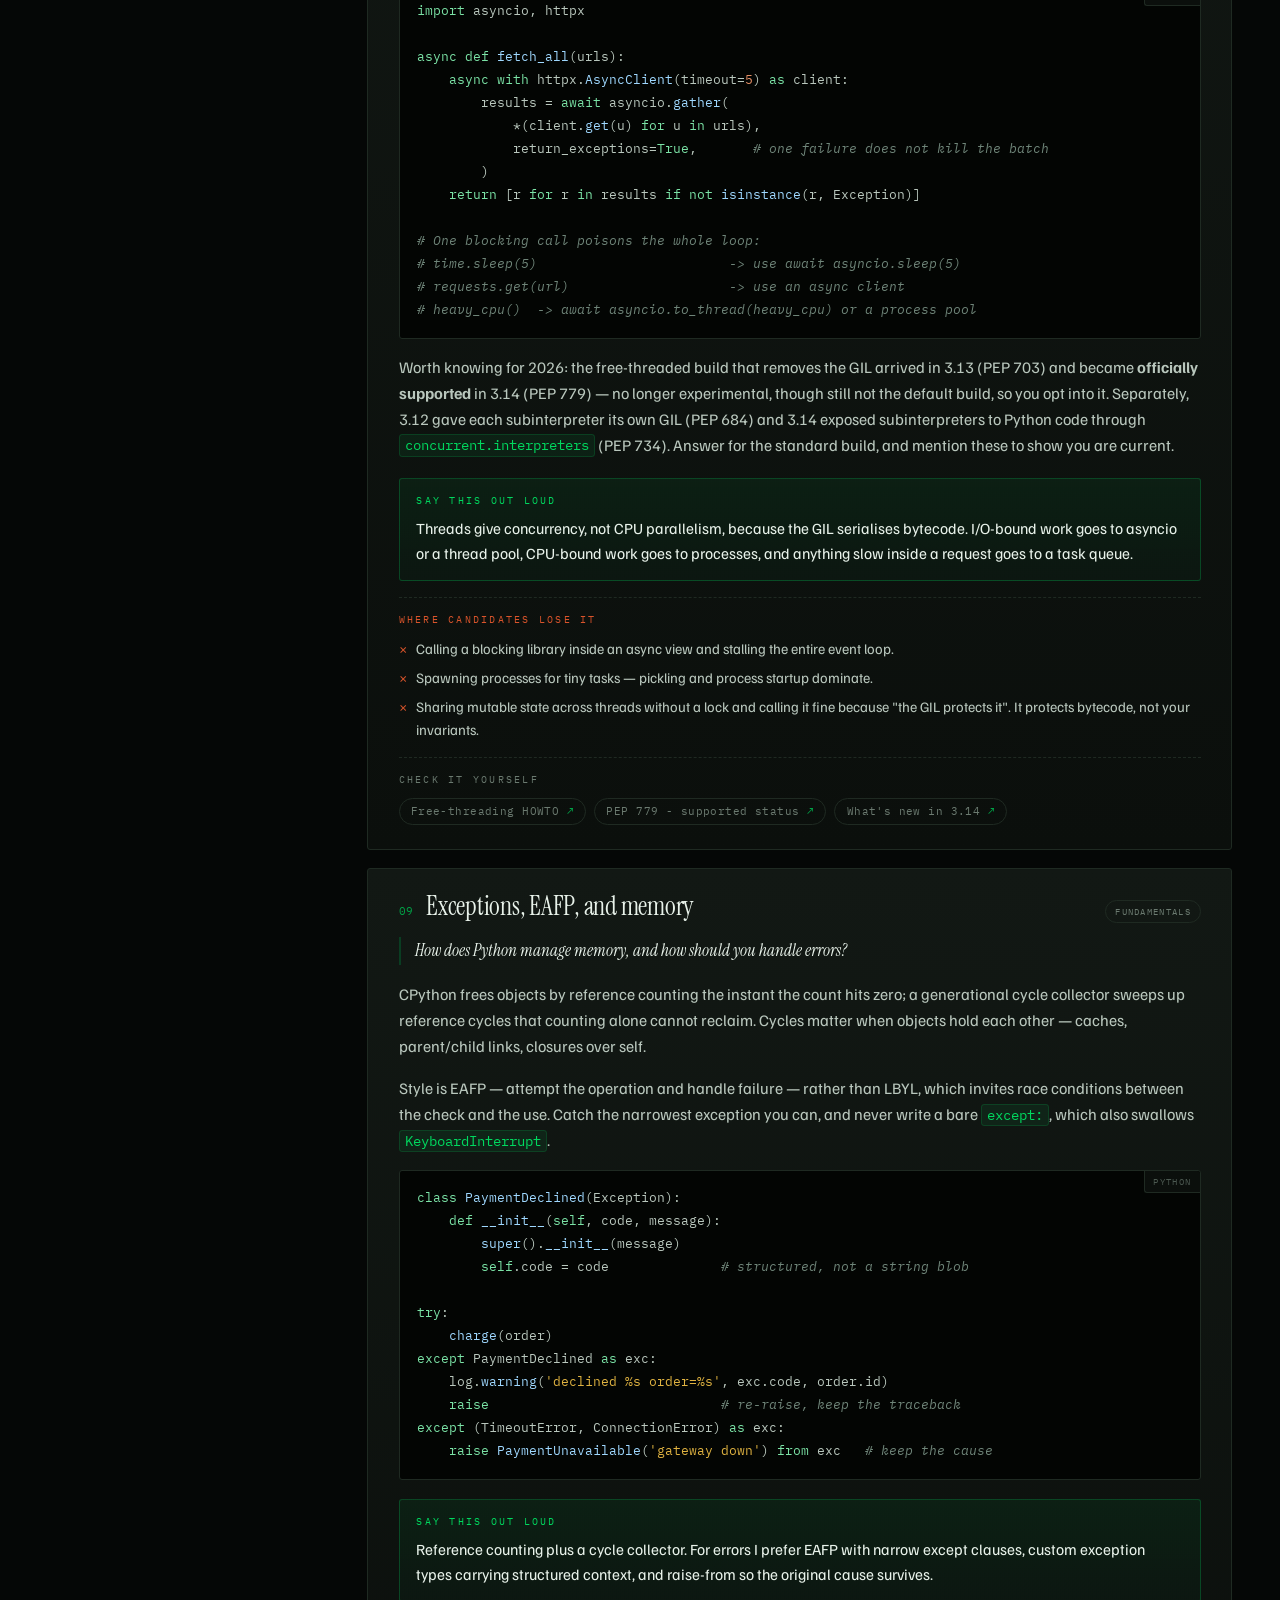
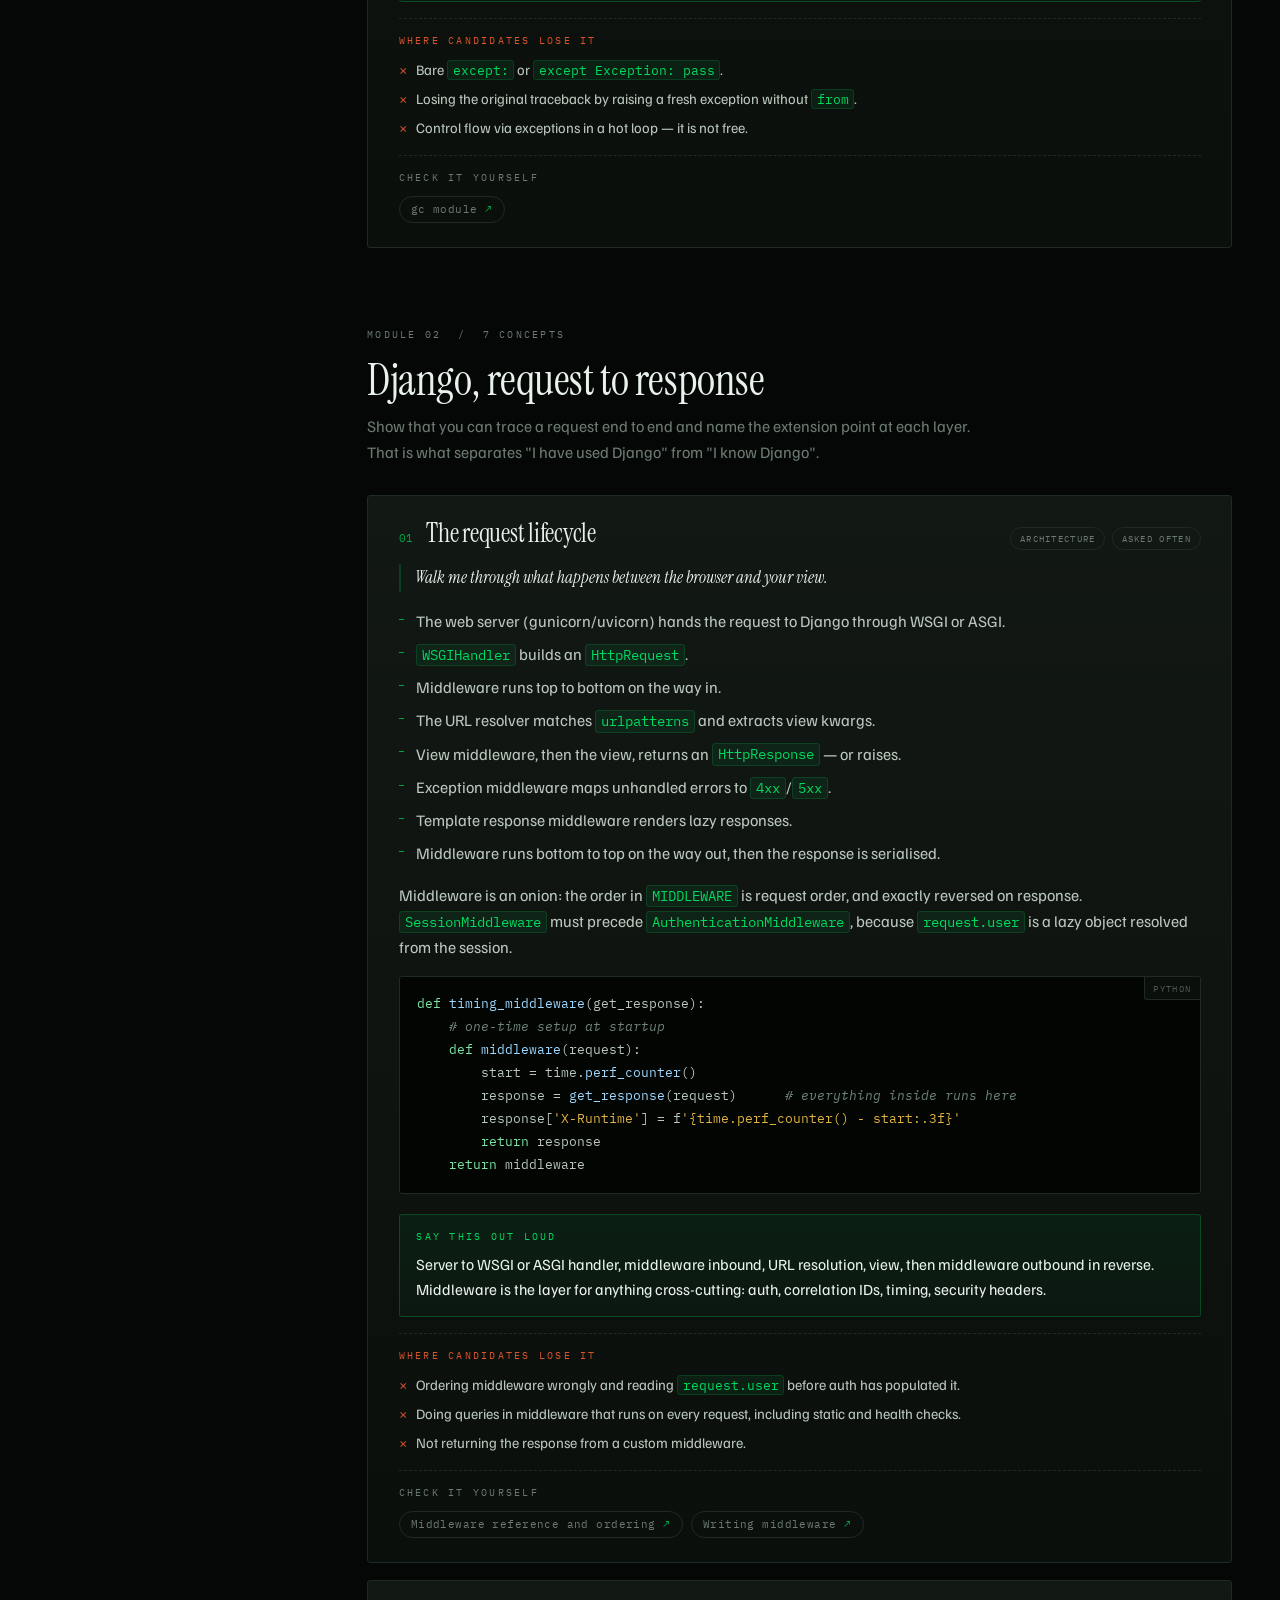
==== commit c3a18cd4: "feat: add a senior front-end track from the 15-questions interview Fifteen concepts and 45 questions" ====
--- a/index.html
+++ b/index.html
@@ -25,10 +25,12 @@
       <span class="brand__meta">v1.0</span>
     </a>
 
-    <div class="seg" id="track-switch" role="tablist" aria-label="Track">
-      <button role="tab" data-value="backend" aria-selected="true">Backend</button>
-      <button role="tab" data-value="frontend" aria-selected="false">Frontend</button>
-    </div>
+    <a class="crosslink" href="backend-architecture.html">Backend architecture</a>
+    <a class="crosslink" href="openedx.html">Open edX</a>
+    <a class="crosslink" href="frontend-senior.html">Senior front-end</a>
+
+    <!-- filled from PREP.tracks -->
+    <div class="seg" id="track-switch" role="tablist" aria-label="Track"></div>
 
     <div class="seg" id="mode-switch" role="tablist" aria-label="Mode">
       <button role="tab" data-value="learn" aria-selected="true">Learn</button>
@@ -87,7 +89,10 @@
 
 </main>
 
-<script>window.PREP = { modules: [], quiz: [] };</script>
+<script>window.PREP = {
+  modules: [], quiz: [],
+  tracks: [{ v: 'backend', l: 'Backend' }, { v: 'frontend', l: 'Frontend' }]
+};</script>
 <script src="data/refs.js"></script>
 <script src="data/python.js"></script>
 <script src="data/django-core.js"></script>
--- a/assets/app.css
+++ b/assets/app.css
@@ -65,6 +65,32 @@
   letter-spacing: 0.2em;
   text-transform: uppercase;
   color: var(--ash-2);
+}
+
+/* links between the prep pages, sitting in the masthead */
+.crosslink {
+  font-family: var(--mono);
+  font-size: 0.62rem;
+  letter-spacing: 0.16em;
+  text-transform: uppercase;
+  color: var(--ash);
+  text-decoration: none;
+  padding: 0.5rem 0.8rem;
+  border: 1px solid var(--edge);
+  border-radius: var(--r);
+  white-space: nowrap;
+  transition: color 0.2s var(--ease), border-color 0.2s var(--ease);
+}
+
+.crosslink::before {
+  content: "\2192";
+  margin-right: 0.5rem;
+  color: var(--signal-d);
+}
+
+.crosslink:hover {
+  color: var(--signal);
+  border-color: var(--signal-d);
 }
 
 /* segmented control */
@@ -441,6 +467,25 @@
 
 .note .lbl { color: var(--amber); display: block; margin-bottom: 0.3rem; }
 
+/* the transfer — set in serif so it reads as an aside, not another callout */
+.bridge {
+  margin: 1.2rem 0 1rem;
+  padding: 0.1rem 0 0.1rem 1.05rem;
+  border-left: 2px solid var(--edge-lit);
+}
+
+.bridge .lbl { display: block; margin-bottom: 0.5rem; color: var(--signal-d); }
+
+.bridge p {
+  margin: 0 0 0.55rem;
+  font-family: var(--serif);
+  font-size: 1.04rem;
+  line-height: 1.5;
+  color: var(--pale);
+}
+
+.bridge p:last-child { margin-bottom: 0; }
+
 /* the "say this" answer block */
 .say {
   margin-top: 1.2rem;
@@ -481,6 +526,155 @@
   left: -1.05rem;
   color: var(--rust);
   font-family: var(--mono);
+}
+
+/* container accordion — collapsed by default so the card stays short */
+.ds { margin: 0 0 1rem; }
+
+.ds__bar {
+  display: flex;
+  align-items: center;
+  justify-content: space-between;
+  gap: 1rem;
+  flex-wrap: wrap;
+  padding-bottom: 0.6rem;
+  margin-bottom: 0.5rem;
+  border-bottom: 1px solid var(--edge);
+}
+
+.ds__all {
+  appearance: none;
+  background: transparent;
+  border: 1px solid var(--edge);
+  border-radius: 99px;
+  color: var(--ash);
+  font-family: var(--mono);
+  font-size: 0.62rem;
+  letter-spacing: 0.16em;
+  text-transform: uppercase;
+  padding: 0.26rem 0.75rem;
+  cursor: pointer;
+  transition: color 0.18s var(--ease), border-color 0.18s var(--ease);
+}
+
+.ds__all:hover { color: var(--signal); border-color: var(--signal); }
+
+.ds__item {
+  border: 1px solid var(--edge);
+  border-radius: var(--r);
+  background: var(--ink-2);
+  margin-bottom: 0.4rem;
+  overflow: hidden;
+}
+
+.ds__item[open] { border-color: var(--edge-lit); background: var(--ink); }
+
+.ds__item summary {
+  display: flex;
+  align-items: baseline;
+  gap: 0.7rem;
+  flex-wrap: wrap;
+  padding: 0.7rem 0.9rem;
+  cursor: pointer;
+  list-style: none;
+  transition: background 0.18s var(--ease);
+}
+
+.ds__item summary::-webkit-details-marker { display: none; }
+
+.ds__item summary::before {
+  content: "+";
+  font-family: var(--mono);
+  font-size: 0.85rem;
+  color: var(--signal-d);
+  width: 0.9em;
+  flex-shrink: 0;
+}
+
+.ds__item[open] summary::before { content: "\2212"; color: var(--signal); }
+
+.ds__item summary:hover { background: var(--ink-3); }
+
+.ds__item summary > code {
+  font-size: 0.86rem;
+  white-space: nowrap;
+}
+
+.ds__kind {
+  font-size: 0.85rem;
+  color: var(--ash);
+}
+
+.ds__costs {
+  display: flex;
+  gap: 0.35rem;
+  flex-wrap: wrap;
+  margin-left: auto;
+}
+
+.cost {
+  font-family: var(--mono);
+  font-size: 0.58rem;
+  letter-spacing: 0.04em;
+  color: var(--ash);
+  border: 1px solid var(--edge);
+  border-radius: 2px;
+  padding: 0.1rem 0.4rem;
+  white-space: nowrap;
+}
+
+.cost b { color: var(--signal); font-weight: 400; }
+
+.ds__body {
+  padding: 0.3rem 0.9rem 1rem 2.5rem;
+  animation: rise 0.32s var(--ease) forwards;
+}
+
+.ds__viz {
+  margin: 0 0 0.9rem;
+  padding: 0.9rem 1rem;
+  background: #030503;
+  border: 1px solid var(--edge);
+  border-left: 2px solid var(--signal-d);
+  border-radius: 0 var(--r) var(--r) 0;
+  font-size: 0.72rem;
+  line-height: 1.5;
+  color: var(--pale-2);
+  overflow-x: auto;
+}
+
+.ds__use .lbl,
+.ds__not .lbl { display: block; margin-bottom: 0.4rem; color: var(--signal-d); }
+
+.ds__use ul { margin: 0 0 0.9rem; padding-left: 1.1rem; list-style: none; }
+
+.ds__use li {
+  position: relative;
+  font-size: 0.92rem;
+  margin-bottom: 0.3rem;
+}
+
+.ds__use li::before {
+  content: "";
+  position: absolute;
+  left: -1.05rem;
+  top: 0.62em;
+  width: 5px;
+  height: 1px;
+  background: var(--signal-d);
+}
+
+.ds__not {
+  margin: 0;
+  font-size: 0.9rem;
+  color: var(--ash);
+}
+
+.ds__not .lbl { color: var(--rust); }
+
+@media (max-width: 640px) {
+  .ds__costs { margin-left: 0; width: 100%; }
+  .ds__body { padding-left: 1rem; }
 }
 
 /* sources — every card cites where the claim can be checked */
